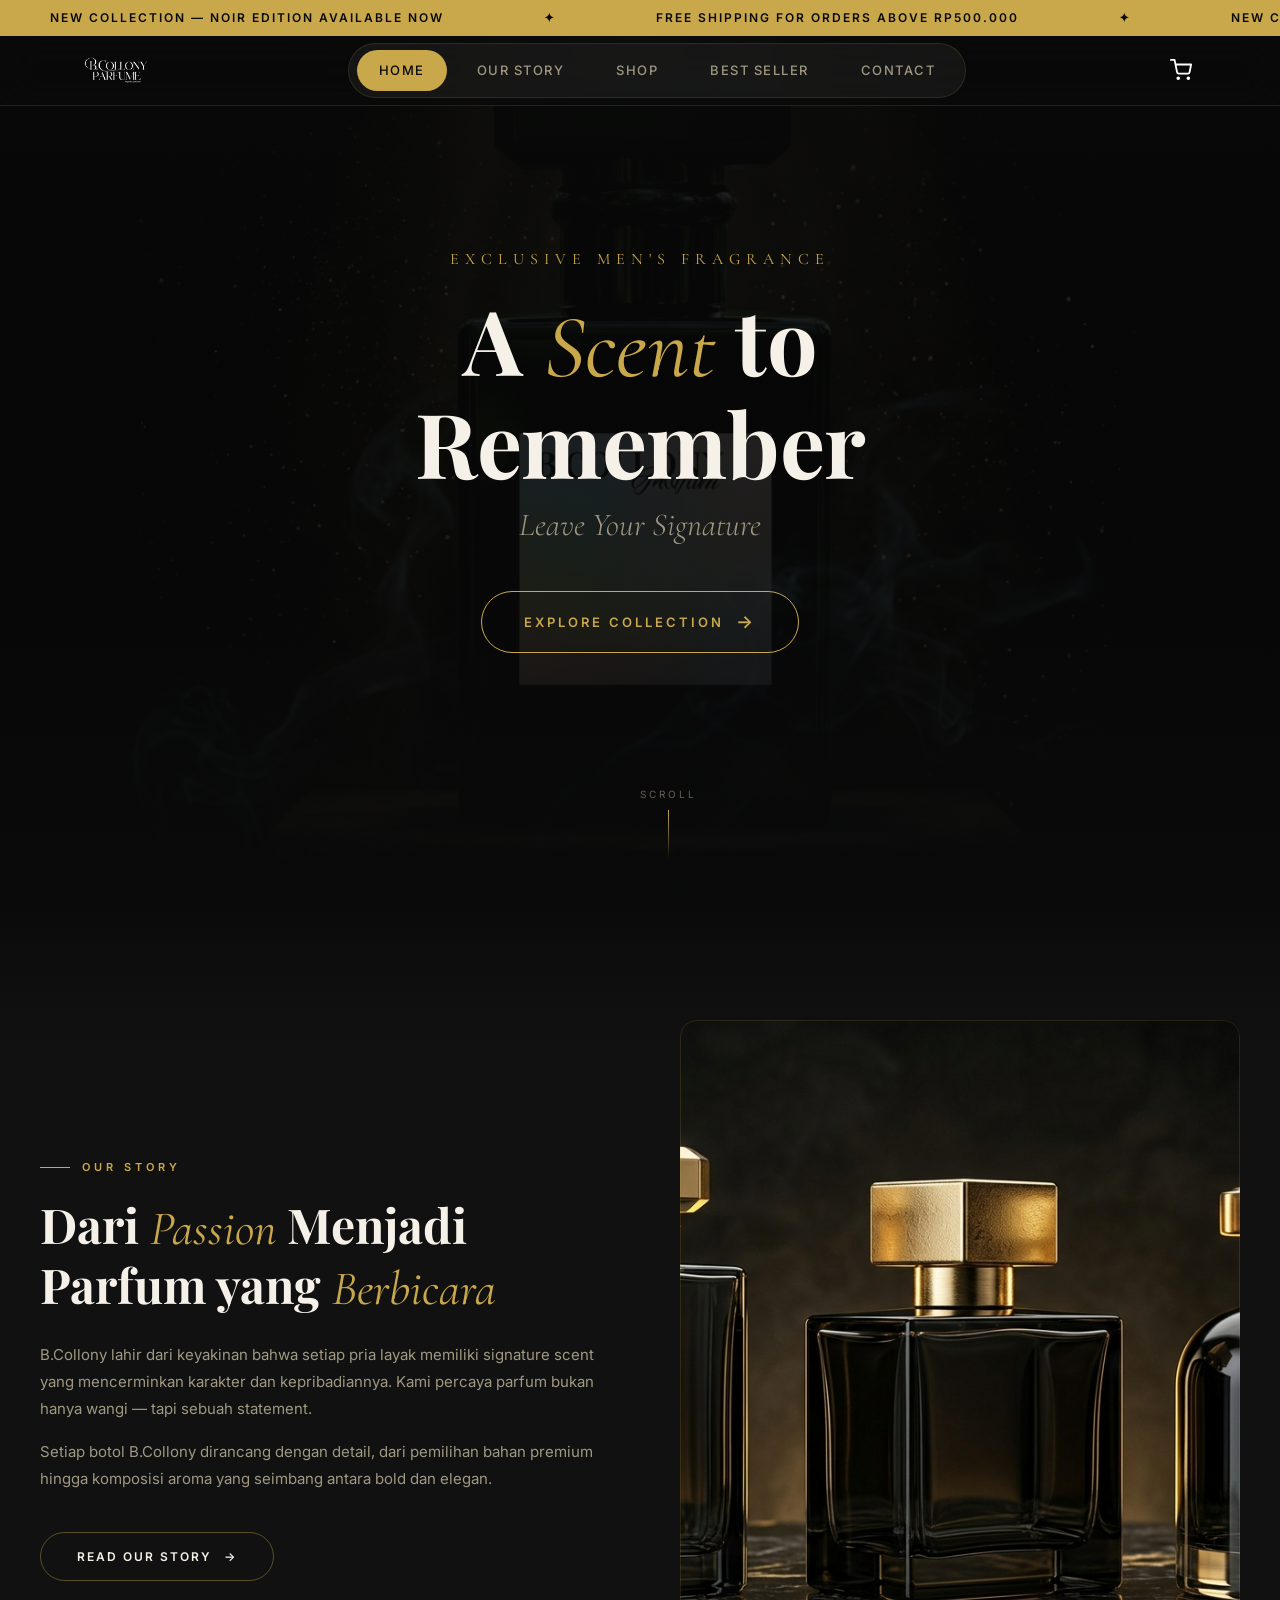
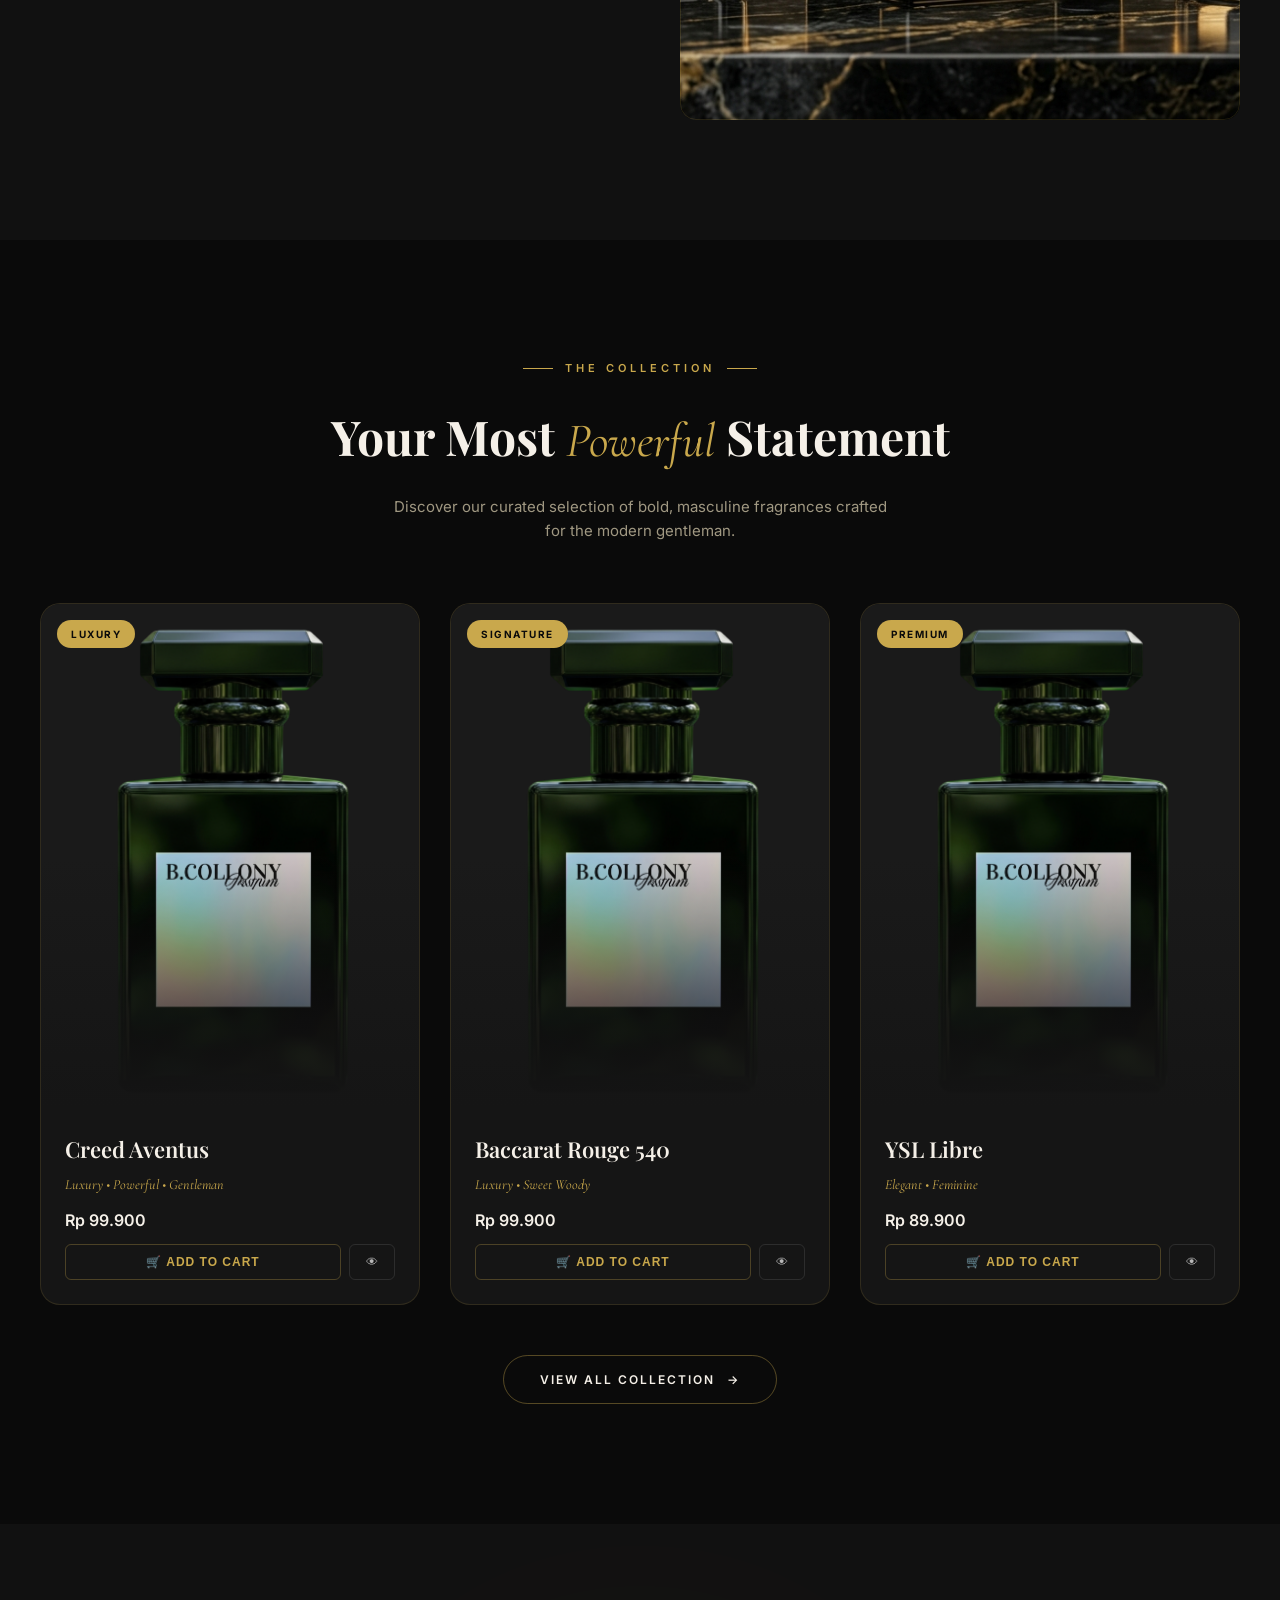
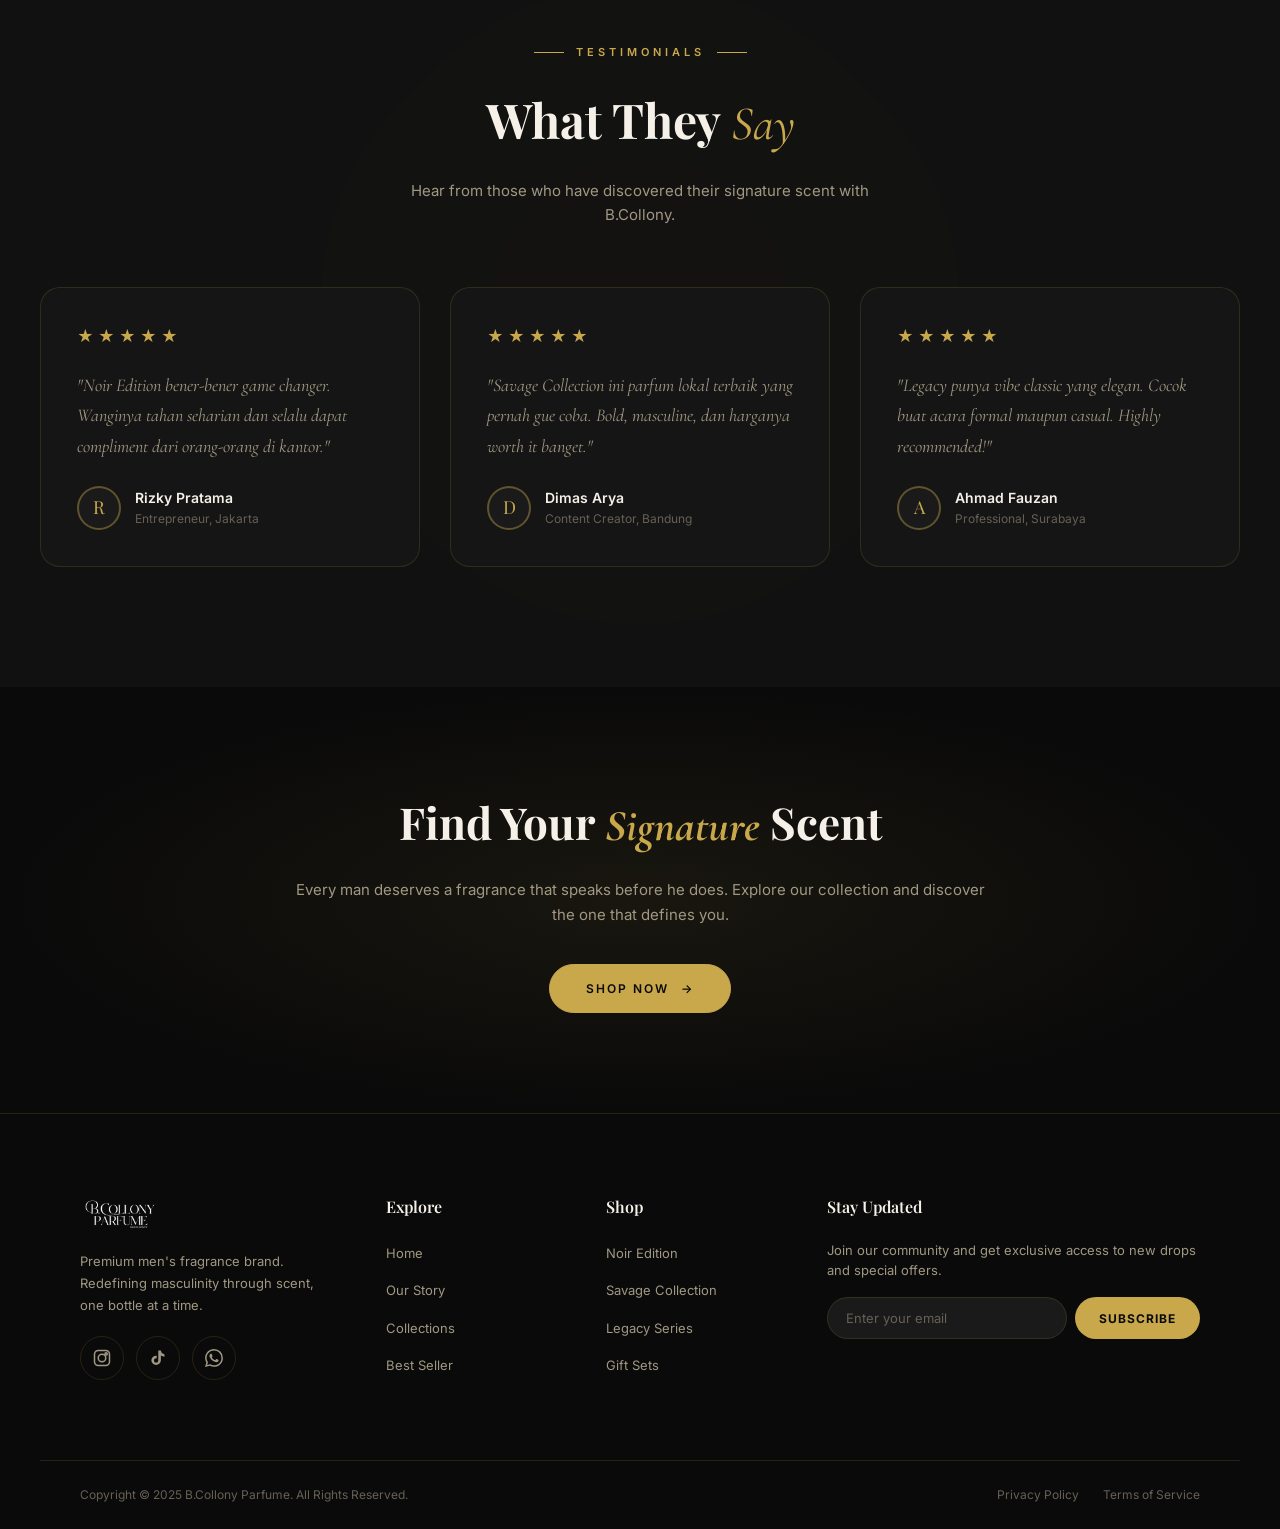
==== index.html @ b2c85504 "Add website files" ====
<!DOCTYPE html>
<html lang="id">

<head>
  <meta charset="UTF-8">
  <meta name="viewport" content="width=device-width, initial-scale=1.0">
  <meta name="description"
    content="B.Collony Parfume — Redefine Your Signature. Premium men's fragrance collection with bold, dark, and luxurious scents.">
  <title>B.Collony Parfume — Redefine Your Signature</title>
  <link rel="stylesheet" href="style.css">
  <link rel="icon" type="image/svg+xml"
    href="data:image/svg+xml,%3Csvg xmlns='http://www.w3.org/2000/svg' viewBox='0 0 100 100'%3E%3Ctext y='.9em' font-size='90'%3E🖤%3C/text%3E%3C/svg%3E">
</head>

<body>

  <div class="mobile-overlay" id="mobileOverlay"></div>

  <!-- Marquee Banner -->
  <div class="marquee-banner">
    <div class="marquee-track">
      <span>New Collection — Noir Edition Available Now</span><span>✦</span>
      <span>Free Shipping For Orders Above Rp500.000</span><span>✦</span>
      <span>New Collection — Noir Edition Available Now</span><span>✦</span>
      <span>Free Shipping For Orders Above Rp500.000</span><span>✦</span>
      <span>New Collection — Noir Edition Available Now</span><span>✦</span>
      <span>Free Shipping For Orders Above Rp500.000</span><span>✦</span>
      <span>New Collection — Noir Edition Available Now</span><span>✦</span>
      <span>Free Shipping For Orders Above Rp500.000</span><span>✦</span>
    </div>
  </div>

  <!-- Navigation -->
  <nav class="navbar" id="navbar">
    <div class="nav-container">
      <a href="index.html" class="nav-logo"><img src="assets/images/logo.png" alt="B.Collony Parfume"></a>
      <div class="nav-menu" id="navMenu">
        <a href="index.html" class="nav-link active">Home</a>
        <a href="story.html" class="nav-link">Our Story</a>
        <a href="shop.html" class="nav-link">Shop</a>
        <a href="bestseller.html" class="nav-link">Best Seller</a>
        <a href="contact.html" class="nav-link">Contact</a>
      </div>
      <div class="cart-icon" aria-label="Shopping Cart">
        <svg viewBox="0 0 24 24" fill="none" stroke="currentColor" stroke-width="2" stroke-linecap="round"
          stroke-linejoin="round">
          <circle cx="9" cy="21" r="1" />
          <circle cx="20" cy="21" r="1" />
          <path d="M1 1h4l2.68 13.39a2 2 0 0 0 2 1.61h9.72a2 2 0 0 0 2-1.61L23 6H6" />
        </svg>
        <span class="cart-badge">0</span>
      </div>
      <div class="nav-hamburger" id="navHamburger">
        <span></span><span></span><span></span>
      </div>
    </div>
  </nav>

  <!-- HERO SECTION -->
  <section class="hero-section">
    <div class="hero-bg" data-parallax="0.3">
      <img src="assets/images/hero-bg.jpg" alt="B.Collony Parfume" loading="eager">
    </div>
    <div class="hero-overlay"></div>
    <div class="hero-particles">
      <div class="particle"></div>
      <div class="particle"></div>
      <div class="particle"></div>
      <div class="particle"></div>
      <div class="particle"></div>
      <div class="particle"></div>
      <div class="particle"></div>
      <div class="particle"></div>
    </div>
    <div class="hero-content">
      <p class="hero-subtitle-top">Exclusive Men's Fragrance</p>
      <h1 class="hero-title">A <span class="accent">Scent</span> to<br>Remember</h1>
      <p class="hero-tagline">Leave Your Signature</p>
      <a href="shop.html" class="hero-cta">Explore Collection <span class="arrow">→</span></a>
    </div>
    <div class="scroll-indicator">
      <span>Scroll</span>
      <div class="scroll-line"></div>
    </div>
  </section>

  <!-- ABOUT PREVIEW -->
  <section class="home-about">
    <div class="home-about-inner">
      <div class="home-about-text" data-animate="slide-left">
        <div class="section-label">Our Story</div>
        <h2>Dari <span class="italic">Passion</span> Menjadi Parfum yang <span class="italic">Berbicara</span></h2>
        <p>B.Collony lahir dari keyakinan bahwa setiap pria layak memiliki signature scent yang mencerminkan karakter
          dan kepribadiannya. Kami percaya parfum bukan hanya wangi — tapi sebuah statement.</p>
        <p>Setiap botol B.Collony dirancang dengan detail, dari pemilihan bahan premium hingga komposisi aroma yang
          seimbang antara bold dan elegan.</p>
        <a href="story.html" class="cta-button" style="margin-top: 24px;">Read Our Story <span
            class="arrow">→</span></a>
      </div>
      <div class="home-about-image" data-animate="slide-right" data-tilt>
        <img src="assets/images/collection.jpg" alt="B.Collony Collection" loading="lazy">
      </div>
    </div>
  </section>

  <!-- FEATURED PRODUCTS -->
  <section class="home-products">
    <div class="home-products-inner">
      <div class="section-header" data-animate="fade-up">
        <div class="section-label centered">The Collection</div>
        <h2>Your Most <span class="accent">Powerful</span> Statement</h2>
        <p>Discover our curated selection of bold, masculine fragrances crafted for the modern gentleman.</p>
      </div>
      <div class="products-grid">
        <!-- 1. Creed Aventus -->
        <div class="product-card" data-tilt data-animate="fade-up" data-delay="0" data-product-id="creed-aventus">
          <div class="product-card-hover-overlay"></div>
          <div class="product-card-image">
            <img src="assets/images/bottle.png" alt="Creed Aventus" loading="lazy">
            <span class="product-card-badge">Luxury</span>
          </div>
          <div class="product-card-info">
            <h3 class="product-name">Creed Aventus</h3>
            <p class="product-type">Luxury • Powerful • Gentleman</p>
            <p class="product-price">Rp 99.900</p>
            <div class="product-card-actions">
              <button class="add-to-cart-btn" data-product-id="creed-aventus">🛒 Add to Cart</button>
              <button class="view-detail-btn">👁</button>
            </div>
          </div>
        </div>

        <!-- 2. Baccarat Rouge 540 -->
        <div class="product-card" data-tilt data-animate="fade-up" data-delay="150"
          data-product-id="baccarat-rouge-540">
          <div class="product-card-hover-overlay"></div>
          <div class="product-card-image">
            <img src="assets/images/bottle.png" alt="Baccarat Rouge 540" loading="lazy">
            <span class="product-card-badge">Signature</span>
          </div>
          <div class="product-card-info">
            <h3 class="product-name">Baccarat Rouge 540</h3>
            <p class="product-type">Luxury • Sweet Woody</p>
            <p class="product-price">Rp 99.900</p>
            <div class="product-card-actions">
              <button class="add-to-cart-btn" data-product-id="baccarat-rouge-540">🛒 Add to Cart</button>
              <button class="view-detail-btn">👁</button>
            </div>
          </div>
        </div>

        <!-- 3. YSL Libre -->
        <div class="product-card" data-tilt data-animate="fade-up" data-delay="300" data-product-id="ysl-libre">
          <div class="product-card-hover-overlay"></div>
          <div class="product-card-image">
            <img src="assets/images/bottle.png" alt="YSL Libre" loading="lazy">
            <span class="product-card-badge">Premium</span>
          </div>
          <div class="product-card-info">
            <h3 class="product-name">YSL Libre</h3>
            <p class="product-type">Elegant • Feminine</p>
            <p class="product-price">Rp 89.900</p>
            <div class="product-card-actions">
              <button class="add-to-cart-btn" data-product-id="ysl-libre">🛒 Add to Cart</button>
              <button class="view-detail-btn">👁</button>
            </div>
          </div>
        </div>
      </div>
      <div style="text-align:center; margin-top:50px;" data-animate="fade-up" data-delay="400">
        <a href="shop.html" class="cta-button">View All Collection <span class="arrow">→</span></a>
      </div>
    </div>
  </section>

  <!-- TESTIMONIALS -->
  <section class="home-testimonials">
    <div class="testimonials-inner">
      <div class="section-header" data-animate="fade-up">
        <div class="section-label centered">Testimonials</div>
        <h2>What They <span class="accent">Say</span></h2>
        <p>Hear from those who have discovered their signature scent with B.Collony.</p>
      </div>
      <div class="testimonials-grid">
        <div class="testimonial-card" data-animate="fade-up" data-delay="0">
          <div class="testimonial-stars">★★★★★</div>
          <p class="testimonial-text">"Noir Edition bener-bener game changer. Wanginya tahan seharian dan selalu dapat
            compliment dari orang-orang di kantor."</p>
          <div class="testimonial-author">
            <div class="testimonial-avatar">R</div>
            <div>
              <div class="testimonial-author-name">Rizky Pratama</div>
              <div class="testimonial-author-title">Entrepreneur, Jakarta</div>
            </div>
          </div>
        </div>
        <div class="testimonial-card" data-animate="fade-up" data-delay="150">
          <div class="testimonial-stars">★★★★★</div>
          <p class="testimonial-text">"Savage Collection ini parfum lokal terbaik yang pernah gue coba. Bold, masculine,
            dan harganya worth it banget."</p>
          <div class="testimonial-author">
            <div class="testimonial-avatar">D</div>
            <div>
              <div class="testimonial-author-name">Dimas Arya</div>
              <div class="testimonial-author-title">Content Creator, Bandung</div>
            </div>
          </div>
        </div>
        <div class="testimonial-card" data-animate="fade-up" data-delay="300">
          <div class="testimonial-stars">★★★★★</div>
          <p class="testimonial-text">"Legacy punya vibe classic yang elegan. Cocok buat acara formal maupun casual.
            Highly recommended!"</p>
          <div class="testimonial-author">
            <div class="testimonial-avatar">A</div>
            <div>
              <div class="testimonial-author-name">Ahmad Fauzan</div>
              <div class="testimonial-author-title">Professional, Surabaya</div>
            </div>
          </div>
        </div>
      </div>
    </div>
  </section>

  <!-- CTA BANNER -->
  <section class="home-cta-banner">
    <div class="cta-banner-inner" data-animate="fade-up">
      <h2>Find Your <span class="accent">Signature</span> Scent</h2>
      <p>Every man deserves a fragrance that speaks before he does. Explore our collection and discover the one that
        defines you.</p>
      <a href="shop.html" class="cta-button filled">Shop Now <span class="arrow">→</span></a>
    </div>
  </section>

  <!-- FOOTER -->
  <footer class="site-footer">
    <div class="footer-main">
      <div class="footer-brand">
        <div class="footer-logo"><img src="assets/images/logo.png" alt="B.Collony Parfume"></div>
        <p class="footer-brand-desc">Premium men's fragrance brand. Redefining masculinity through scent, one bottle at
          a time.</p>
        <div class="footer-socials">
          <a href="#" class="social-icon" aria-label="Instagram"><svg width="18" height="18" viewBox="0 0 24 24"
              fill="none" stroke="currentColor" stroke-width="2" stroke-linecap="round" stroke-linejoin="round">
              <rect x="2" y="2" width="20" height="20" rx="5" ry="5"></rect>
              <circle cx="12" cy="12" r="5"></circle>
              <circle cx="17.5" cy="6.5" r="1.5"></circle>
            </svg></a>
          <a href="#" class="social-icon" aria-label="TikTok"><svg width="18" height="18" viewBox="0 0 24 24"
              fill="currentColor">
              <path
                d="M19.59 6.69a4.83 4.83 0 0 1-3.77-4.25V2h-3.45v13.67a2.89 2.89 0 0 1-2.88 2.5 2.89 2.89 0 0 1-2.89-2.89 2.89 2.89 0 0 1 2.89-2.89c.28 0 .54.04.79.1v-3.5a6.37 6.37 0 0 0-.79-.05A6.34 6.34 0 0 0 3.15 15a6.34 6.34 0 0 0 6.34 6.34 6.34 6.34 0 0 0 6.34-6.34V8.73a8.19 8.19 0 0 0 4.76 1.52v-3.4a4.85 4.85 0 0 1-1-.16z" />
            </svg></a>
          <a href="#" class="social-icon" aria-label="WhatsApp"><svg width="18" height="18" viewBox="0 0 24 24"
              fill="currentColor">
              <path
                d="M17.472 14.382c-.297-.149-1.758-.867-2.03-.967-.273-.099-.471-.148-.67.15-.197.297-.767.966-.94 1.164-.173.199-.347.223-.644.075-.297-.15-1.255-.463-2.39-1.475-.883-.788-1.48-1.761-1.653-2.059-.173-.297-.018-.458.13-.606.134-.133.298-.347.446-.52.149-.174.198-.298.298-.497.099-.198.05-.371-.025-.52-.075-.149-.669-1.612-.916-2.207-.242-.579-.487-.5-.669-.51-.173-.008-.371-.01-.57-.01-.198 0-.52.074-.792.372-.272.297-1.04 1.016-1.04 2.479 0 1.462 1.065 2.875 1.213 3.074.149.198 2.096 3.2 5.077 4.487.709.306 1.262.489 1.694.625.712.227 1.36.195 1.871.118.571-.085 1.758-.719 2.006-1.413.248-.694.248-1.289.173-1.413-.074-.124-.272-.198-.57-.347m-5.421 7.403h-.004a9.87 9.87 0 01-5.031-1.378l-.361-.214-3.741.982.998-3.648-.235-.374a9.86 9.86 0 01-1.51-5.26c.001-5.45 4.436-9.884 9.888-9.884 2.64 0 5.122 1.03 6.988 2.898a9.825 9.825 0 012.893 6.994c-.003 5.45-4.437 9.884-9.885 9.884m8.413-18.297A11.815 11.815 0 0012.05 0C5.495 0 .16 5.335.157 11.892c0 2.096.547 4.142 1.588 5.945L.057 24l6.305-1.654a11.882 11.882 0 005.683 1.448h.005c6.554 0 11.89-5.335 11.893-11.893a11.821 11.821 0 00-3.48-8.413z" />
            </svg></a>
        </div>
      </div>
      <div class="footer-col">
        <h4 class="footer-col-title">Explore</h4>
        <ul class="footer-links">
          <li><a href="index.html">Home</a></li>
          <li><a href="story.html">Our Story</a></li>
          <li><a href="shop.html">Collections</a></li>
          <li><a href="bestseller.html">Best Seller</a></li>
        </ul>
      </div>
      <div class="footer-col">
        <h4 class="footer-col-title">Shop</h4>
        <ul class="footer-links">
          <li><a href="shop.html">Noir Edition</a></li>
          <li><a href="shop.html">Savage Collection</a></li>
          <li><a href="shop.html">Legacy Series</a></li>
          <li><a href="shop.html">Gift Sets</a></li>
        </ul>
      </div>
      <div class="footer-col">
        <h4 class="footer-col-title">Stay Updated</h4>
        <p class="newsletter-text">Join our community and get exclusive access to new drops and special offers.</p>
        <form class="newsletter-form" id="newsletterForm">
          <input type="email" class="newsletter-input" placeholder="Enter your email" required>
          <button type="submit" class="newsletter-btn">Subscribe</button>
        </form>
      </div>
    </div>
    <div class="footer-bottom">
      <p class="footer-copyright">Copyright © 2025 B.Collony Parfume. All Rights Reserved.</p>
      <div class="footer-bottom-links">
        <a href="#">Privacy Policy</a>
        <a href="#">Terms of Service</a>
      </div>
    </div>
  </footer>

  <script src="products.js"></script>
  <script src="script.js"></script>
</body>

</html>
---- style.css ----
/* ============================================
   B.COLLONY PARFUME — Dark Luxury Design System
   Multi-Page Application Styles
   ============================================ */

/* === Google Fonts Import === */
@import url('https://fonts.googleapis.com/css2?family=Playfair+Display:ital,wght@0,400;0,500;0,600;0,700;0,800;1,400;1,500;1,600;1,700&family=Cormorant+Garamond:ital,wght@0,300;0,400;0,500;0,600;1,300;1,400;1,500;1,600&family=Inter:wght@300;400;500;600&display=swap');

/* === CSS Custom Properties === */
:root {
  --bg-primary: #0a0a0a;
  --bg-secondary: #111111;
  --bg-tertiary: #1a1a1a;
  --bg-card: #151515;
  --bg-card-hover: #1e1e1e;

  --gold-primary: #c9a84c;
  --gold-light: #e8d5a3;
  --gold-dark: #8b6914;
  --gold-glow: rgba(201, 168, 76, 0.3);
  --gold-subtle: rgba(201, 168, 76, 0.08);

  --text-primary: #f5f0e8;
  --text-secondary: #a09882;
  --text-muted: #666055;
  --text-dark: #0a0a0a;

  --border-subtle: rgba(201, 168, 76, 0.15);
  --border-gold: rgba(201, 168, 76, 0.4);

  --font-heading: 'Playfair Display', Georgia, serif;
  --font-accent: 'Cormorant Garamond', Georgia, serif;
  --font-body: 'Inter', -apple-system, sans-serif;

  --container-width: 1200px;
  --nav-height: 70px;

  --transition-fast: 0.3s cubic-bezier(0.4, 0, 0.2, 1);
  --transition-smooth: 0.6s cubic-bezier(0.16, 1, 0.3, 1);
  --transition-slow: 1s cubic-bezier(0.16, 1, 0.3, 1);
}

/* === Reset & Base === */
*, *::before, *::after {
  margin: 0;
  padding: 0;
  box-sizing: border-box;
}

html {
  scroll-behavior: smooth;
  scrollbar-width: thin;
  scrollbar-color: var(--gold-primary) var(--bg-primary);
}

html::-webkit-scrollbar { width: 6px; }
html::-webkit-scrollbar-track { background: var(--bg-primary); }
html::-webkit-scrollbar-thumb { background: var(--gold-primary); border-radius: 3px; }

body {
  font-family: var(--font-body);
  background-color: var(--bg-primary);
  color: var(--text-primary);
  line-height: 1.6;
  overflow-x: hidden;
  -webkit-font-smoothing: antialiased;
  -moz-osx-font-smoothing: grayscale;
}

a { text-decoration: none; color: inherit; }
img { max-width: 100%; display: block; }
ul { list-style: none; }

/* === Page Transition === */
.page-transition-overlay {
  position: fixed;
  inset: 0;
  background: var(--bg-primary);
  z-index: 10000;
  pointer-events: none;
  opacity: 1;
  animation: pageReveal 0.8s cubic-bezier(0.16, 1, 0.3, 1) forwards;
}

@keyframes pageReveal {
  0% { opacity: 1; }
  100% { opacity: 0; }
}

body.page-leaving .page-transition-overlay {
  animation: pageLeave 0.4s ease forwards;
  pointer-events: all;
}

@keyframes pageLeave {
  0% { opacity: 0; }
  100% { opacity: 1; }
}

/* === Marquee Banner === */
.marquee-banner {
  position: fixed;
  top: 0;
  left: 0;
  width: 100%;
  height: 36px;
  background: var(--gold-primary);
  display: flex;
  align-items: center;
  overflow: hidden;
  z-index: 1001;
}

.marquee-track {
  display: flex;
  white-space: nowrap;
  animation: marqueeScroll 25s linear infinite;
}

.marquee-track span {
  font-family: var(--font-body);
  font-size: 12px;
  font-weight: 600;
  letter-spacing: 2px;
  text-transform: uppercase;
  color: var(--text-dark);
  padding: 0 50px;
}

@keyframes marqueeScroll {
  0% { transform: translateX(0); }
  100% { transform: translateX(-50%); }
}

/* === Navigation === */
.navbar {
  position: fixed;
  top: 36px;
  left: 0;
  width: 100%;
  height: var(--nav-height);
  z-index: 1000;
  transition: var(--transition-fast);
  display: flex;
  align-items: center;
  justify-content: center;
  background: rgba(10, 10, 10, 0.6);
  backdrop-filter: blur(20px);
  -webkit-backdrop-filter: blur(20px);
  border-bottom: 1px solid var(--border-subtle);
}

.navbar.scrolled {
  background: rgba(10, 10, 10, 0.92);
}

.nav-container {
  width: 100%;
  max-width: var(--container-width);
  padding: 0 40px;
  display: flex;
  align-items: center;
  justify-content: space-between;
}

.nav-logo {
  font-family: var(--font-heading);
  font-size: 22px;
  font-weight: 700;
  color: var(--gold-primary);
  letter-spacing: 3px;
  text-transform: uppercase;
  cursor: pointer;
  transition: var(--transition-fast);
}

.nav-logo:hover {
  color: var(--gold-light);
  text-shadow: 0 0 20px var(--gold-glow);
}

.nav-logo .logo-dot {
  color: var(--text-primary);
  font-size: 28px;
  line-height: 0;
}

.nav-menu {
  display: flex;
  align-items: center;
  gap: 8px;
  background: rgba(255, 255, 255, 0.05);
  border: 1px solid var(--border-subtle);
  border-radius: 40px;
  padding: 6px 8px;
}

.nav-link {
  font-family: var(--font-body);
  font-size: 13px;
  font-weight: 500;
  letter-spacing: 1.5px;
  text-transform: uppercase;
  color: var(--text-secondary);
  padding: 10px 22px;
  border-radius: 30px;
  transition: var(--transition-fast);
  cursor: pointer;
}

.nav-link:hover,
.nav-link.active {
  color: var(--text-dark);
  background: var(--gold-primary);
}

.nav-hamburger {
  display: none;
  flex-direction: column;
  gap: 5px;
  cursor: pointer;
  padding: 8px;
  z-index: 1002;
}

.nav-hamburger span {
  width: 28px;
  height: 2px;
  background: var(--gold-primary);
  transition: var(--transition-fast);
  border-radius: 2px;
}

.nav-hamburger.active span:nth-child(1) { transform: rotate(45deg) translate(5px, 5px); }
.nav-hamburger.active span:nth-child(2) { opacity: 0; }
.nav-hamburger.active span:nth-child(3) { transform: rotate(-45deg) translate(5px, -5px); }

/* === Shared Section Styles === */
.section-label {
  font-family: var(--font-body);
  font-size: 11px;
  font-weight: 600;
  letter-spacing: 4px;
  text-transform: uppercase;
  color: var(--gold-primary);
  margin-bottom: 20px;
  display: flex;
  align-items: center;
  gap: 12px;
}

.section-label::before {
  content: '';
  width: 30px;
  height: 1px;
  background: var(--gold-primary);
}

.section-label.centered {
  justify-content: center;
}

.section-label.centered::after {
  content: '';
  width: 30px;
  height: 1px;
  background: var(--gold-primary);
}

/* Animate-in classes */
[data-animate] {
  opacity: 0;
  transform: translateY(50px);
  transition: all 0.9s cubic-bezier(0.16, 1, 0.3, 1);
}

[data-animate="slide-left"] { transform: translateX(-60px); }
[data-animate="slide-right"] { transform: translateX(60px); }
[data-animate="fade-up"] { transform: translateY(50px); }
[data-animate="zoom-in"] { transform: scale(0.9); }

[data-animate].animate-in {
  opacity: 1;
  transform: translateY(0) translateX(0) scale(1);
}

/* CTA Button */
.cta-button {
  display: inline-flex;
  align-items: center;
  gap: 12px;
  padding: 14px 36px;
  border: 1.5px solid var(--border-gold);
  border-radius: 50px;
  font-family: var(--font-body);
  font-size: 12px;
  font-weight: 600;
  letter-spacing: 2px;
  text-transform: uppercase;
  color: var(--text-primary);
  background: transparent;
  cursor: pointer;
  transition: var(--transition-fast);
  position: relative;
  overflow: hidden;
}

.cta-button::before {
  content: '';
  position: absolute;
  inset: 0;
  background: var(--gold-primary);
  transform: scaleX(0);
  transform-origin: left;
  transition: transform 0.5s cubic-bezier(0.16, 1, 0.3, 1);
  z-index: -1;
}

.cta-button:hover::before { transform: scaleX(1); }

.cta-button:hover {
  color: var(--text-dark);
  border-color: var(--gold-primary);
  box-shadow: 0 0 25px var(--gold-glow);
}

.cta-button .arrow { transition: transform var(--transition-fast); }
.cta-button:hover .arrow { transform: translateX(5px); }

.cta-button.filled {
  background: var(--gold-primary);
  color: var(--text-dark);
  border-color: var(--gold-primary);
}

.cta-button.filled::before { background: var(--gold-light); }

.cta-button.filled:hover {
  color: var(--text-dark);
}

/* =============================================
   PAGE: HOME (index.html)
   ============================================= */

/* Hero */
.hero-section {
  position: relative;
  min-height: 100vh;
  display: flex;
  align-items: center;
  justify-content: center;
  overflow: hidden;
}

.hero-bg {
  position: absolute;
  inset: 0;
}

.hero-bg img {
  width: 100%;
  height: 100%;
  object-fit: cover;
  opacity: 0.4;
  filter: brightness(0.5) contrast(1.1);
}

.hero-overlay {
  position: absolute;
  inset: 0;
  background: linear-gradient(180deg,
    rgba(10,10,10,0.7) 0%, rgba(10,10,10,0.3) 40%,
    rgba(10,10,10,0.5) 70%, rgba(10,10,10,0.95) 100%);
  z-index: 1;
}

.hero-particles {
  position: absolute;
  inset: 0;
  z-index: 1;
  pointer-events: none;
}

.particle {
  position: absolute;
  width: 3px;
  height: 3px;
  background: var(--gold-primary);
  border-radius: 50%;
  opacity: 0;
  animation: particleFloat 8s ease-in-out infinite;
}

.particle:nth-child(1) { left: 10%; animation-delay: 0s; animation-duration: 7s; }
.particle:nth-child(2) { left: 25%; animation-delay: 1.5s; animation-duration: 9s; }
.particle:nth-child(3) { left: 40%; animation-delay: 3s; animation-duration: 6s; }
.particle:nth-child(4) { left: 55%; animation-delay: 0.8s; animation-duration: 8s; }
.particle:nth-child(5) { left: 70%; animation-delay: 2.2s; animation-duration: 10s; }
.particle:nth-child(6) { left: 85%; animation-delay: 4s; animation-duration: 7.5s; }
.particle:nth-child(7) { left: 15%; animation-delay: 1s; animation-duration: 9.5s; }
.particle:nth-child(8) { left: 60%; animation-delay: 3.5s; animation-duration: 6.5s; }

@keyframes particleFloat {
  0% { transform: translateY(100vh) scale(0); opacity: 0; }
  10% { opacity: 0.6; }
  90% { opacity: 0.2; }
  100% { transform: translateY(-20vh) scale(1); opacity: 0; }
}

.hero-content {
  position: relative;
  z-index: 2;
  text-align: center;
  padding: 0 40px;
  max-width: 900px;
}

.hero-subtitle-top {
  font-family: var(--font-accent);
  font-size: 16px;
  letter-spacing: 6px;
  text-transform: uppercase;
  color: var(--gold-primary);
  margin-bottom: 20px;
  opacity: 0;
  animation: fadeSlideUp 1s ease forwards 0.3s;
}

.hero-title {
  font-family: var(--font-heading);
  font-size: clamp(42px, 7vw, 90px);
  font-weight: 700;
  line-height: 1.05;
  margin-bottom: 10px;
  opacity: 0;
  animation: fadeSlideUp 1s ease forwards 0.6s;
}

.hero-title .accent {
  font-family: var(--font-accent);
  font-style: italic;
  font-weight: 400;
  color: var(--gold-primary);
}

.hero-tagline {
  font-family: var(--font-accent);
  font-size: clamp(20px, 3vw, 32px);
  font-weight: 300;
  font-style: italic;
  color: var(--text-secondary);
  margin-bottom: 40px;
  opacity: 0;
  animation: fadeSlideUp 1s ease forwards 0.9s;
}

.hero-cta {
  display: inline-flex;
  align-items: center;
  gap: 12px;
  padding: 16px 42px;
  border: 1.5px solid var(--gold-primary);
  border-radius: 50px;
  font-family: var(--font-body);
  font-size: 13px;
  font-weight: 600;
  letter-spacing: 3px;
  text-transform: uppercase;
  color: var(--gold-primary);
  background: transparent;
  cursor: pointer;
  transition: var(--transition-fast);
  opacity: 0;
  animation: fadeSlideUp 1s ease forwards 1.2s;
  position: relative;
  overflow: hidden;
}

.hero-cta::before {
  content: '';
  position: absolute;
  inset: 0;
  background: var(--gold-primary);
  transform: scaleX(0);
  transform-origin: left;
  transition: transform 0.5s cubic-bezier(0.16, 1, 0.3, 1);
  z-index: -1;
}

.hero-cta:hover::before { transform: scaleX(1); }
.hero-cta:hover { color: var(--text-dark); box-shadow: 0 0 30px var(--gold-glow); }
.hero-cta .arrow { font-size: 18px; transition: transform var(--transition-fast); }
.hero-cta:hover .arrow { transform: translateX(6px); }

.scroll-indicator {
  position: absolute;
  bottom: 40px;
  left: 50%;
  transform: translateX(-50%);
  z-index: 2;
  display: flex;
  flex-direction: column;
  align-items: center;
  gap: 8px;
  opacity: 0;
  animation: fadeSlideUp 1s ease forwards 1.5s;
}

.scroll-indicator span {
  font-size: 10px;
  letter-spacing: 3px;
  text-transform: uppercase;
  color: var(--text-muted);
}

.scroll-line {
  width: 1px;
  height: 50px;
  background: linear-gradient(to bottom, var(--gold-primary), transparent);
  animation: scrollPulse 2s ease-in-out infinite;
}

@keyframes scrollPulse {
  0%, 100% { opacity: 1; transform: scaleY(1); }
  50% { opacity: 0.3; transform: scaleY(0.6); }
}

@keyframes fadeSlideUp {
  from { opacity: 0; transform: translateY(30px); }
  to { opacity: 1; transform: translateY(0); }
}

/* Home: About Preview */
.home-about {
  padding: 120px 40px;
  background: var(--bg-secondary);
  position: relative;
}

.home-about::before {
  content: '';
  position: absolute;
  top: -1px;
  left: 0;
  width: 100%;
  height: 150px;
  background: linear-gradient(to bottom, var(--bg-primary), transparent);
}

.home-about-inner {
  max-width: var(--container-width);
  margin: 0 auto;
  display: grid;
  grid-template-columns: 1fr 1fr;
  gap: 80px;
  align-items: center;
}

.home-about-text h2 {
  font-family: var(--font-heading);
  font-size: clamp(32px, 4vw, 48px);
  font-weight: 700;
  line-height: 1.15;
  margin-bottom: 24px;
}

.home-about-text h2 .italic {
  font-family: var(--font-accent);
  font-style: italic;
  font-weight: 400;
  color: var(--gold-primary);
}

.home-about-text p {
  font-size: 15px;
  line-height: 1.8;
  color: var(--text-secondary);
  margin-bottom: 16px;
}

.home-about-image {
  position: relative;
  border-radius: 16px;
  overflow: hidden;
  aspect-ratio: 4/5;
}

.home-about-image img {
  width: 100%;
  height: 100%;
  object-fit: cover;
  transition: transform 0.8s cubic-bezier(0.16, 1, 0.3, 1);
}

.home-about-image:hover img { transform: scale(1.08); }

.home-about-image::after {
  content: '';
  position: absolute;
  inset: 0;
  border: 1px solid var(--border-subtle);
  border-radius: 16px;
  pointer-events: none;
}

/* Home: Featured Products Preview */
.home-products {
  padding: 120px 40px;
  background: var(--bg-primary);
}

.home-products-inner {
  max-width: var(--container-width);
  margin: 0 auto;
}

.section-header {
  text-align: center;
  margin-bottom: 60px;
}

.section-header h2 {
  font-family: var(--font-heading);
  font-size: clamp(32px, 4vw, 48px);
  font-weight: 700;
  margin-bottom: 16px;
}

.section-header h2 .accent {
  font-family: var(--font-accent);
  font-style: italic;
  font-weight: 400;
  color: var(--gold-primary);
}

.section-header p {
  font-size: 15px;
  color: var(--text-secondary);
  max-width: 500px;
  margin: 0 auto;
}

.products-grid {
  display: grid;
  grid-template-columns: repeat(3, 1fr);
  gap: 30px;
}

.product-card {
  position: relative;
  background: var(--bg-card);
  border: 1px solid var(--border-subtle);
  border-radius: 20px;
  overflow: hidden;
  cursor: pointer;
  transition: var(--transition-smooth);
}

.product-card:hover {
  transform: translateY(-10px) scale(1.02);
  border-color: var(--gold-primary);
  box-shadow: 0 20px 60px rgba(0,0,0,0.5), 0 0 40px var(--gold-glow);
}

.product-card-image {
  position: relative;
  aspect-ratio: 3/4;
  overflow: hidden;
  background: var(--bg-tertiary);
}

.product-card-image img {
  width: 100%;
  height: 100%;
  object-fit: cover;
  transition: transform 0.8s cubic-bezier(0.16, 1, 0.3, 1);
}

.product-card:hover .product-card-image img { transform: scale(1.15); }

.product-card-image::after {
  content: '';
  position: absolute;
  bottom: 0;
  left: 0;
  width: 100%;
  height: 50%;
  background: linear-gradient(to top, var(--bg-card), transparent);
  pointer-events: none;
}

.product-card-badge {
  position: absolute;
  top: 16px;
  left: 16px;
  padding: 6px 14px;
  background: var(--gold-primary);
  color: var(--text-dark);
  font-size: 10px;
  font-weight: 700;
  letter-spacing: 1.5px;
  text-transform: uppercase;
  border-radius: 20px;
  z-index: 2;
}

.product-card-info { padding: 24px; }

.product-name {
  font-family: var(--font-heading);
  font-size: 22px;
  font-weight: 600;
  margin-bottom: 6px;
}

.product-type {
  font-family: var(--font-accent);
  font-size: 14px;
  font-style: italic;
  color: var(--gold-primary);
  margin-bottom: 12px;
}

.product-price {
  font-size: 16px;
  font-weight: 600;
}

.product-price .old-price {
  font-size: 13px;
  color: var(--text-muted);
  text-decoration: line-through;
  margin-left: 8px;
  font-weight: 400;
}

.product-card-hover-overlay {
  position: absolute;
  inset: 0;
  background: rgba(201,168,76,0.1);
  opacity: 0;
  transition: var(--transition-fast);
  pointer-events: none;
}

.product-card:hover .product-card-hover-overlay { opacity: 1; }

/* Home: Testimonials */
.home-testimonials {
  padding: 120px 40px;
  background: var(--bg-secondary);
  position: relative;
  overflow: hidden;
}

.home-testimonials::before {
  content: '';
  position: absolute;
  width: 400px;
  height: 400px;
  background: var(--gold-primary);
  border-radius: 50%;
  filter: blur(200px);
  opacity: 0.04;
  top: 50%;
  left: 50%;
  transform: translate(-50%, -50%);
}

.testimonials-inner {
  max-width: var(--container-width);
  margin: 0 auto;
}

.testimonials-grid {
  display: grid;
  grid-template-columns: repeat(3, 1fr);
  gap: 30px;
  margin-top: 60px;
}

.testimonial-card {
  background: var(--bg-card);
  border: 1px solid var(--border-subtle);
  border-radius: 20px;
  padding: 36px;
  transition: var(--transition-fast);
  position: relative;
}

.testimonial-card:hover {
  border-color: var(--gold-primary);
  transform: translateY(-6px);
  box-shadow: 0 16px 40px rgba(0,0,0,0.3);
}

.testimonial-stars {
  color: var(--gold-primary);
  font-size: 16px;
  letter-spacing: 4px;
  margin-bottom: 20px;
}

.testimonial-text {
  font-family: var(--font-accent);
  font-size: 18px;
  font-style: italic;
  line-height: 1.7;
  color: var(--text-secondary);
  margin-bottom: 24px;
}

.testimonial-author {
  display: flex;
  align-items: center;
  gap: 14px;
}

.testimonial-avatar {
  width: 44px;
  height: 44px;
  border-radius: 50%;
  background: var(--bg-tertiary);
  border: 2px solid var(--border-gold);
  display: flex;
  align-items: center;
  justify-content: center;
  font-family: var(--font-heading);
  font-size: 18px;
  color: var(--gold-primary);
}

.testimonial-author-name {
  font-weight: 600;
  font-size: 14px;
}

.testimonial-author-title {
  font-size: 12px;
  color: var(--text-muted);
}

/* Home: CTA Banner */
.home-cta-banner {
  padding: 100px 40px;
  background: var(--bg-primary);
  text-align: center;
  position: relative;
  overflow: hidden;
}

.home-cta-banner::before {
  content: '';
  position: absolute;
  inset: 0;
  background: radial-gradient(ellipse at center, rgba(201,168,76,0.08) 0%, transparent 70%);
}

.cta-banner-inner {
  position: relative;
  z-index: 1;
  max-width: 700px;
  margin: 0 auto;
}

.cta-banner-inner h2 {
  font-family: var(--font-heading);
  font-size: clamp(28px, 4vw, 44px);
  font-weight: 700;
  margin-bottom: 16px;
}

.cta-banner-inner h2 .accent {
  font-family: var(--font-accent);
  font-style: italic;
  color: var(--gold-primary);
}

.cta-banner-inner p {
  font-size: 15px;
  color: var(--text-secondary);
  margin-bottom: 36px;
  line-height: 1.7;
}

/* =============================================
   PAGE: STORY (story.html)
   ============================================= */

.page-hero {
  position: relative;
  min-height: 50vh;
  display: flex;
  align-items: center;
  justify-content: center;
  text-align: center;
  padding: 140px 40px 80px;
  overflow: hidden;
}

.page-hero::before {
  content: '';
  position: absolute;
  inset: 0;
  background: radial-gradient(ellipse at center top, rgba(201,168,76,0.08) 0%, transparent 60%);
}

.page-hero-content {
  position: relative;
  z-index: 1;
  max-width: 700px;
}

.page-hero-content h1 {
  font-family: var(--font-heading);
  font-size: clamp(36px, 5vw, 64px);
  font-weight: 700;
  margin-bottom: 20px;
}

.page-hero-content h1 .accent {
  font-family: var(--font-accent);
  font-style: italic;
  color: var(--gold-primary);
}

.page-hero-content p {
  font-size: 16px;
  line-height: 1.8;
  color: var(--text-secondary);
  max-width: 560px;
  margin: 0 auto;
}

.page-hero-decor {
  position: absolute;
  width: 300px;
  height: 300px;
  border: 1px solid var(--border-subtle);
  border-radius: 50%;
  opacity: 0.2;
  animation: accentRotate 30s linear infinite;
}

.page-hero-decor:nth-child(2) { top: 10%; right: 5%; width: 150px; height: 150px; }
.page-hero-decor:nth-child(3) { bottom: 10%; left: 5%; width: 200px; height: 200px; animation-direction: reverse; }

@keyframes accentRotate {
  0% { transform: rotate(0deg); }
  100% { transform: rotate(360deg); }
}

/* Story: Content blocks */
.story-block {
  padding: 100px 40px;
}

.story-block:nth-child(odd) { background: var(--bg-secondary); }
.story-block:nth-child(even) { background: var(--bg-primary); }

.story-block-inner {
  max-width: var(--container-width);
  margin: 0 auto;
  display: grid;
  grid-template-columns: 1fr 1fr;
  gap: 80px;
  align-items: center;
}

.story-block-inner.reverse { direction: rtl; }
.story-block-inner.reverse > * { direction: ltr; }

.story-block-text h2 {
  font-family: var(--font-heading);
  font-size: clamp(28px, 3.5vw, 42px);
  font-weight: 700;
  line-height: 1.2;
  margin-bottom: 24px;
}

.story-block-text h2 .italic {
  font-family: var(--font-accent);
  font-style: italic;
  font-weight: 400;
  color: var(--gold-primary);
}

.story-block-text p {
  font-size: 15px;
  line-height: 1.85;
  color: var(--text-secondary);
  margin-bottom: 16px;
}

.story-quote {
  font-family: var(--font-accent);
  font-size: 20px;
  font-style: italic;
  color: var(--gold-light);
  padding-left: 24px;
  border-left: 2px solid var(--gold-primary);
  margin: 30px 0;
  line-height: 1.6;
}

.story-block-image {
  border-radius: 16px;
  overflow: hidden;
  position: relative;
  aspect-ratio: 4/5;
}

.story-block-image img {
  width: 100%;
  height: 100%;
  object-fit: cover;
  transition: transform 0.8s cubic-bezier(0.16, 1, 0.3, 1);
}

.story-block-image:hover img { transform: scale(1.08); }

/* Story: Values */
.values-section {
  padding: 120px 40px;
  background: var(--bg-primary);
}

.values-inner {
  max-width: var(--container-width);
  margin: 0 auto;
}

.values-grid {
  display: grid;
  grid-template-columns: repeat(3, 1fr);
  gap: 30px;
  margin-top: 60px;
}

.value-card {
  background: var(--bg-card);
  border: 1px solid var(--border-subtle);
  border-radius: 20px;
  padding: 40px 32px;
  text-align: center;
  transition: var(--transition-fast);
}

.value-card:hover {
  border-color: var(--gold-primary);
  transform: translateY(-8px);
  box-shadow: 0 20px 50px rgba(0,0,0,0.3);
}

.value-icon {
  font-size: 40px;
  margin-bottom: 20px;
}

.value-card h3 {
  font-family: var(--font-heading);
  font-size: 22px;
  font-weight: 600;
  margin-bottom: 12px;
}

.value-card p {
  font-size: 14px;
  line-height: 1.7;
  color: var(--text-secondary);
}

/* =============================================
   PAGE: SHOP (shop.html)
   ============================================= */

.shop-filters {
  display: flex;
  justify-content: center;
  gap: 12px;
  margin-bottom: 50px;
  flex-wrap: wrap;
  padding: 0 20px;
}

.filter-btn {
  padding: 10px 28px;
  border: 1px solid var(--border-subtle);
  border-radius: 30px;
  background: transparent;
  color: var(--text-secondary);
  font-family: var(--font-body);
  font-size: 13px;
  font-weight: 500;
  letter-spacing: 1px;
  cursor: pointer;
  transition: var(--transition-fast);
}

.filter-btn:hover,
.filter-btn.active {
  background: var(--gold-primary);
  color: var(--text-dark);
  border-color: var(--gold-primary);
}

.shop-content {
  padding: 60px 40px 120px;
  background: var(--bg-primary);
}

.shop-content-inner {
  max-width: var(--container-width);
  margin: 0 auto;
}

.products-grid-4 {
  display: grid;
  grid-template-columns: repeat(4, 1fr);
  gap: 24px;
}

.product-card-sm .product-card-info { padding: 18px; }
.product-card-sm .product-name { font-size: 18px; }
.product-card-sm .product-type { font-size: 13px; }

/* =============================================
   PAGE: BEST SELLER (bestseller.html)
   ============================================= */

.product-detail {
  padding: 140px 40px 100px;
  background: var(--bg-primary);
}

.product-detail-inner {
  max-width: var(--container-width);
  margin: 0 auto;
  display: grid;
  grid-template-columns: 1fr 1fr;
  gap: 80px;
  align-items: start;
}

.product-gallery {
  position: sticky;
  top: 130px;
}

.product-gallery-main {
  border-radius: 20px;
  overflow: hidden;
  aspect-ratio: 3/4;
  margin-bottom: 16px;
  position: relative;
}

.product-gallery-main img {
  width: 100%;
  height: 100%;
  object-fit: cover;
  transition: transform 0.8s cubic-bezier(0.16, 1, 0.3, 1);
}

.product-gallery-main:hover img { transform: scale(1.06); }

.product-gallery-thumbs {
  display: grid;
  grid-template-columns: repeat(3, 1fr);
  gap: 12px;
}

.product-thumb {
  border-radius: 12px;
  overflow: hidden;
  aspect-ratio: 1;
  border: 2px solid transparent;
  cursor: pointer;
  transition: var(--transition-fast);
  opacity: 0.6;
}

.product-thumb.active,
.product-thumb:hover {
  border-color: var(--gold-primary);
  opacity: 1;
}

.product-thumb img {
  width: 100%;
  height: 100%;
  object-fit: cover;
}

/* Product Info */
.product-info-section { padding-top: 20px; }

.product-info-section .product-brand {
  font-family: var(--font-body);
  font-size: 11px;
  font-weight: 600;
  letter-spacing: 4px;
  text-transform: uppercase;
  color: var(--gold-primary);
  margin-bottom: 12px;
}

.product-info-section h1 {
  font-family: var(--font-heading);
  font-size: clamp(32px, 4vw, 52px);
  font-weight: 700;
  line-height: 1.1;
  margin-bottom: 8px;
}

.product-info-section h1 .italic {
  font-family: var(--font-accent);
  font-style: italic;
  font-weight: 400;
  color: var(--gold-primary);
  display: block;
}

.product-rating {
  display: flex;
  align-items: center;
  gap: 8px;
  margin-bottom: 24px;
}

.product-rating .stars { color: var(--gold-primary); font-size: 16px; letter-spacing: 2px; }
.product-rating .count { font-size: 13px; color: var(--text-muted); }

.product-info-price {
  font-family: var(--font-heading);
  font-size: 36px;
  font-weight: 700;
  color: var(--gold-primary);
  margin-bottom: 8px;
}

.product-info-price .currency { font-size: 20px; font-weight: 400; color: var(--text-secondary); }
.product-info-price .old { font-size: 20px; color: var(--text-muted); text-decoration: line-through; margin-left: 12px; font-weight: 400; }

.product-info-desc {
  font-size: 15px;
  line-height: 1.8;
  color: var(--text-secondary);
  margin: 24px 0 32px;
}

.product-divider {
  border: none;
  height: 1px;
  background: var(--border-subtle);
  margin: 32px 0;
}

/* Fragrance Notes */
.fragrance-notes { margin-bottom: 32px; }

.fragrance-notes h3 {
  font-family: var(--font-heading);
  font-size: 20px;
  font-weight: 600;
  margin-bottom: 20px;
}

.note-item {
  display: flex;
  align-items: center;
  gap: 16px;
  margin-bottom: 14px;
}

.note-label {
  font-size: 10px;
  font-weight: 700;
  letter-spacing: 2px;
  text-transform: uppercase;
  color: var(--gold-primary);
  width: 60px;
  flex-shrink: 0;
}

.note-bar {
  flex: 1;
  height: 3px;
  background: var(--bg-tertiary);
  border-radius: 2px;
  overflow: hidden;
}

.note-bar-fill {
  height: 100%;
  background: linear-gradient(to right, var(--gold-primary), var(--gold-light));
  border-radius: 2px;
  width: 0;
  transition: width 1.5s cubic-bezier(0.16, 1, 0.3, 1);
}

.note-bar-fill.animate-in { width: var(--fill-width); }

.note-value {
  font-family: var(--font-accent);
  font-size: 14px;
  font-style: italic;
  color: var(--text-secondary);
  min-width: 140px;
}

/* Size Selector */
.size-selector { margin-bottom: 32px; }

.size-selector h3 {
  font-family: var(--font-heading);
  font-size: 16px;
  font-weight: 600;
  margin-bottom: 14px;
}

.size-options {
  display: flex;
  gap: 12px;
}

.size-btn {
  padding: 12px 24px;
  border: 1px solid var(--border-subtle);
  border-radius: 12px;
  background: transparent;
  color: var(--text-secondary);
  font-family: var(--font-body);
  font-size: 14px;
  font-weight: 500;
  cursor: pointer;
  transition: var(--transition-fast);
}

.size-btn:hover,
.size-btn.active {
  border-color: var(--gold-primary);
  color: var(--text-primary);
  background: var(--gold-subtle);
}

.product-actions {
  display: flex;
  gap: 16px;
  margin-top: 32px;
}

/* Product: Related */
.related-products {
  padding: 100px 40px;
  background: var(--bg-secondary);
}

.related-products-inner {
  max-width: var(--container-width);
  margin: 0 auto;
}

/* =============================================
   PAGE: CONTACT (contact.html)
   ============================================= */

.contact-content {
  padding: 60px 40px 100px;
  background: var(--bg-primary);
}

.contact-inner {
  max-width: var(--container-width);
  margin: 0 auto;
  display: grid;
  grid-template-columns: 1fr 1fr;
  gap: 80px;
}

.contact-form-section h2 {
  font-family: var(--font-heading);
  font-size: 32px;
  font-weight: 700;
  margin-bottom: 8px;
}

.contact-form-section > p {
  font-size: 14px;
  color: var(--text-secondary);
  margin-bottom: 36px;
}

.form-group {
  margin-bottom: 24px;
}

.form-group label {
  display: block;
  font-size: 12px;
  font-weight: 600;
  letter-spacing: 1px;
  text-transform: uppercase;
  color: var(--text-secondary);
  margin-bottom: 8px;
}

.form-group input,
.form-group textarea,
.form-group select {
  width: 100%;
  padding: 14px 18px;
  background: var(--bg-tertiary);
  border: 1px solid var(--border-subtle);
  border-radius: 12px;
  color: var(--text-primary);
  font-family: var(--font-body);
  font-size: 14px;
  outline: none;
  transition: var(--transition-fast);
  resize: vertical;
}

.form-group input:focus,
.form-group textarea:focus,
.form-group select:focus {
  border-color: var(--gold-primary);
  box-shadow: 0 0 15px var(--gold-glow);
}

.form-group input::placeholder,
.form-group textarea::placeholder {
  color: var(--text-muted);
}

.form-group select option {
  background: var(--bg-tertiary);
  color: var(--text-primary);
}

.form-row {
  display: grid;
  grid-template-columns: 1fr 1fr;
  gap: 20px;
}

/* Contact Info Side */
.contact-info-section h2 {
  font-family: var(--font-heading);
  font-size: 32px;
  font-weight: 700;
  margin-bottom: 8px;
}

.contact-info-section > p {
  font-size: 14px;
  color: var(--text-secondary);
  margin-bottom: 40px;
}

.contact-info-items {
  display: flex;
  flex-direction: column;
  gap: 28px;
  margin-bottom: 40px;
}

.contact-info-item {
  display: flex;
  gap: 16px;
  align-items: flex-start;
}

.contact-info-icon {
  width: 48px;
  height: 48px;
  border: 1px solid var(--border-gold);
  border-radius: 14px;
  display: flex;
  align-items: center;
  justify-content: center;
  color: var(--gold-primary);
  font-size: 20px;
  flex-shrink: 0;
}

.contact-info-item h4 {
  font-family: var(--font-heading);
  font-size: 16px;
  font-weight: 600;
  margin-bottom: 4px;
}

.contact-info-item p {
  font-size: 13px;
  color: var(--text-secondary);
  line-height: 1.6;
}

.contact-socials h4 {
  font-family: var(--font-heading);
  font-size: 16px;
  font-weight: 600;
  margin-bottom: 14px;
}

.contact-social-links {
  display: flex;
  gap: 12px;
}

.social-icon {
  width: 44px;
  height: 44px;
  display: flex;
  align-items: center;
  justify-content: center;
  border: 1px solid var(--border-subtle);
  border-radius: 50%;
  color: var(--text-secondary);
  transition: var(--transition-fast);
  cursor: pointer;
}

.social-icon:hover {
  background: var(--gold-primary);
  border-color: var(--gold-primary);
  color: var(--text-dark);
  transform: translateY(-3px);
  box-shadow: 0 8px 20px var(--gold-glow);
}

/* =============================================
   SHARED FOOTER
   ============================================= */

.site-footer {
  border-top: 1px solid var(--border-subtle);
  background: var(--bg-primary);
}

.footer-main {
  max-width: var(--container-width);
  padding: 80px 40px;
  margin: 0 auto;
  display: grid;
  grid-template-columns: 1.5fr 1fr 1fr 1.5fr;
  gap: 50px;
}

.footer-brand .footer-logo {
  font-family: var(--font-heading);
  font-size: 24px;
  font-weight: 700;
  color: var(--gold-primary);
  letter-spacing: 2px;
  text-transform: uppercase;
  margin-bottom: 16px;
}

.footer-brand-desc {
  font-size: 13px;
  line-height: 1.7;
  color: var(--text-secondary);
  margin-bottom: 20px;
}

.footer-socials { display: flex; gap: 12px; }

.footer-col-title {
  font-family: var(--font-heading);
  font-size: 16px;
  font-weight: 600;
  margin-bottom: 20px;
}

.footer-links {
  display: flex;
  flex-direction: column;
  gap: 12px;
}

.footer-links a {
  font-size: 13px;
  color: var(--text-secondary);
  transition: var(--transition-fast);
  display: inline-flex;
  align-items: center;
  gap: 6px;
}

.footer-links a:hover { color: var(--gold-primary); transform: translateX(4px); }

.newsletter-text {
  font-size: 13px;
  color: var(--text-secondary);
  margin-bottom: 16px;
  line-height: 1.6;
}

.newsletter-form { display: flex; gap: 8px; }

.newsletter-input {
  flex: 1;
  padding: 12px 18px;
  background: var(--bg-tertiary);
  border: 1px solid var(--border-subtle);
  border-radius: 30px;
  color: var(--text-primary);
  font-family: var(--font-body);
  font-size: 13px;
  outline: none;
  transition: var(--transition-fast);
}

.newsletter-input::placeholder { color: var(--text-muted); }
.newsletter-input:focus { border-color: var(--gold-primary); box-shadow: 0 0 15px var(--gold-glow); }

.newsletter-btn {
  padding: 12px 24px;
  background: var(--gold-primary);
  color: var(--text-dark);
  border: none;
  border-radius: 30px;
  font-family: var(--font-body);
  font-size: 12px;
  font-weight: 700;
  letter-spacing: 1px;
  text-transform: uppercase;
  cursor: pointer;
  transition: var(--transition-fast);
  white-space: nowrap;
}

.newsletter-btn:hover {
  background: var(--gold-light);
  box-shadow: 0 8px 25px var(--gold-glow);
  transform: translateY(-2px);
}

.footer-bottom {
  max-width: var(--container-width);
  margin: 0 auto;
  padding: 24px 40px;
  border-top: 1px solid var(--border-subtle);
  display: flex;
  justify-content: space-between;
  align-items: center;
}

.footer-copyright { font-size: 12px; color: var(--text-muted); }

.footer-bottom-links { display: flex; gap: 24px; }

.footer-bottom-links a {
  font-size: 12px;
  color: var(--text-muted);
  transition: var(--transition-fast);
}

.footer-bottom-links a:hover { color: var(--gold-primary); }

/* === Cursor Glow (injected by JS) === */

/* =============================================
   RESPONSIVE
   ============================================= */

@media (max-width: 1024px) {
  .home-about-inner,
  .story-block-inner,
  .product-detail-inner,
  .contact-inner { grid-template-columns: 1fr; gap: 40px; }

  .story-block-inner.reverse { direction: ltr; }

  .products-grid { grid-template-columns: repeat(3, 1fr); }
  .products-grid-4 { grid-template-columns: repeat(3, 1fr); }
  .testimonials-grid { grid-template-columns: repeat(2, 1fr); }
  .values-grid { grid-template-columns: repeat(2, 1fr); }

  .footer-main { grid-template-columns: 1fr 1fr; gap: 40px; }

  .product-gallery { position: static; }
}

@media (max-width: 768px) {
  .marquee-banner { height: 30px; }
  .marquee-track span { font-size: 10px; letter-spacing: 1.5px; padding: 0 30px; }

  .navbar { top: 30px; height: 60px; }
  .nav-container { padding: 0 20px; }
  .nav-logo { font-size: 16px; letter-spacing: 2px; }

  .nav-menu {
    position: fixed;
    top: 0;
    right: -100%;
    width: 75%;
    height: 100vh;
    flex-direction: column;
    align-items: stretch;
    background: var(--bg-secondary);
    border: none;
    border-left: 1px solid var(--border-subtle);
    border-radius: 0;
    padding: 100px 30px 40px;
    gap: 4px;
    backdrop-filter: blur(30px);
    transition: right 0.5s cubic-bezier(0.16, 1, 0.3, 1);
  }

  .nav-menu.open { right: 0; }

  .nav-link { font-size: 14px; padding: 16px 20px; border-radius: 12px; text-align: left; }
  .nav-hamburger { display: flex; }

  .mobile-overlay {
    position: fixed;
    inset: 0;
    background: rgba(0,0,0,0.6);
    z-index: 999;
    opacity: 0;
    pointer-events: none;
    transition: var(--transition-fast);
  }

  .mobile-overlay.active { opacity: 1; pointer-events: all; }

  .hero-content { padding: 0 24px; }
  .hero-subtitle-top { font-size: 12px; letter-spacing: 4px; }
  .hero-cta { padding: 14px 32px; font-size: 11px; }

  .home-about { padding: 80px 24px; }
  .home-products { padding: 80px 24px; }
  .home-testimonials { padding: 80px 24px; }
  .home-cta-banner { padding: 80px 24px; }

  .products-grid { grid-template-columns: 1fr 1fr; gap: 16px; }
  .products-grid-4 { grid-template-columns: 1fr 1fr; gap: 16px; }
  .testimonials-grid { grid-template-columns: 1fr; }
  .values-grid { grid-template-columns: 1fr; }

  .product-name { font-size: 16px; }
  .product-card-info { padding: 16px; }

  .story-block { padding: 60px 24px; }
  .page-hero { padding: 120px 24px 60px; min-height: 40vh; }

  .product-detail { padding: 110px 24px 60px; }
  .product-detail-inner { gap: 30px; }

  .contact-content { padding: 40px 24px 80px; }
  .contact-inner { gap: 40px; }
  .form-row { grid-template-columns: 1fr; }

  .shop-content { padding: 40px 24px 80px; }

  .footer-main { grid-template-columns: 1fr; padding: 60px 24px; gap: 36px; }
  .newsletter-form { flex-direction: column; }
  .footer-bottom { flex-direction: column; gap: 16px; text-align: center; padding: 20px 24px; }

  .product-gallery-thumbs { grid-template-columns: repeat(3, 1fr); }
  .size-options { flex-wrap: wrap; }
  .product-actions { flex-direction: column; }

  .note-item { flex-wrap: wrap; gap: 8px; }
  .note-value { min-width: auto; width: 100%; font-size: 12px; }
}

@media (max-width: 480px) {
  .products-grid,
  .products-grid-4 { grid-template-columns: 1fr; max-width: 360px; margin: 0 auto; }

  .hero-title { font-size: 36px; }
  .hero-tagline { font-size: 18px; }
  .shop-filters { gap: 8px; }
  .filter-btn { padding: 8px 18px; font-size: 12px; }
}

/* ============================================
   LOGO IMAGE STYLES
   ============================================ */
.nav-logo img {
  height: 36px;
  width: auto;
  filter: brightness(0) invert(1);
  transition: opacity 0.3s ease;
}
.nav-logo img:hover {
  opacity: 0.8;
}
.nav-logo {
  font-size: 0;
}
.footer-logo img {
  height: 40px;
  width: auto;
  filter: brightness(0) invert(1);
}
.footer-logo {
  font-size: 0;
}

/* ============================================
   PRODUCT DETAIL MODAL
   ============================================ */
.modal-overlay {
  position: fixed;
  top: 0; left: 0;
  width: 100%; height: 100%;
  background: rgba(0,0,0,0.85);
  backdrop-filter: blur(8px);
  -webkit-backdrop-filter: blur(8px);
  z-index: 10000;
  display: flex;
  align-items: center;
  justify-content: center;
  opacity: 0;
  visibility: hidden;
  transition: all 0.4s cubic-bezier(0.16,1,0.3,1);
  padding: 20px;
}
.modal-overlay.active {
  opacity: 1;
  visibility: visible;
}
.modal-content {
  background: var(--charcoal, #1a1a1a);
  border: 1px solid rgba(201,168,76,0.15);
  border-radius: 16px;
  max-width: 900px;
  width: 100%;
  max-height: 90vh;
  overflow-y: auto;
  display: grid;
  grid-template-columns: 1fr 1fr;
  gap: 0;
  position: relative;
  transform: translateY(30px) scale(0.95);
  transition: transform 0.4s cubic-bezier(0.16,1,0.3,1);
}
.modal-overlay.active .modal-content {
  transform: translateY(0) scale(1);
}
.modal-close {
  position: absolute;
  top: 16px; right: 16px;
  width: 40px; height: 40px;
  background: rgba(255,255,255,0.05);
  border: 1px solid rgba(255,255,255,0.1);
  border-radius: 50%;
  color: #fff;
  font-size: 18px;
  cursor: pointer;
  display: flex;
  align-items: center;
  justify-content: center;
  z-index: 2;
  transition: all 0.3s ease;
}
.modal-close:hover {
  background: rgba(201,168,76,0.2);
  border-color: var(--gold, #c9a84c);
  transform: rotate(90deg);
}
.modal-image {
  background: linear-gradient(135deg, rgba(201,168,76,0.05), rgba(0,0,0,0.3));
  display: flex;
  align-items: center;
  justify-content: center;
  padding: 40px;
  border-radius: 16px 0 0 16px;
  min-height: 400px;
}
.modal-image img {
  max-width: 250px;
  width: 100%;
  height: auto;
  filter: drop-shadow(0 20px 40px rgba(0,0,0,0.5));
  transition: transform 0.5s ease;
}
.modal-image:hover img {
  transform: scale(1.05) rotate(-2deg);
}
.modal-info {
  padding: 40px 36px;
  display: flex;
  flex-direction: column;
  gap: 16px;
}
.modal-badge {
  display: inline-block;
  background: linear-gradient(135deg, var(--gold, #c9a84c), #e6c65a);
  color: #000;
  font-size: 11px;
  font-weight: 700;
  text-transform: uppercase;
  letter-spacing: 1.5px;
  padding: 4px 14px;
  border-radius: 20px;
  width: fit-content;
}
.modal-info h2 {
  font-size: 28px;
  font-weight: 300;
  letter-spacing: 1px;
  color: #fff;
  line-height: 1.2;
}
.modal-characters {
  display: flex;
  gap: 8px;
  flex-wrap: wrap;
}
.modal-characters span {
  background: rgba(201,168,76,0.1);
  border: 1px solid rgba(201,168,76,0.2);
  color: var(--gold, #c9a84c);
  font-size: 12px;
  padding: 5px 14px;
  border-radius: 20px;
  letter-spacing: 0.5px;
}
.modal-price {
  font-size: 26px;
  font-weight: 600;
  color: var(--gold, #c9a84c);
  letter-spacing: 1px;
}
.modal-desc {
  font-size: 14px;
  color: rgba(255,255,255,0.7);
  line-height: 1.7;
}
.modal-notes {
  display: flex;
  flex-direction: column;
  gap: 8px;
  margin-top: 4px;
}
.modal-notes h4 {
  font-size: 13px;
  text-transform: uppercase;
  letter-spacing: 1.5px;
  color: rgba(255,255,255,0.5);
  margin-bottom: 4px;
}
.modal-note-item {
  display: flex;
  align-items: center;
  gap: 12px;
  font-size: 13px;
}
.modal-note-label {
  width: 50px;
  color: var(--gold, #c9a84c);
  font-weight: 600;
  text-transform: uppercase;
  font-size: 11px;
  letter-spacing: 1px;
}
.modal-note-value {
  color: rgba(255,255,255,0.7);
}
.modal-actions {
  display: flex;
  gap: 12px;
  margin-top: 8px;
}
.modal-actions .cta-button {
  flex: 1;
  justify-content: center;
  text-align: center;
  font-size: 13px;
}

/* ============================================
   SHOPPING CART
   ============================================ */
.cart-icon {
  position: relative;
  cursor: pointer;
  color: #fff;
  display: flex;
  align-items: center;
  gap: 6px;
  padding: 8px;
  transition: color 0.3s ease;
}
.cart-icon:hover {
  color: var(--gold, #c9a84c);
}
.cart-icon svg {
  width: 22px;
  height: 22px;
}
.cart-badge {
  position: absolute;
  top: 0; right: -2px;
  background: var(--gold, #c9a84c);
  color: #000;
  font-size: 10px;
  font-weight: 700;
  width: 18px; height: 18px;
  border-radius: 50%;
  display: flex;
  align-items: center;
  justify-content: center;
  opacity: 0;
  transform: scale(0);
  transition: all 0.3s cubic-bezier(0.16,1,0.3,1);
}
.cart-badge.show {
  opacity: 1;
  transform: scale(1);
}

.cart-sidebar {
  position: fixed;
  top: 0; right: 0;
  width: 400px;
  max-width: 90vw;
  height: 100vh;
  background: var(--charcoal, #1a1a1a);
  border-left: 1px solid rgba(201,168,76,0.15);
  z-index: 10001;
  transform: translateX(100%);
  transition: transform 0.4s cubic-bezier(0.16,1,0.3,1);
  display: flex;
  flex-direction: column;
}
.cart-sidebar.open {
  transform: translateX(0);
}
.cart-sidebar-overlay {
  position: fixed;
  top: 0; left: 0;
  width: 100%; height: 100%;
  background: rgba(0,0,0,0.7);
  z-index: 10000;
  opacity: 0;
  visibility: hidden;
  transition: all 0.3s ease;
}
.cart-sidebar-overlay.active {
  opacity: 1;
  visibility: visible;
}
.cart-header {
  display: flex;
  align-items: center;
  justify-content: space-between;
  padding: 24px;
  border-bottom: 1px solid rgba(255,255,255,0.06);
}
.cart-header h3 {
  font-size: 18px;
  font-weight: 400;
  letter-spacing: 1px;
  color: #fff;
}
.cart-close {
  width: 36px; height: 36px;
  background: rgba(255,255,255,0.05);
  border: 1px solid rgba(255,255,255,0.1);
  border-radius: 50%;
  color: #fff;
  cursor: pointer;
  display: flex;
  align-items: center;
  justify-content: center;
  font-size: 16px;
  transition: all 0.3s ease;
}
.cart-close:hover {
  background: rgba(201,168,76,0.2);
  border-color: var(--gold, #c9a84c);
}
.cart-items {
  flex: 1;
  overflow-y: auto;
  padding: 16px 24px;
}
.cart-empty {
  text-align: center;
  color: rgba(255,255,255,0.4);
  padding: 60px 20px;
  font-size: 14px;
}
.cart-empty-icon {
  font-size: 48px;
  margin-bottom: 16px;
  display: block;
}
.cart-item {
  display: flex;
  gap: 16px;
  padding: 16px 0;
  border-bottom: 1px solid rgba(255,255,255,0.06);
  align-items: center;
}
.cart-item-img {
  width: 60px; height: 70px;
  background: rgba(201,168,76,0.05);
  border-radius: 8px;
  overflow: hidden;
  flex-shrink: 0;
  display: flex;
  align-items: center;
  justify-content: center;
}
.cart-item-img img {
  max-height: 60px;
  width: auto;
}
.cart-item-info {
  flex: 1;
}
.cart-item-name {
  font-size: 14px;
  color: #fff;
  font-weight: 500;
  margin-bottom: 4px;
}
.cart-item-price {
  font-size: 13px;
  color: var(--gold, #c9a84c);
}
.cart-item-qty {
  display: flex;
  align-items: center;
  gap: 8px;
  margin-top: 6px;
}
.cart-item-qty button {
  width: 26px; height: 26px;
  background: rgba(255,255,255,0.05);
  border: 1px solid rgba(255,255,255,0.1);
  border-radius: 6px;
  color: #fff;
  cursor: pointer;
  font-size: 14px;
  display: flex;
  align-items: center;
  justify-content: center;
  transition: all 0.2s ease;
}
.cart-item-qty button:hover {
  background: rgba(201,168,76,0.2);
  border-color: var(--gold, #c9a84c);
}
.cart-item-qty span {
  font-size: 13px;
  color: #fff;
  min-width: 20px;
  text-align: center;
}
.cart-item-remove {
  color: rgba(255,255,255,0.3);
  cursor: pointer;
  font-size: 18px;
  transition: color 0.2s;
  background: none;
  border: none;
  padding: 4px;
}
.cart-item-remove:hover {
  color: #e74c3c;
}
.cart-footer {
  padding: 20px 24px;
  border-top: 1px solid rgba(255,255,255,0.06);
  background: rgba(0,0,0,0.3);
}
.cart-total {
  display: flex;
  justify-content: space-between;
  align-items: center;
  margin-bottom: 16px;
}
.cart-total-label {
  font-size: 14px;
  color: rgba(255,255,255,0.6);
  text-transform: uppercase;
  letter-spacing: 1px;
}
.cart-total-price {
  font-size: 22px;
  font-weight: 600;
  color: var(--gold, #c9a84c);
}
.cart-checkout {
  width: 100%;
  padding: 14px;
  background: linear-gradient(135deg, var(--gold, #c9a84c), #e6c65a);
  color: #000;
  border: none;
  border-radius: 8px;
  font-size: 14px;
  font-weight: 600;
  text-transform: uppercase;
  letter-spacing: 1.5px;
  cursor: pointer;
  transition: all 0.3s ease;
}
.cart-checkout:hover {
  transform: translateY(-2px);
  box-shadow: 0 8px 25px rgba(201,168,76,0.3);
}

/* Add to cart button on product cards */
.product-card-actions {
  display: flex;
  gap: 8px;
  margin-top: 10px;
}
.add-to-cart-btn {
  flex: 1;
  padding: 10px 16px;
  background: transparent;
  border: 1px solid rgba(201,168,76,0.3);
  color: var(--gold, #c9a84c);
  font-size: 12px;
  font-weight: 600;
  text-transform: uppercase;
  letter-spacing: 1px;
  cursor: pointer;
  border-radius: 6px;
  transition: all 0.3s ease;
  display: flex;
  align-items: center;
  justify-content: center;
  gap: 6px;
}
.add-to-cart-btn:hover {
  background: var(--gold, #c9a84c);
  color: #000;
  transform: translateY(-2px);
}
.add-to-cart-btn.added {
  background: #2d7a3a;
  border-color: #2d7a3a;
  color: #fff;
}
.view-detail-btn {
  padding: 10px 16px;
  background: transparent;
  border: 1px solid rgba(255,255,255,0.1);
  color: rgba(255,255,255,0.7);
  font-size: 12px;
  cursor: pointer;
  border-radius: 6px;
  transition: all 0.3s ease;
  display: flex;
  align-items: center;
  justify-content: center;
}
.view-detail-btn:hover {
  border-color: rgba(255,255,255,0.3);
  color: #fff;
}

/* Character tags on product cards */
.product-characters {
  display: flex;
  gap: 4px;
  flex-wrap: wrap;
  margin-top: 6px;
}
.product-characters span {
  font-size: 10px;
  color: rgba(201,168,76,0.7);
  background: rgba(201,168,76,0.08);
  padding: 2px 8px;
  border-radius: 10px;
  letter-spacing: 0.3px;
}

/* ============================================
   MODAL & CART RESPONSIVE
   ============================================ */
@media (max-width: 768px) {
  .modal-content {
    grid-template-columns: 1fr;
    max-height: 95vh;
  }
  .modal-image {
    border-radius: 16px 16px 0 0;
    padding: 30px;
    min-height: 250px;
  }
  .modal-image img {
    max-width: 180px;
  }
  .modal-info {
    padding: 24px 20px;
  }
  .modal-info h2 {
    font-size: 22px;
  }
  .modal-actions {
    flex-direction: column;
  }
  .cart-sidebar {
    width: 100%;
    max-width: 100vw;
  }
}
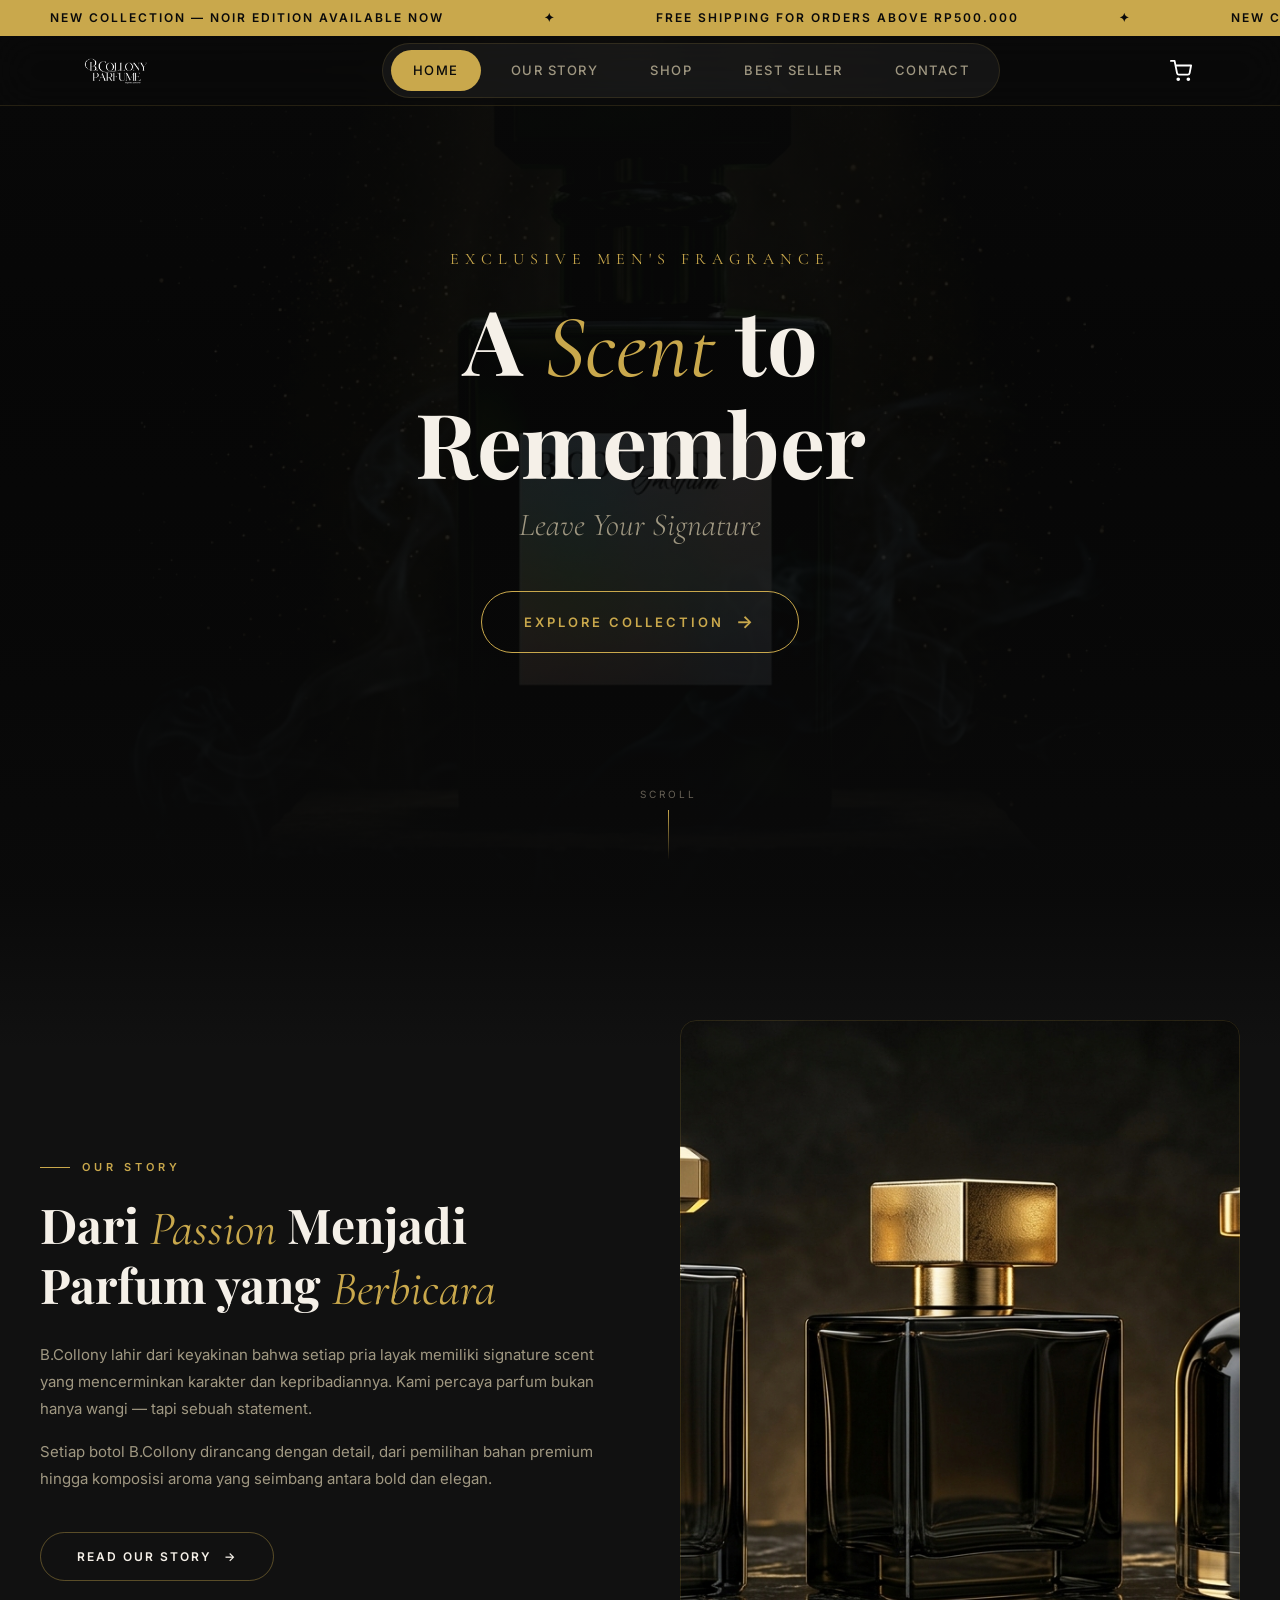
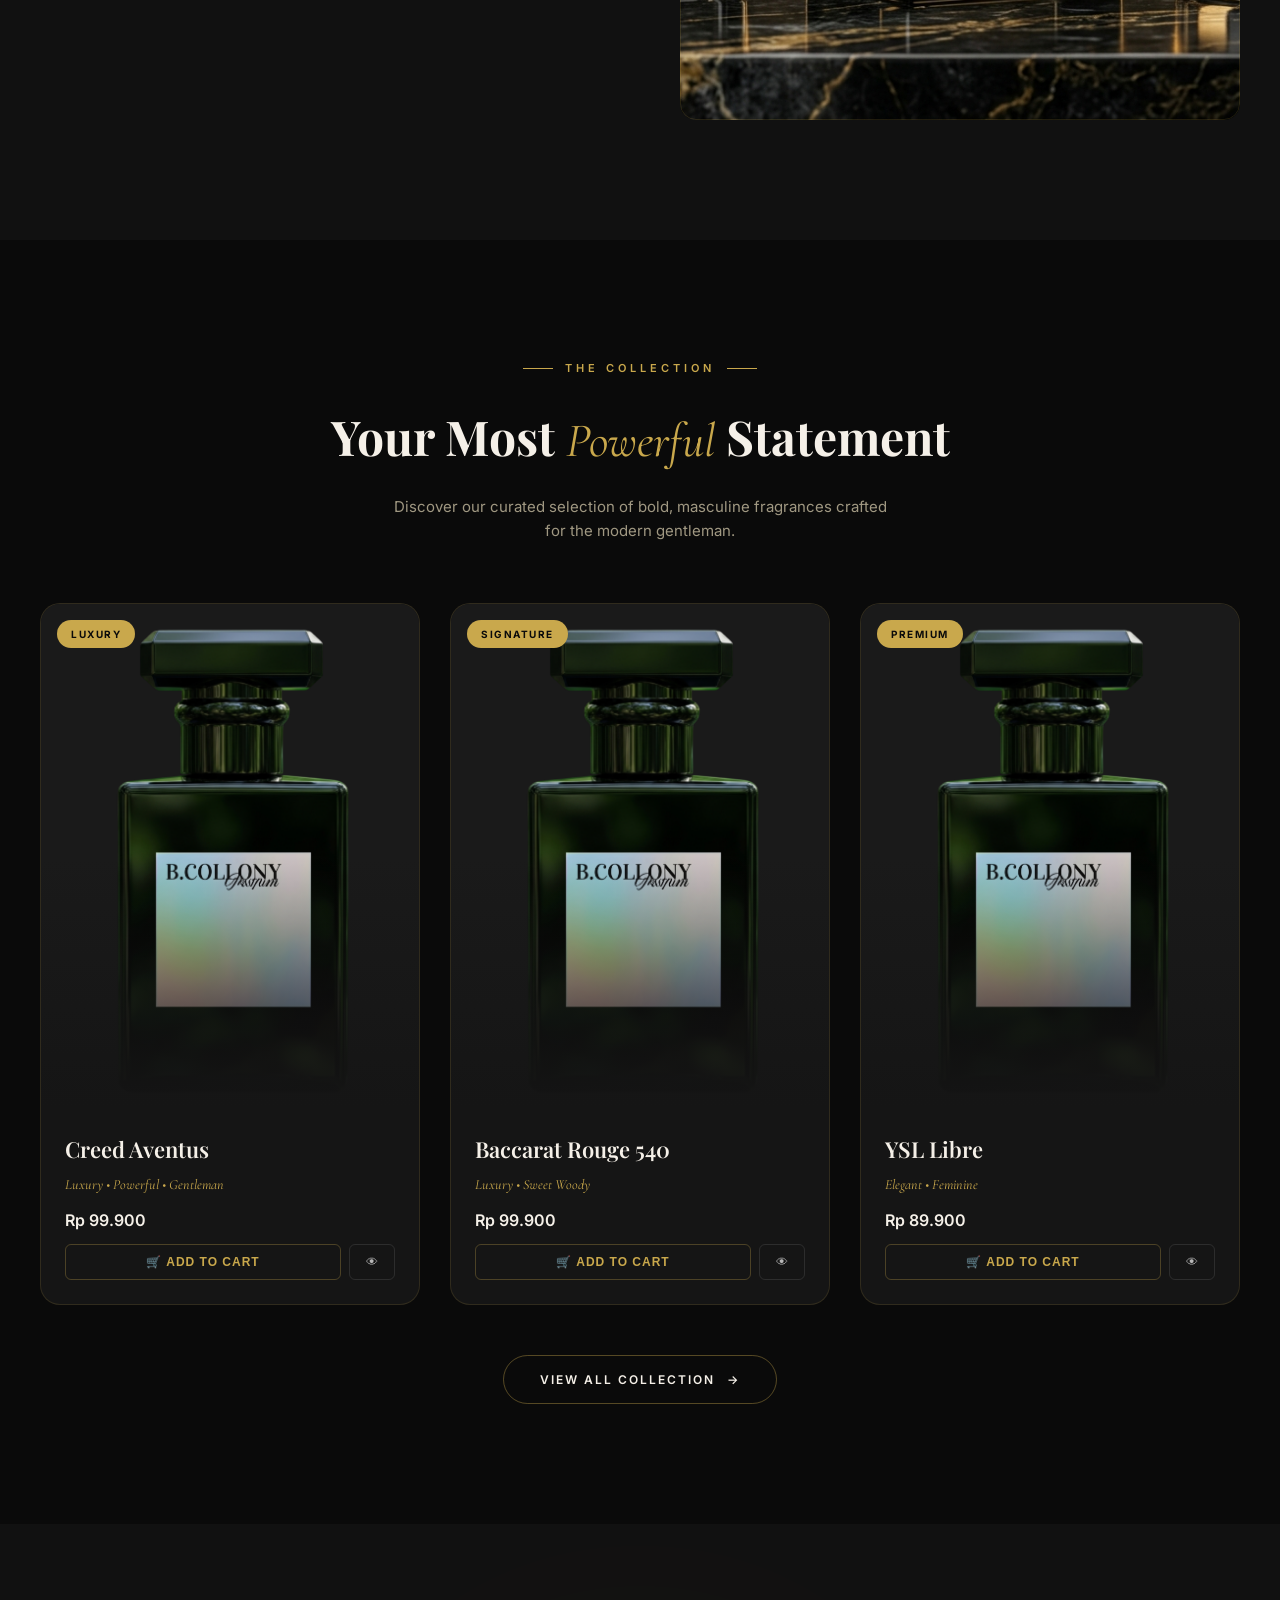
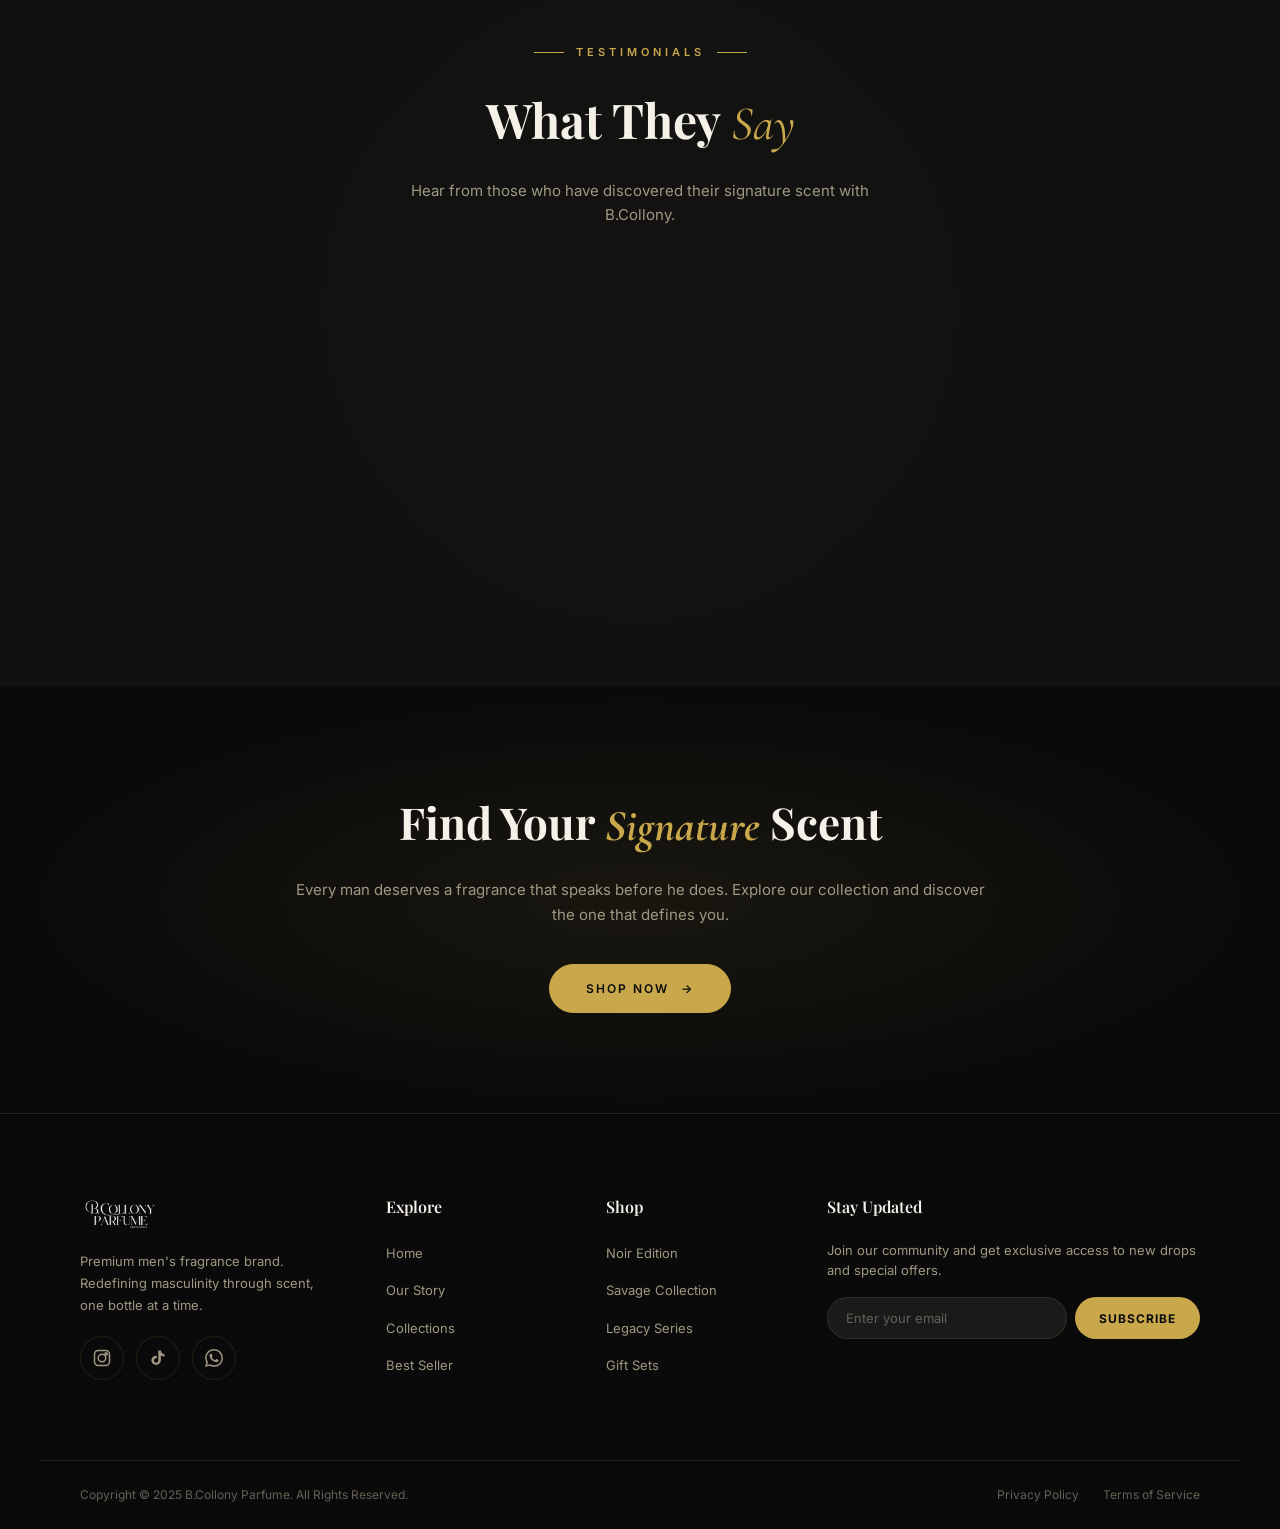
==== commit bdb41166: "Update website files" ====
--- a/index.html
+++ b/index.html
@@ -240,13 +240,13 @@
         <p class="footer-brand-desc">Premium men's fragrance brand. Redefining masculinity through scent, one bottle at
           a time.</p>
         <div class="footer-socials">
-          <a href="#" class="social-icon" aria-label="Instagram"><svg width="18" height="18" viewBox="0 0 24 24"
+          <a href="https://www.instagram.com/b.collonyfragrance_/" class="social-icon" aria-label="Instagram"><svg width="18" height="18" viewBox="0 0 24 24"
               fill="none" stroke="currentColor" stroke-width="2" stroke-linecap="round" stroke-linejoin="round">
               <rect x="2" y="2" width="20" height="20" rx="5" ry="5"></rect>
               <circle cx="12" cy="12" r="5"></circle>
               <circle cx="17.5" cy="6.5" r="1.5"></circle>
             </svg></a>
-          <a href="#" class="social-icon" aria-label="TikTok"><svg width="18" height="18" viewBox="0 0 24 24"
+          <a href="https://www.tiktok.com/@b.collony" class="social-icon" aria-label="TikTok"><svg width="18" height="18" viewBox="0 0 24 24"
               fill="currentColor">
               <path
                 d="M19.59 6.69a4.83 4.83 0 0 1-3.77-4.25V2h-3.45v13.67a2.89 2.89 0 0 1-2.88 2.5 2.89 2.89 0 0 1-2.89-2.89 2.89 2.89 0 0 1 2.89-2.89c.28 0 .54.04.79.1v-3.5a6.37 6.37 0 0 0-.79-.05A6.34 6.34 0 0 0 3.15 15a6.34 6.34 0 0 0 6.34 6.34 6.34 6.34 0 0 0 6.34-6.34V8.73a8.19 8.19 0 0 0 4.76 1.52v-3.4a4.85 4.85 0 0 1-1-.16z" />
--- a/style.css
+++ b/style.css
@@ -2308,3 +2308,78 @@
     max-width: 100vw;
   }
 }
+
+/* ============================================
+   HOSTING FIX — logo sizing + cache-safe layout
+   ============================================ */
+.nav-container {
+  min-width: 0 !important;
+}
+
+.nav-logo {
+  display: flex !important;
+  align-items: center !important;
+  justify-content: flex-start !important;
+  flex: 0 0 140px !important;
+  width: 140px !important;
+  max-width: 140px !important;
+  height: var(--nav-height) !important;
+  min-width: 0 !important;
+  overflow: visible !important;
+  font-size: 0 !important;
+  line-height: 0 !important;
+}
+
+.nav-logo img,
+.navbar .nav-logo img,
+.nav-container .nav-logo img {
+  display: block !important;
+  width: auto !important;
+  min-width: 0 !important;
+  max-width: 120px !important;
+  height: 36px !important;
+  min-height: 0 !important;
+  max-height: 36px !important;
+  object-fit: contain !important;
+  object-position: left center !important;
+  margin: 0 !important;
+  padding: 0 !important;
+  filter: brightness(0) invert(1) !important;
+}
+
+.footer-logo {
+  display: flex !important;
+  align-items: center !important;
+  width: 150px !important;
+  max-width: 150px !important;
+  font-size: 0 !important;
+  line-height: 0 !important;
+}
+
+.footer-logo img,
+.site-footer .footer-logo img {
+  display: block !important;
+  width: auto !important;
+  max-width: 140px !important;
+  height: 40px !important;
+  max-height: 40px !important;
+  object-fit: contain !important;
+  filter: brightness(0) invert(1) !important;
+}
+
+@media (max-width: 768px) {
+  .nav-logo {
+    flex: 0 0 105px !important;
+    width: 105px !important;
+    max-width: 105px !important;
+    height: 60px !important;
+  }
+
+  .nav-logo img,
+  .navbar .nav-logo img,
+  .nav-container .nav-logo img {
+    max-width: 100px !important;
+    height: 30px !important;
+    max-height: 30px !important;
+  }
+}
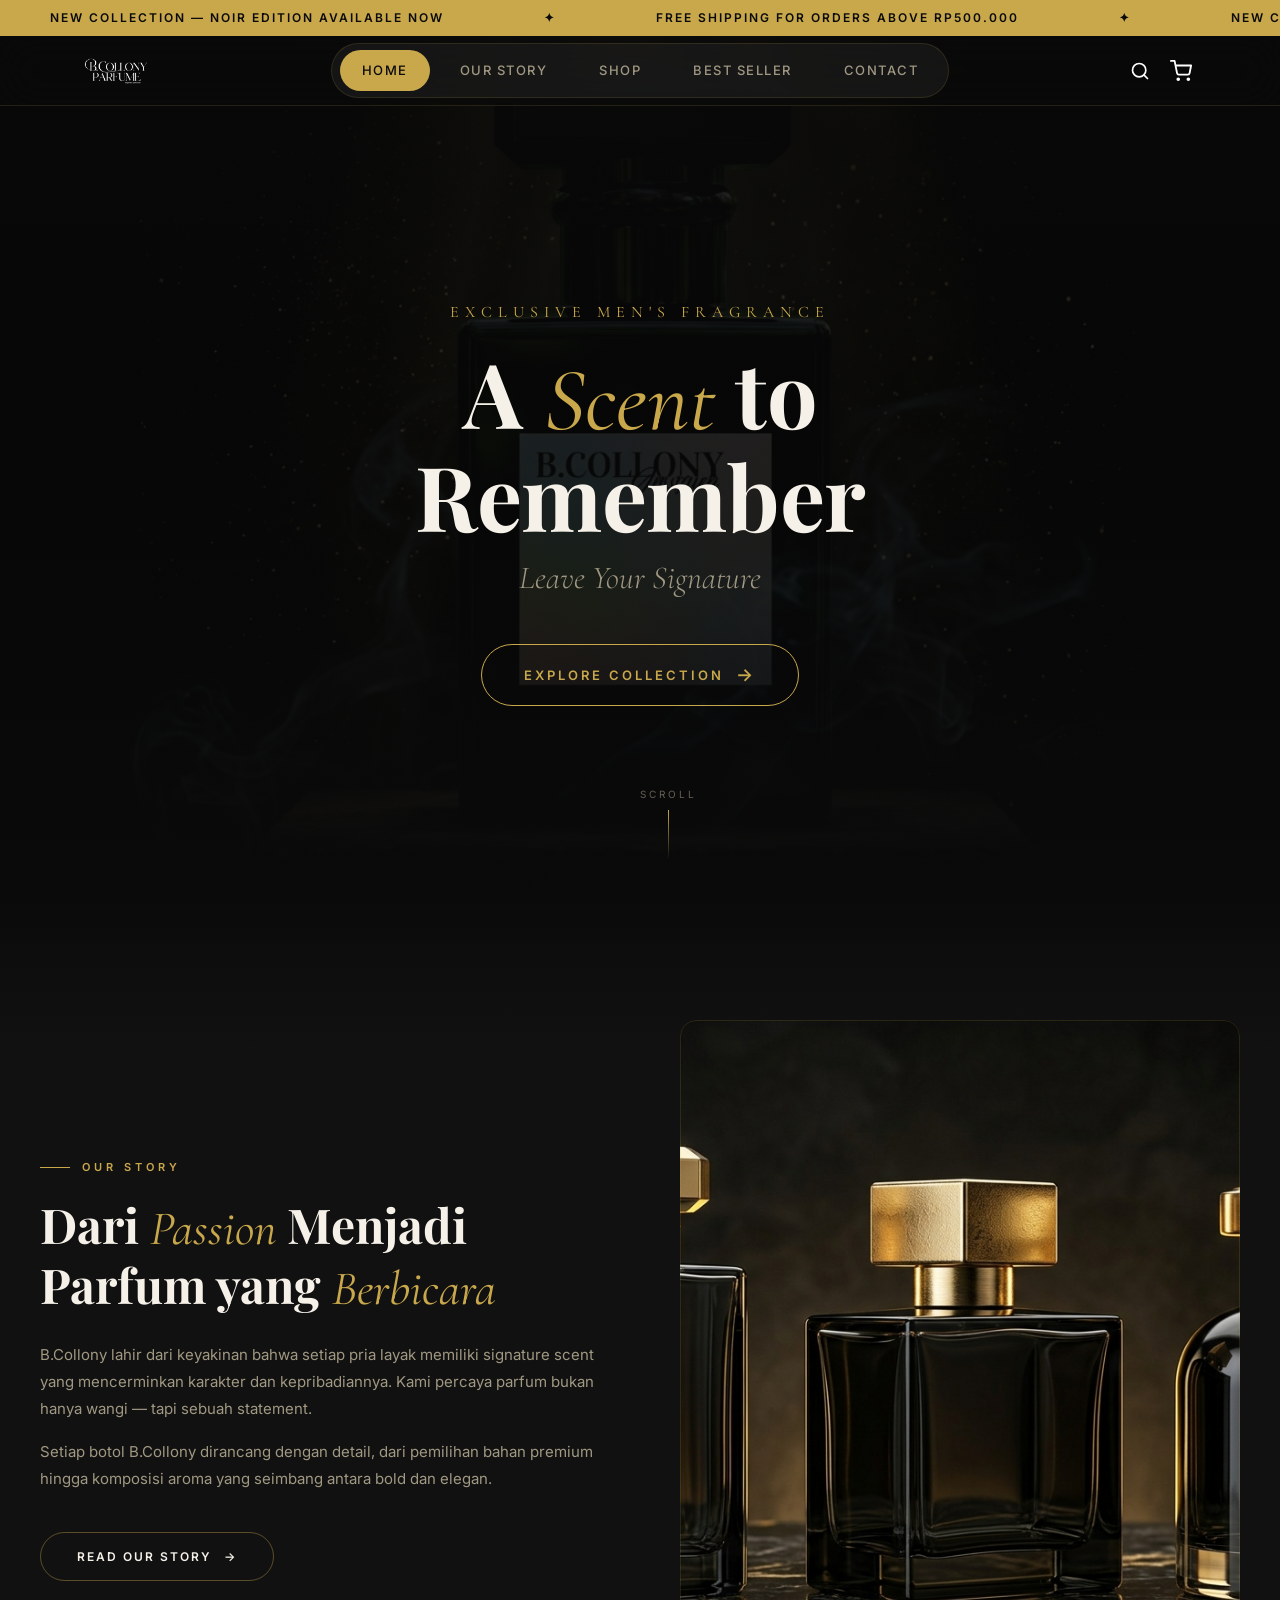
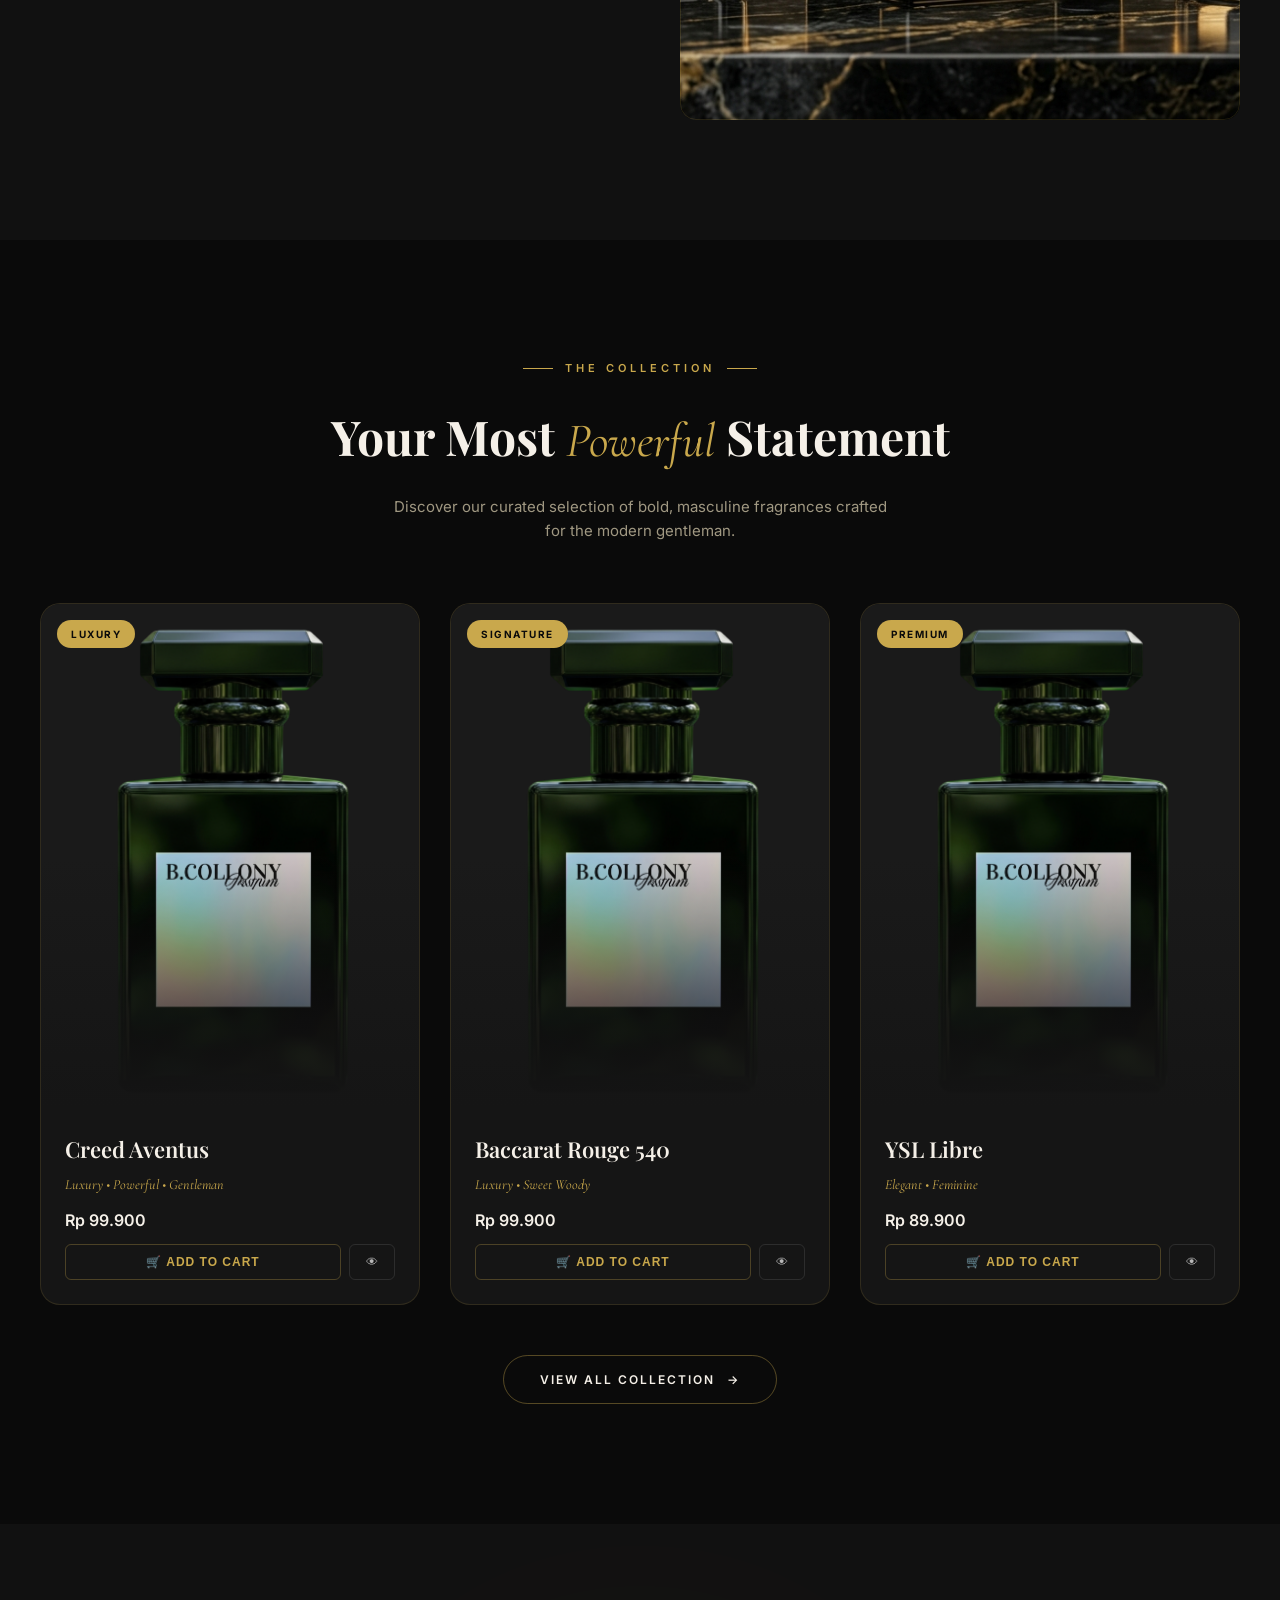
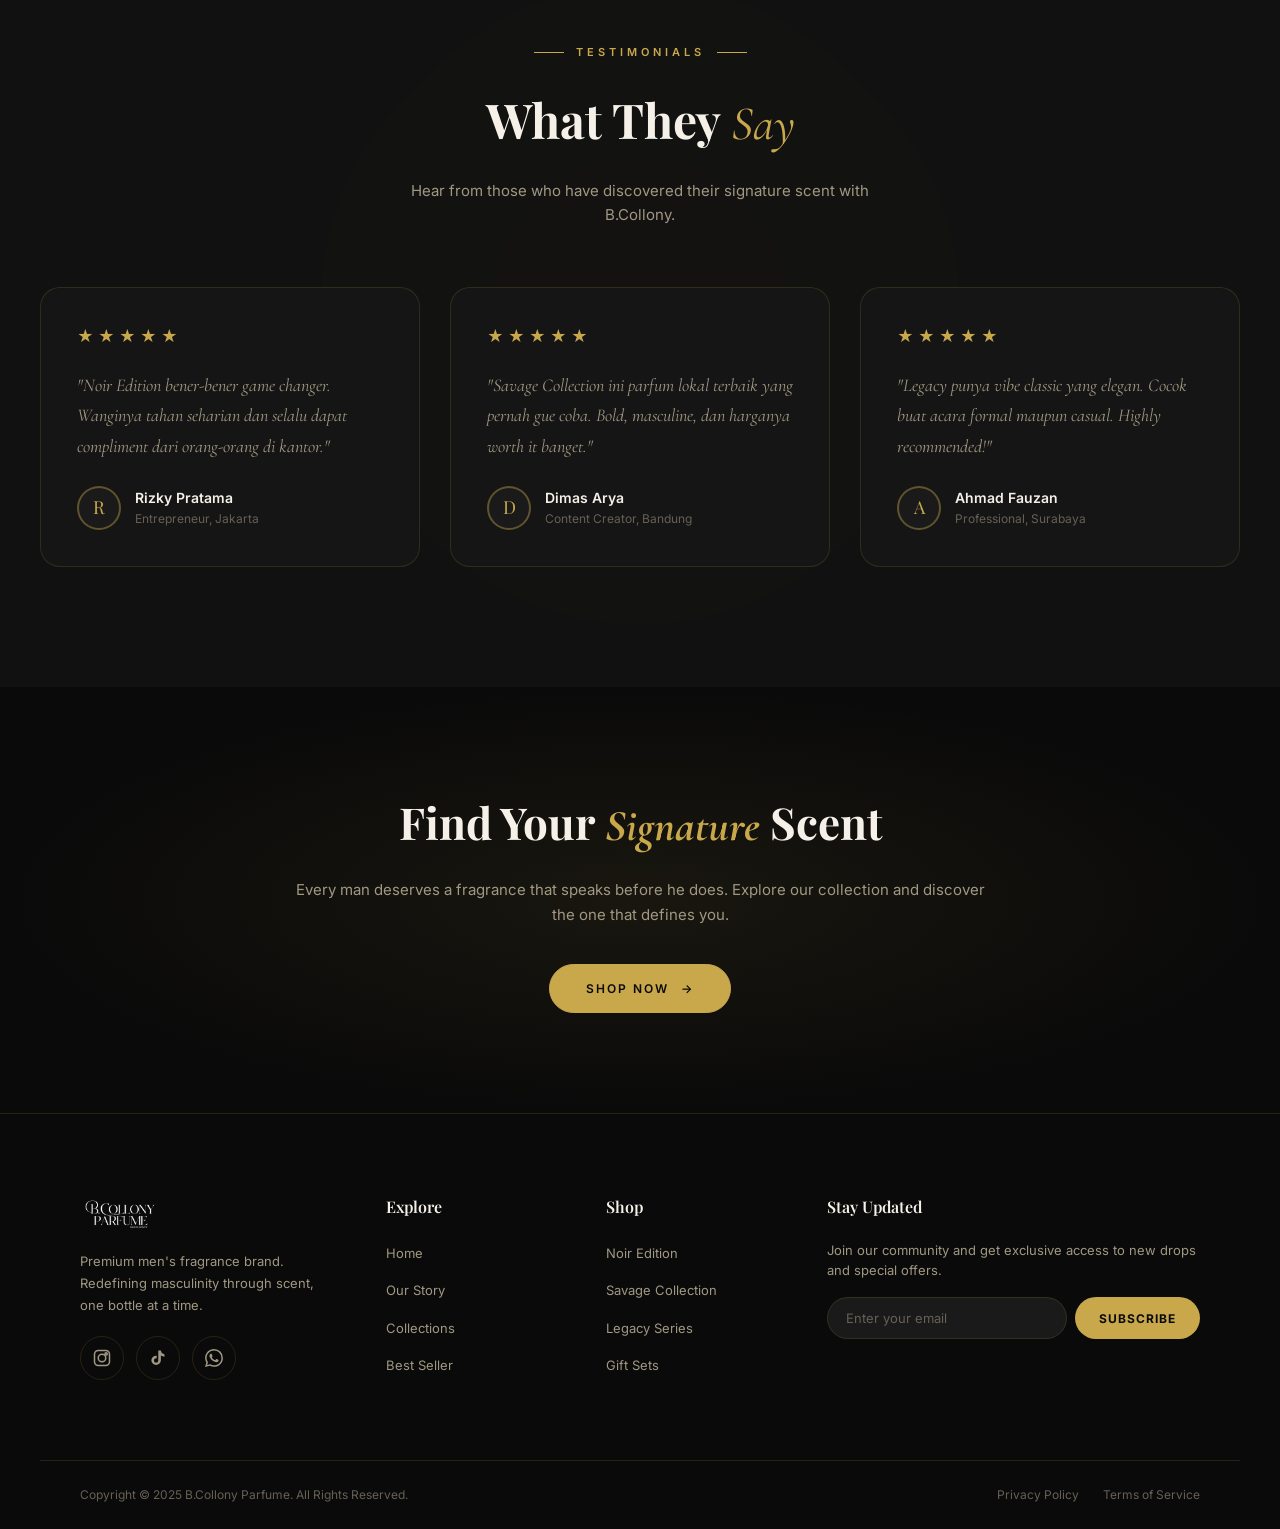
==== commit 4cd4aa16: "Update website files" ====
--- a/index.html
+++ b/index.html
@@ -41,7 +41,10 @@
         <a href="bestseller.html" class="nav-link">Best Seller</a>
         <a href="contact.html" class="nav-link">Contact</a>
       </div>
-      <div class="cart-icon" aria-label="Shopping Cart">
+            <div class="nav-actions"><div class="search-icon" aria-label="Search">
+        <svg viewBox="0 0 24 24" fill="none" stroke="currentColor" stroke-width="2" stroke-linecap="round" stroke-linejoin="round"><circle cx="11" cy="11" r="8"/><path d="m21 21-4.35-4.35"/></svg>
+      </div>
+<div class="cart-icon" aria-label="Shopping Cart">
         <svg viewBox="0 0 24 24" fill="none" stroke="currentColor" stroke-width="2" stroke-linecap="round"
           stroke-linejoin="round">
           <circle cx="9" cy="21" r="1" />
@@ -52,7 +55,7 @@
       </div>
       <div class="nav-hamburger" id="navHamburger">
         <span></span><span></span><span></span>
-      </div>
+      </div></div>
     </div>
   </nav>
 
--- a/style.css
+++ b/style.css
@@ -51,6 +51,7 @@
   scroll-behavior: smooth;
   scrollbar-width: thin;
   scrollbar-color: var(--gold-primary) var(--bg-primary);
+  overflow-x: hidden;
 }
 
 html::-webkit-scrollbar { width: 6px; }
@@ -155,6 +156,7 @@
 }
 
 .nav-container {
+  position: relative;
   width: 100%;
   max-width: var(--container-width);
   padding: 0 40px;
@@ -186,6 +188,7 @@
 }
 
 .nav-menu {
+  flex: 0 0 auto;
   display: flex;
   align-items: center;
   gap: 8px;
@@ -346,7 +349,11 @@
 /* Hero */
 .hero-section {
   position: relative;
-  min-height: 100vh;
+  height: 100vh;
+  height: 100dvh;
+  min-height: 0;
+  max-height: 100vh;
+  max-height: 100dvh;
   display: flex;
   align-items: center;
   justify-content: center;
@@ -413,7 +420,12 @@
   z-index: 2;
   text-align: center;
   padding: 0 40px;
+  padding-top: calc(var(--nav-height) + 36px);
   max-width: 900px;
+  display: flex;
+  flex-direction: column;
+  align-items: center;
+  justify-content: center;
 }
 
 .hero-subtitle-top {
@@ -1697,8 +1709,11 @@
     position: fixed;
     top: 0;
     right: -100%;
+    left: auto;
+    transform: none;
     width: 75%;
     height: 100vh;
+    height: 100dvh;
     flex-direction: column;
     align-items: stretch;
     background: var(--bg-secondary);
@@ -1728,14 +1743,60 @@
 
   .mobile-overlay.active { opacity: 1; pointer-events: all; }
 
-  .hero-content { padding: 0 24px; }
-  .hero-subtitle-top { font-size: 12px; letter-spacing: 4px; }
-  .hero-cta { padding: 14px 32px; font-size: 11px; }
-
-  .home-about { padding: 80px 24px; }
-  .home-products { padding: 80px 24px; }
-  .home-testimonials { padding: 80px 24px; }
-  .home-cta-banner { padding: 80px 24px; }
+  /* === MOBILE HERO VIEWPORT PRECISION === */
+  .hero-section {
+    height: 100vh;
+    height: 100dvh;
+    min-height: 0;
+    max-height: 100vh;
+    max-height: 100dvh;
+  }
+
+  .hero-content {
+    padding: 0 clamp(16px, 5vw, 24px);
+    padding-top: 90px; /* 30px banner + 60px navbar */
+    padding-bottom: clamp(20px, 4vh, 50px);
+    height: 100%;
+    display: flex;
+    flex-direction: column;
+    align-items: center;
+    justify-content: center;
+    gap: 0;
+  }
+
+  .hero-subtitle-top {
+    font-size: clamp(9px, 2.5vw, 13px);
+    letter-spacing: clamp(2px, 1vw, 4px);
+    margin-bottom: clamp(8px, 2vh, 20px);
+  }
+
+  .hero-title {
+    font-size: clamp(28px, 9vw, 48px);
+    margin-bottom: clamp(4px, 1vh, 10px);
+  }
+
+  .hero-tagline {
+    font-size: clamp(16px, 4.5vw, 24px);
+    margin-bottom: clamp(16px, 4vh, 40px);
+  }
+
+  .hero-cta {
+    padding: clamp(10px, 2.5vh, 16px) clamp(24px, 6vw, 42px);
+    font-size: clamp(10px, 2.5vw, 13px);
+    letter-spacing: clamp(1px, 0.5vw, 3px);
+  }
+
+  .scroll-indicator {
+    bottom: clamp(12px, 3vh, 40px);
+  }
+  .scroll-line {
+    height: clamp(20px, 5vh, 50px);
+  }
+
+  .home-about { padding: clamp(40px, 10vh, 80px) 24px; }
+  .home-products { padding: clamp(40px, 10vh, 80px) 24px; }
+  .home-testimonials { padding: clamp(40px, 10vh, 80px) 24px; }
+  .home-cta-banner { padding: clamp(40px, 10vh, 80px) 24px; }
 
   .products-grid { grid-template-columns: 1fr 1fr; gap: 16px; }
   .products-grid-4 { grid-template-columns: 1fr 1fr; gap: 16px; }
@@ -1773,8 +1834,9 @@
   .products-grid,
   .products-grid-4 { grid-template-columns: 1fr; max-width: 360px; margin: 0 auto; }
 
-  .hero-title { font-size: 36px; }
-  .hero-tagline { font-size: 18px; }
+  .hero-title { font-size: clamp(24px, 8.5vw, 36px); }
+  .hero-tagline { font-size: clamp(14px, 4vw, 18px); }
+  .hero-subtitle-top { font-size: clamp(8px, 2.3vw, 11px); }
   .shop-filters { gap: 8px; }
   .filter-btn { padding: 8px 18px; font-size: 12px; }
 }
@@ -2279,6 +2341,504 @@
 }
 
 /* ============================================
+   ANIMATED GOOEY SEARCH OVERLAY
+   ============================================ */
+.nav-actions {
+  flex: 1;
+  display: flex;
+  align-items: center;
+  justify-content: flex-end;
+  gap: 4px;
+}
+.search-icon {
+  position: relative;
+  cursor: pointer;
+  color: #fff;
+  display: flex;
+  align-items: center;
+  padding: 8px;
+  transition: color 0.3s ease;
+}
+.search-icon:hover {
+  color: var(--gold-primary, #c9a84c);
+}
+.search-icon svg {
+  width: 20px;
+  height: 20px;
+}
+
+/* --- Search Overlay Container --- */
+.search-overlay {
+  position: fixed;
+  top: 0; left: 0;
+  width: 100%; height: 100%;
+  background: rgba(5, 5, 5, 0.94);
+  backdrop-filter: blur(30px);
+  -webkit-backdrop-filter: blur(30px);
+  z-index: 10002;
+  display: flex;
+  flex-direction: column;
+  align-items: center;
+  opacity: 0;
+  visibility: hidden;
+  transition: all 0.5s cubic-bezier(0.16, 1, 0.3, 1);
+}
+.search-overlay.active {
+  opacity: 1;
+  visibility: visible;
+}
+
+/* --- Search Header --- */
+.search-overlay-header {
+  width: 100%;
+  max-width: 700px;
+  padding: 90px 24px 20px;
+  position: relative;
+}
+
+.search-overlay-close {
+  position: absolute;
+  top: 36px;
+  right: 24px;
+  width: 44px; height: 44px;
+  background: rgba(255,255,255,0.04);
+  border: 1px solid rgba(201,168,76,0.15);
+  border-radius: 50%;
+  color: var(--gold-primary, #c9a84c);
+  font-size: 20px;
+  cursor: pointer;
+  display: flex;
+  align-items: center;
+  justify-content: center;
+  transition: all 0.4s cubic-bezier(0.16, 1, 0.3, 1);
+}
+.search-overlay-close:hover {
+  background: rgba(201,168,76,0.15);
+  border-color: var(--gold-primary, #c9a84c);
+  transform: rotate(90deg) scale(1.1);
+  box-shadow: 0 0 20px rgba(201,168,76,0.2);
+}
+
+.search-overlay-label {
+  font-size: 11px;
+  text-transform: uppercase;
+  letter-spacing: 4px;
+  color: var(--gold-primary, #c9a84c);
+  margin-bottom: 20px;
+  font-weight: 600;
+  display: flex;
+  align-items: center;
+  gap: 12px;
+}
+.search-overlay-label::before {
+  content: '';
+  width: 24px;
+  height: 1px;
+  background: var(--gold-primary, #c9a84c);
+}
+
+/* --- Gooey Search Bar --- */
+.search-bar-wrapper {
+  position: relative;
+  width: 100%;
+  max-width: 600px;
+  margin: 0 auto;
+}
+
+.search-bar-glow {
+  position: absolute;
+  inset: -2px;
+  border-radius: 50px;
+  background: linear-gradient(135deg, rgba(201,168,76,0.3), rgba(232,213,163,0.1), rgba(201,168,76,0.3));
+  background-size: 200% 200%;
+  animation: searchGlowShift 4s ease-in-out infinite;
+  opacity: 0;
+  transition: opacity 0.5s ease;
+  filter: blur(6px);
+}
+.search-bar-wrapper.focused .search-bar-glow {
+  opacity: 1;
+}
+
+@keyframes searchGlowShift {
+  0%, 100% { background-position: 0% 50%; }
+  50% { background-position: 100% 50%; }
+}
+
+.search-bar-inner {
+  position: relative;
+  display: flex;
+  align-items: center;
+  border-radius: 50px;
+  border: 1px solid rgba(201,168,76,0.2);
+  background: rgba(255,255,255,0.03);
+  backdrop-filter: blur(12px);
+  overflow: hidden;
+  transition: all 0.5s cubic-bezier(0.16, 1, 0.3, 1);
+  transform: scale(1);
+}
+.search-bar-wrapper.focused .search-bar-inner {
+  border-color: rgba(201,168,76,0.5);
+  background: rgba(255,255,255,0.06);
+  box-shadow: 0 15px 45px rgba(0,0,0,0.4), 0 0 30px rgba(201,168,76,0.08);
+  transform: scale(1.03);
+}
+
+/* Gradient sweep animation inside bar */
+.search-bar-gradient {
+  position: absolute;
+  inset: 0;
+  border-radius: 50px;
+  opacity: 0;
+  transition: opacity 0.5s ease;
+  background: linear-gradient(90deg,
+    rgba(201,168,76,0.06) 0%,
+    rgba(232,213,163,0.04) 33%,
+    rgba(139,105,20,0.06) 66%,
+    rgba(201,168,76,0.06) 100%);
+  background-size: 300% 100%;
+  animation: gradientSweep 8s linear infinite;
+  pointer-events: none;
+}
+.search-bar-wrapper.focused .search-bar-gradient {
+  opacity: 1;
+}
+
+@keyframes gradientSweep {
+  0% { background-position: 0% 50%; }
+  100% { background-position: 300% 50%; }
+}
+
+/* Shimmer top edge */
+.search-bar-shimmer {
+  position: absolute;
+  top: 0;
+  left: 0;
+  right: 0;
+  height: 1px;
+  background: linear-gradient(90deg, transparent, rgba(201,168,76,0.5), transparent);
+  opacity: 0;
+  animation: shimmerMove 3s ease-in-out infinite;
+}
+.search-bar-wrapper.focused .search-bar-shimmer {
+  opacity: 1;
+}
+
+@keyframes shimmerMove {
+  0% { transform: translateX(-100%); }
+  100% { transform: translateX(100%); }
+}
+
+/* Floating particles inside search bar */
+.search-particles {
+  position: absolute;
+  inset: 0;
+  border-radius: 50px;
+  overflow: hidden;
+  pointer-events: none;
+  filter: url(#gooey-search);
+}
+
+.search-particle {
+  position: absolute;
+  border-radius: 50%;
+  background: radial-gradient(circle, rgba(201,168,76,0.6), rgba(201,168,76,0.1));
+  opacity: 0;
+  pointer-events: none;
+}
+.search-bar-wrapper.focused .search-particle {
+  animation: particleDrift 3s ease-in-out infinite;
+}
+
+@keyframes particleDrift {
+  0% { opacity: 0; transform: translate(0, 0) scale(0); }
+  20% { opacity: 0.6; }
+  80% { opacity: 0.2; }
+  100% { opacity: 0; transform: translate(var(--dx), var(--dy)) scale(1); }
+}
+
+/* Click ripple */
+.search-click-ripple {
+  position: absolute;
+  border-radius: 50%;
+  background: rgba(201,168,76,0.15);
+  transform: scale(0);
+  pointer-events: none;
+  animation: clickRippleOut 0.8s cubic-bezier(0.16, 1, 0.3, 1) forwards;
+}
+
+@keyframes clickRippleOut {
+  0% { transform: scale(0); opacity: 0.7; }
+  100% { transform: scale(3); opacity: 0; }
+}
+
+/* Click burst particles */
+.search-burst-particle {
+  position: absolute;
+  width: 6px; height: 6px;
+  border-radius: 50%;
+  pointer-events: none;
+  animation: burstOut 0.7s ease-out forwards;
+}
+
+@keyframes burstOut {
+  0% { transform: translate(0, 0) scale(1); opacity: 1; }
+  100% { transform: translate(var(--bx), var(--by)) scale(0); opacity: 0; }
+}
+
+/* Search icon inside bar */
+.search-bar-icon {
+  padding: 0 0 0 20px;
+  display: flex;
+  align-items: center;
+  transition: all 0.4s ease;
+}
+.search-bar-icon svg {
+  width: 20px; height: 20px;
+  color: rgba(255,255,255,0.3);
+  transition: all 0.4s ease;
+}
+.search-bar-wrapper.focused .search-bar-icon svg {
+  color: var(--gold-primary, #c9a84c);
+  filter: drop-shadow(0 0 6px rgba(201,168,76,0.4));
+}
+
+/* Search input */
+.search-input {
+  flex: 1;
+  padding: 18px 20px;
+  background: transparent;
+  border: none;
+  color: #fff;
+  font-size: 17px;
+  font-family: var(--font-body, 'Inter', sans-serif);
+  font-weight: 400;
+  outline: none;
+  position: relative;
+  z-index: 2;
+  letter-spacing: 0.3px;
+}
+.search-input::placeholder {
+  color: rgba(255,255,255,0.25);
+  transition: color 0.3s ease;
+}
+.search-bar-wrapper.focused .search-input::placeholder {
+  color: rgba(255,255,255,0.4);
+}
+.search-bar-wrapper.focused .search-input {
+  letter-spacing: 0.5px;
+}
+
+/* Search submit button */
+.search-submit-btn {
+  padding: 10px 22px;
+  margin-right: 8px;
+  border: none;
+  border-radius: 50px;
+  background: linear-gradient(135deg, var(--gold-primary, #c9a84c), #e6c65a);
+  color: #0a0a0a;
+  font-family: var(--font-body, 'Inter', sans-serif);
+  font-size: 13px;
+  font-weight: 700;
+  letter-spacing: 1px;
+  text-transform: uppercase;
+  cursor: pointer;
+  transition: all 0.4s cubic-bezier(0.16, 1, 0.3, 1);
+  opacity: 0;
+  transform: translateX(-10px) scale(0.9);
+  pointer-events: none;
+  white-space: nowrap;
+}
+.search-submit-btn.visible {
+  opacity: 1;
+  transform: translateX(0) scale(1);
+  pointer-events: all;
+}
+.search-submit-btn:hover {
+  background: linear-gradient(135deg, #e6c65a, var(--gold-primary, #c9a84c));
+  box-shadow: 0 8px 25px rgba(201,168,76,0.4);
+  transform: translateY(-2px) scale(1.05);
+}
+
+/* --- Search Results --- */
+.search-results {
+  width: 100%;
+  max-width: 700px;
+  padding: 8px 24px 40px;
+  flex: 1;
+  overflow-y: auto;
+  -webkit-overflow-scrolling: touch;
+}
+
+.search-results-count {
+  font-size: 12px;
+  color: rgba(201,168,76,0.5);
+  margin-bottom: 16px;
+  letter-spacing: 1px;
+  text-transform: uppercase;
+  font-weight: 600;
+}
+
+.search-results-grid {
+  display: flex;
+  flex-direction: column;
+  gap: 10px;
+}
+
+.search-result-item {
+  display: flex;
+  align-items: center;
+  gap: 16px;
+  padding: 14px 18px;
+  background: rgba(255,255,255,0.02);
+  border: 1px solid rgba(201,168,76,0.08);
+  border-radius: 14px;
+  cursor: pointer;
+  transition: all 0.4s cubic-bezier(0.16, 1, 0.3, 1);
+  opacity: 0;
+  transform: translateY(15px);
+  animation: resultSlideIn 0.4s cubic-bezier(0.16, 1, 0.3, 1) forwards;
+}
+
+.search-result-item:nth-child(1) { animation-delay: 0.05s; }
+.search-result-item:nth-child(2) { animation-delay: 0.1s; }
+.search-result-item:nth-child(3) { animation-delay: 0.15s; }
+.search-result-item:nth-child(4) { animation-delay: 0.2s; }
+.search-result-item:nth-child(5) { animation-delay: 0.25s; }
+.search-result-item:nth-child(6) { animation-delay: 0.3s; }
+.search-result-item:nth-child(7) { animation-delay: 0.35s; }
+.search-result-item:nth-child(8) { animation-delay: 0.4s; }
+
+@keyframes resultSlideIn {
+  to { opacity: 1; transform: translateY(0); }
+}
+
+.search-result-item:hover {
+  background: rgba(201,168,76,0.06);
+  border-color: rgba(201,168,76,0.25);
+  transform: translateX(8px);
+  box-shadow: 0 4px 20px rgba(201,168,76,0.08);
+}
+
+.search-result-img {
+  width: 50px; height: 60px;
+  background: rgba(201,168,76,0.05);
+  border-radius: 10px;
+  overflow: hidden;
+  flex-shrink: 0;
+  display: flex;
+  align-items: center;
+  justify-content: center;
+}
+.search-result-img img {
+  max-height: 50px;
+  width: auto;
+}
+.search-result-info {
+  flex: 1;
+  min-width: 0;
+}
+.search-result-name {
+  font-size: 15px;
+  color: #fff;
+  font-weight: 500;
+  margin-bottom: 4px;
+}
+.search-result-name mark {
+  background: none;
+  color: var(--gold-primary, #c9a84c);
+  font-weight: 700;
+}
+.search-result-chars {
+  font-size: 12px;
+  color: rgba(255,255,255,0.35);
+  margin-bottom: 2px;
+}
+.search-result-price {
+  font-size: 14px;
+  color: var(--gold-primary, #c9a84c);
+  font-weight: 600;
+}
+.search-result-badge {
+  font-size: 10px;
+  background: linear-gradient(135deg, var(--gold-primary, #c9a84c), #e6c65a);
+  color: #000;
+  padding: 3px 10px;
+  border-radius: 12px;
+  font-weight: 700;
+  text-transform: uppercase;
+  letter-spacing: 0.5px;
+  flex-shrink: 0;
+}
+
+/* --- Search Empty / Default State --- */
+.search-empty {
+  text-align: center;
+  padding: 50px 20px;
+  color: rgba(255,255,255,0.3);
+}
+.search-empty-icon {
+  font-size: 44px;
+  display: block;
+  margin-bottom: 16px;
+  animation: emptyIconFloat 3s ease-in-out infinite;
+}
+
+@keyframes emptyIconFloat {
+  0%, 100% { transform: translateY(0); }
+  50% { transform: translateY(-8px); }
+}
+
+.search-empty-text {
+  font-size: 14px;
+  line-height: 1.7;
+  color: rgba(255,255,255,0.4);
+}
+
+/* --- Suggestion Tags with Stagger --- */
+.search-suggestions {
+  margin-top: 24px;
+  display: flex;
+  gap: 8px;
+  flex-wrap: wrap;
+  justify-content: center;
+}
+
+.search-suggestion-tag {
+  padding: 7px 18px;
+  background: rgba(201,168,76,0.06);
+  border: 1px solid rgba(201,168,76,0.15);
+  border-radius: 24px;
+  color: var(--gold-primary, #c9a84c);
+  font-size: 12px;
+  font-weight: 500;
+  letter-spacing: 0.5px;
+  cursor: pointer;
+  transition: all 0.4s cubic-bezier(0.16, 1, 0.3, 1);
+  opacity: 0;
+  transform: translateY(8px) scale(0.95);
+  animation: tagSlideIn 0.4s cubic-bezier(0.16, 1, 0.3, 1) forwards;
+}
+
+.search-suggestion-tag:nth-child(1) { animation-delay: 0.1s; }
+.search-suggestion-tag:nth-child(2) { animation-delay: 0.17s; }
+.search-suggestion-tag:nth-child(3) { animation-delay: 0.24s; }
+.search-suggestion-tag:nth-child(4) { animation-delay: 0.31s; }
+.search-suggestion-tag:nth-child(5) { animation-delay: 0.38s; }
+.search-suggestion-tag:nth-child(6) { animation-delay: 0.45s; }
+
+@keyframes tagSlideIn {
+  to { opacity: 1; transform: translateY(0) scale(1); }
+}
+
+.search-suggestion-tag:hover {
+  background: rgba(201,168,76,0.18);
+  border-color: var(--gold-primary, #c9a84c);
+  transform: translateY(-2px) scale(1.05);
+  box-shadow: 0 4px 16px rgba(201,168,76,0.15);
+}
+
+/* ============================================
    MODAL & CART RESPONSIVE
    ============================================ */
 @media (max-width: 768px) {
@@ -2320,9 +2880,7 @@
   display: flex !important;
   align-items: center !important;
   justify-content: flex-start !important;
-  flex: 0 0 140px !important;
-  width: 140px !important;
-  max-width: 140px !important;
+  flex: 1 !important;
   height: var(--nav-height) !important;
   min-width: 0 !important;
   overflow: visible !important;
@@ -2382,4 +2940,106 @@
     height: 30px !important;
     max-height: 30px !important;
   }
-}
+
+  /* Group search + cart + hamburger to the right on mobile */
+  .nav-container {
+    flex-wrap: nowrap !important;
+    justify-content: space-between !important;
+  }
+  .search-icon svg {
+    width: 19px;
+    height: 19px;
+  }
+  .cart-icon svg {
+    width: 20px;
+    height: 20px;
+  }
+
+  /* Search overlay mobile — gooey search bar */
+  .search-overlay-header {
+    padding: 70px 16px 16px;
+  }
+  .search-overlay-close {
+    top: 20px;
+    right: 16px;
+    width: 40px; height: 40px;
+  }
+  .search-overlay-label {
+    margin-top: 0;
+    font-size: 10px;
+    letter-spacing: 2px;
+    padding-right: 50px;
+  }
+  .search-bar-wrapper {
+    max-width: 100%;
+  }
+  .search-bar-inner {
+    border-radius: 40px;
+  }
+  .search-bar-icon {
+    padding-left: 16px;
+  }
+  .search-input {
+    font-size: 16px;
+    padding: 14px 14px;
+  }
+  .search-submit-btn {
+    padding: 8px 16px;
+    font-size: 11px;
+    margin-right: 6px;
+  }
+  .search-results {
+    padding: 8px 16px 30px;
+  }
+  .search-result-item {
+    padding: 12px 14px;
+    gap: 12px;
+  }
+  .search-empty {
+    padding: 30px 16px;
+  }
+  .search-empty-icon {
+    font-size: 36px;
+  }
+  .search-suggestions {
+    gap: 6px;
+  }
+  .search-suggestion-tag {
+    padding: 6px 14px;
+    font-size: 11px;
+  }
+
+  /* Cart sidebar full height fix — ensure footer always visible */
+  .cart-sidebar {
+    height: 100dvh !important;
+    max-height: 100dvh !important;
+    display: flex !important;
+    flex-direction: column !important;
+  }
+  .cart-items {
+    flex: 1 1 0 !important;
+    min-height: 0 !important;
+    overflow-y: auto !important;
+    -webkit-overflow-scrolling: touch;
+  }
+  .cart-footer {
+    flex-shrink: 0 !important;
+    position: sticky !important;
+    bottom: 0 !important;
+    padding: 16px 20px !important;
+    background: rgba(20, 20, 20, 0.98) !important;
+    border-top: 1px solid rgba(201,168,76,0.15) !important;
+    z-index: 2 !important;
+  }
+  .cart-header {
+    flex-shrink: 0 !important;
+    padding: 18px 20px !important;
+  }
+  .cart-total-price {
+    font-size: 20px !important;
+  }
+  .cart-checkout {
+    padding: 12px !important;
+    font-size: 13px !important;
+  }
+}
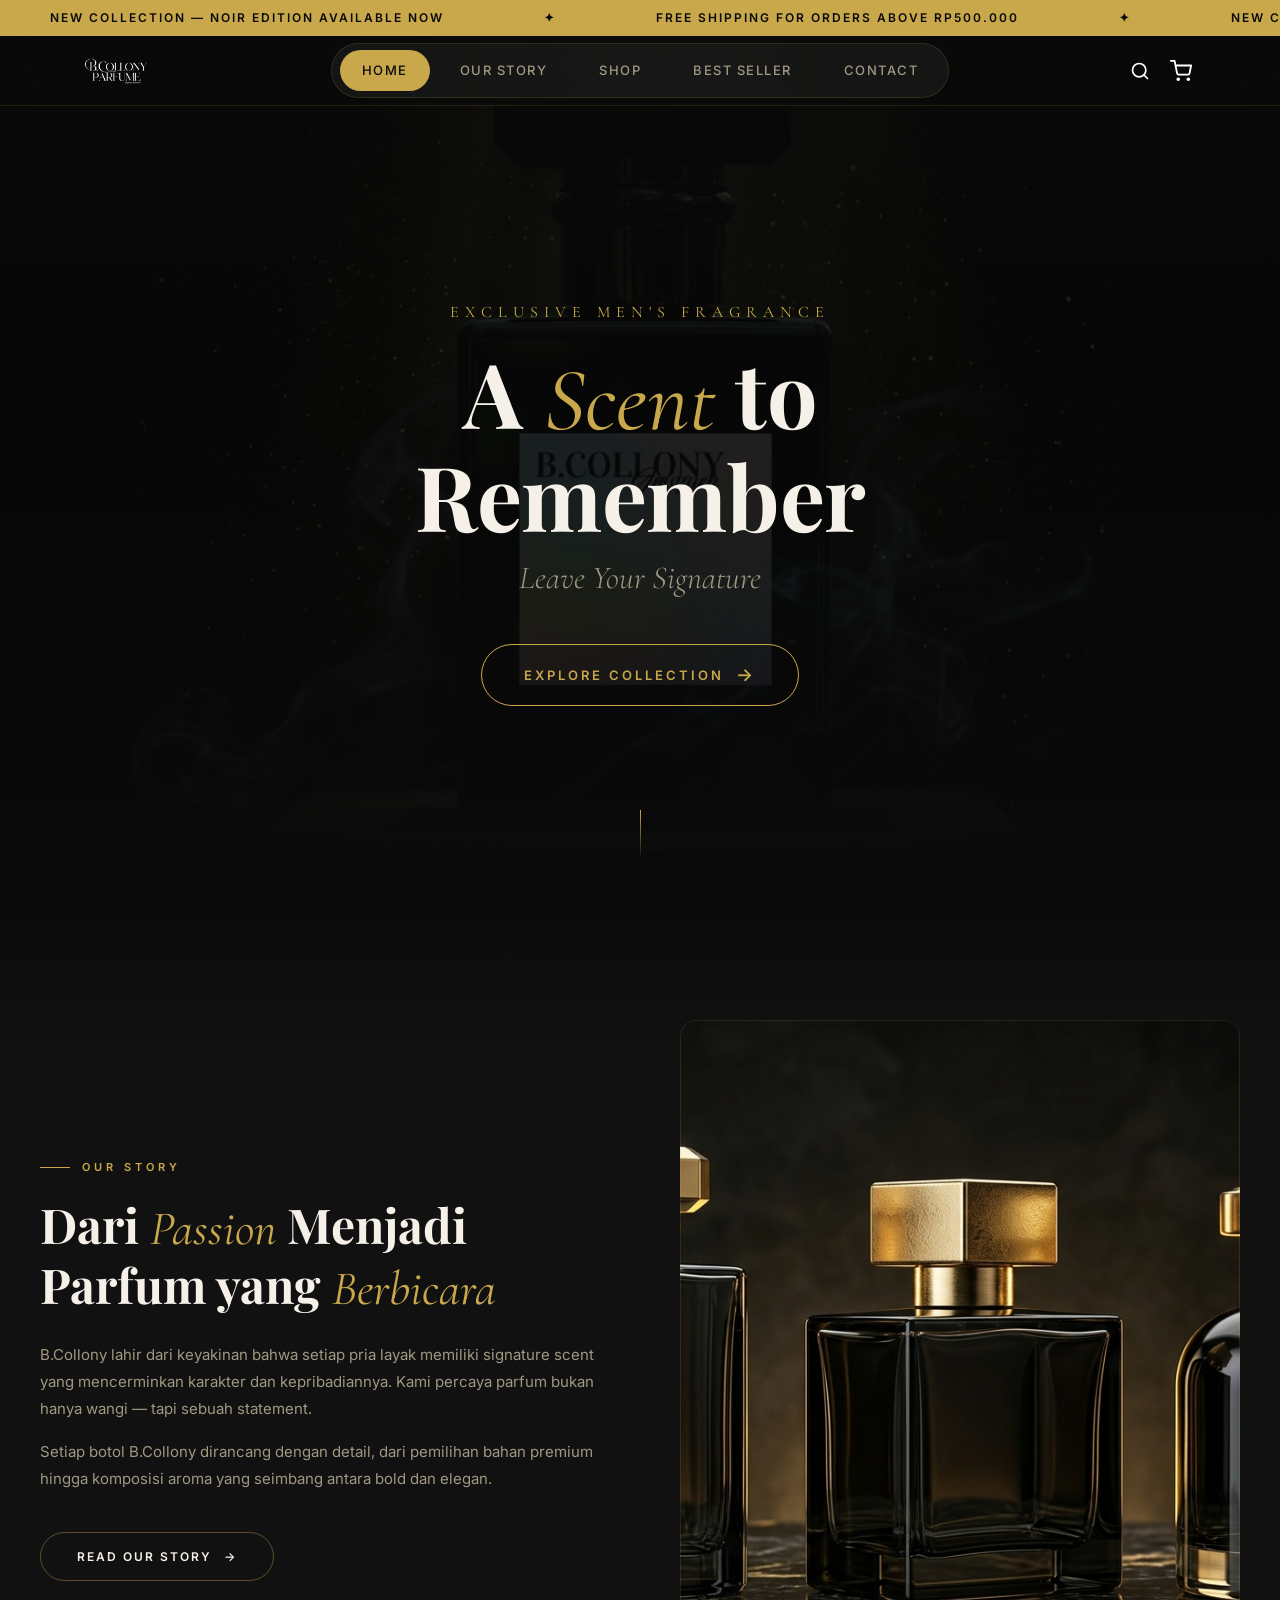
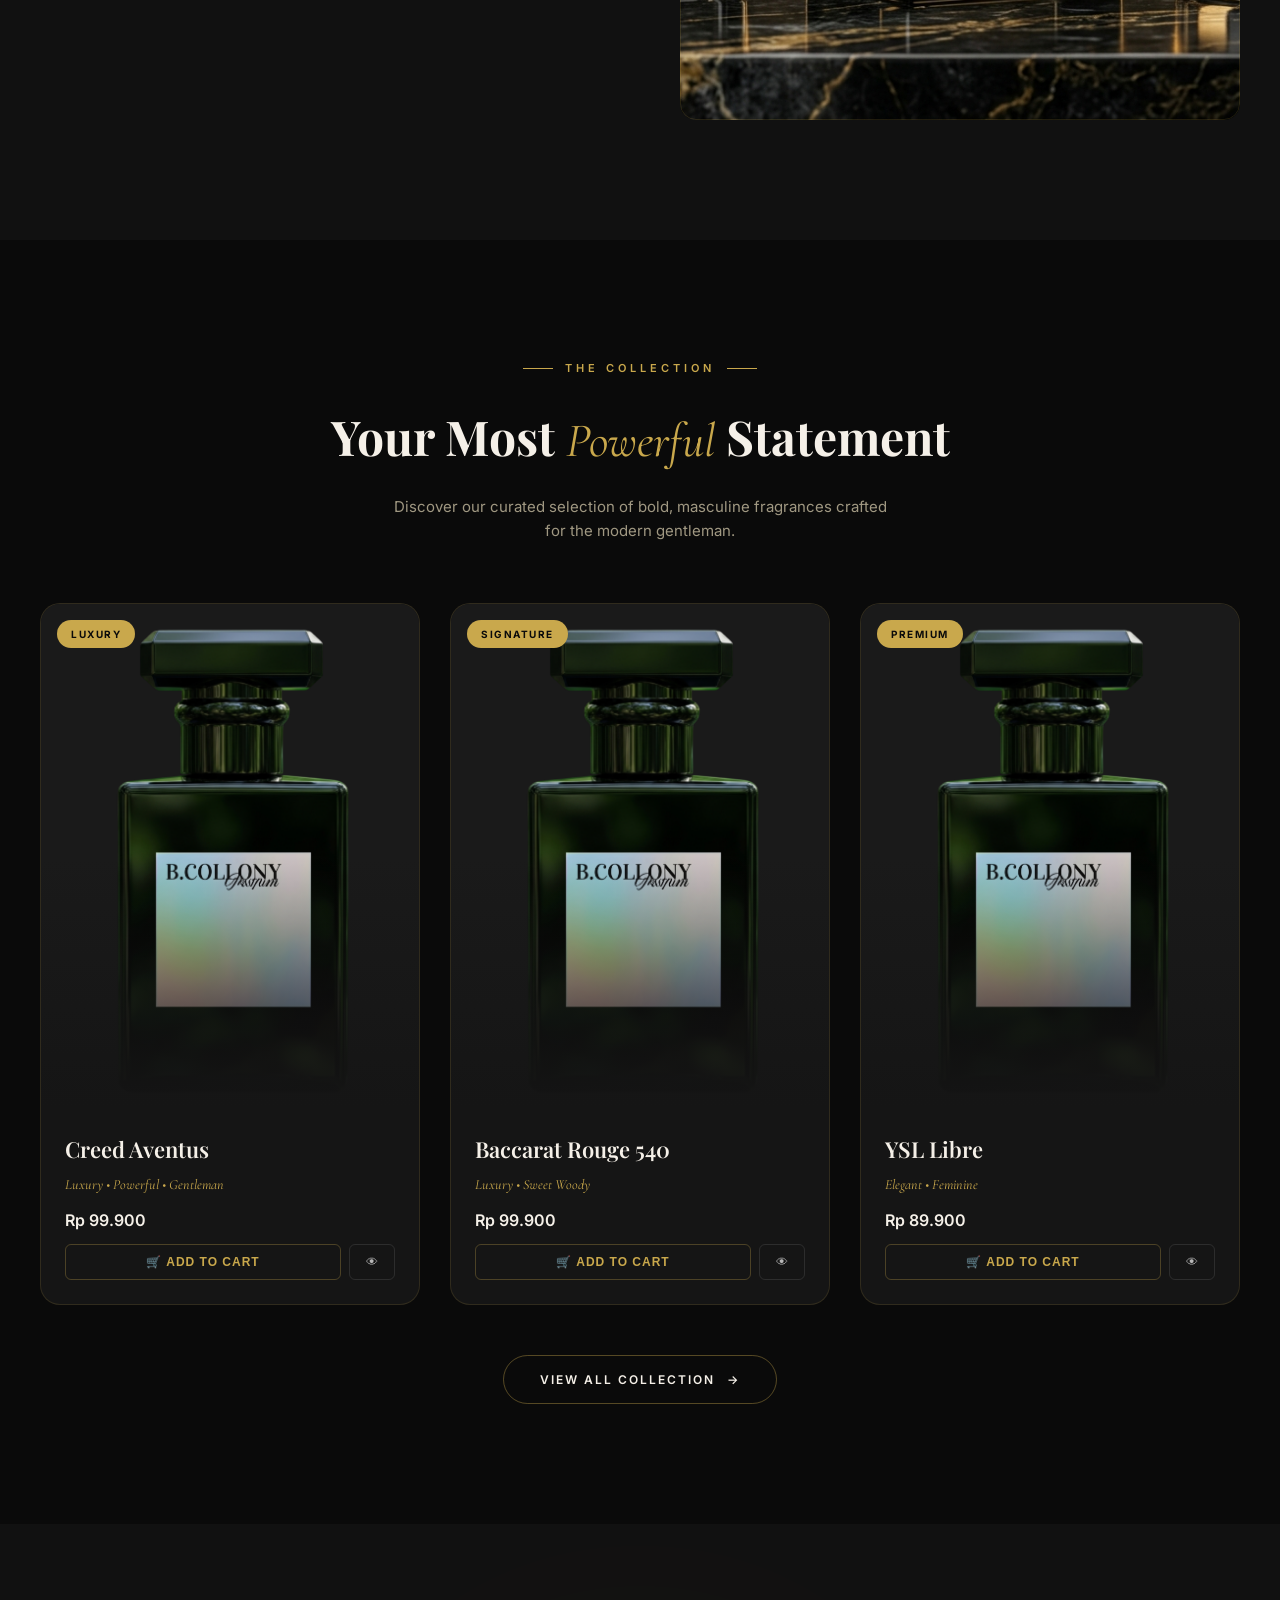
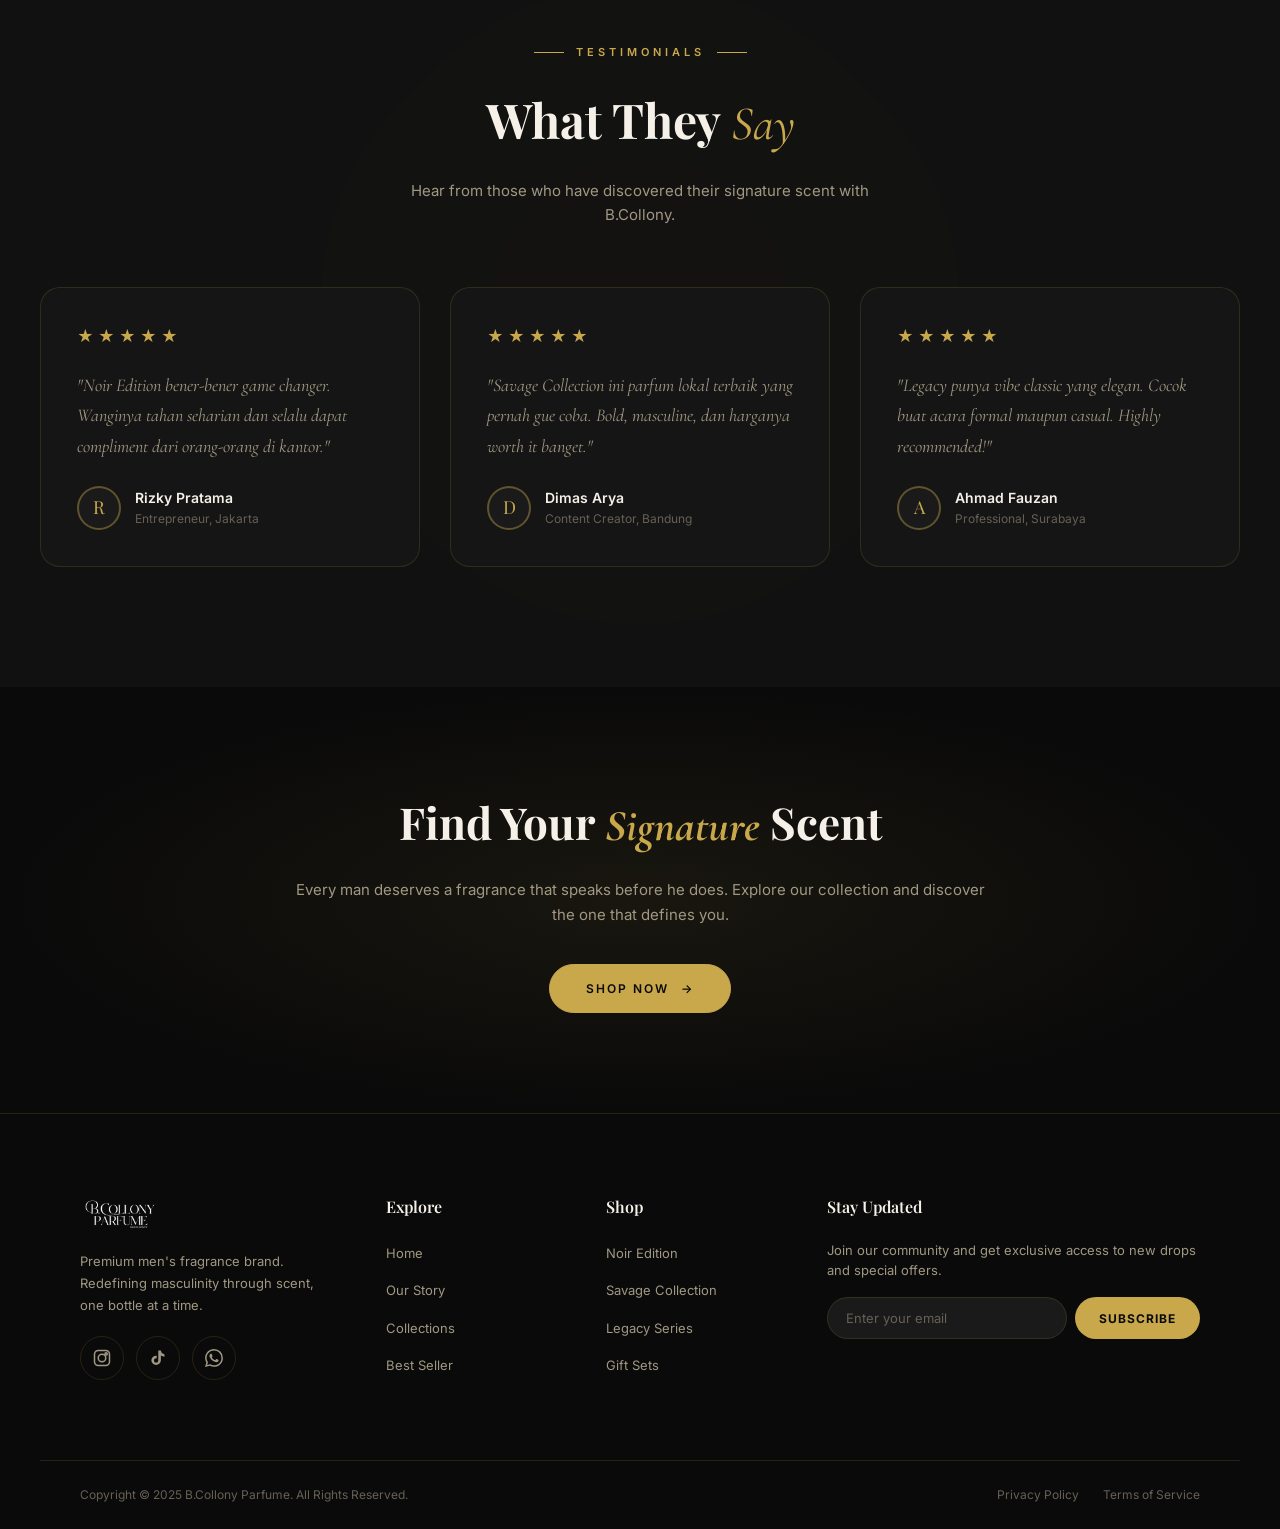
==== commit df6c9b77: "Update website files" ====
--- a/index.html
+++ b/index.html
@@ -82,7 +82,7 @@
       <a href="shop.html" class="hero-cta">Explore Collection <span class="arrow">→</span></a>
     </div>
     <div class="scroll-indicator">
-      <span>Scroll</span>
+      <span></span>
       <div class="scroll-line"></div>
     </div>
   </section>
--- a/style.css
+++ b/style.css
@@ -66,6 +66,19 @@
   overflow-x: hidden;
   -webkit-font-smoothing: antialiased;
   -moz-osx-font-smoothing: grayscale;
+}
+
+html.cart-scroll-locked,
+body.cart-scroll-locked {
+  overflow: hidden !important;
+  overscroll-behavior: none;
+}
+
+body.cart-scroll-locked {
+  position: fixed;
+  left: 0;
+  right: 0;
+  width: 100%;
 }
 
 a { text-decoration: none; color: inherit; }
@@ -1361,6 +1374,24 @@
   display: flex;
   gap: 16px;
   margin-top: 32px;
+}
+
+.product-actions .cta-button {
+  transform: none !important;
+}
+
+.product-actions .cta-button::before {
+  transition: none;
+}
+
+.product-actions .cta-button .arrow,
+.product-actions .cta-button:hover .arrow {
+  transform: none;
+  transition: none;
+}
+
+.product-actions .add-to-cart-btn:hover {
+  transform: none;
 }
 
 /* Product: Related */
@@ -2085,6 +2116,7 @@
   width: 400px;
   max-width: 90vw;
   height: 100vh;
+  height: 100dvh;
   background: var(--charcoal, #1a1a1a);
   border-left: 1px solid rgba(201,168,76,0.15);
   z-index: 10001;
@@ -2092,6 +2124,8 @@
   transition: transform 0.4s cubic-bezier(0.16,1,0.3,1);
   display: flex;
   flex-direction: column;
+  overflow: hidden;
+  overscroll-behavior: contain;
 }
 .cart-sidebar.open {
   transform: translateX(0);
@@ -2105,6 +2139,7 @@
   opacity: 0;
   visibility: hidden;
   transition: all 0.3s ease;
+  overscroll-behavior: none;
 }
 .cart-sidebar-overlay.active {
   opacity: 1;
@@ -2116,6 +2151,7 @@
   justify-content: space-between;
   padding: 24px;
   border-bottom: 1px solid rgba(255,255,255,0.06);
+  flex-shrink: 0;
 }
 .cart-header h3 {
   font-size: 18px;
@@ -2141,8 +2177,12 @@
   border-color: var(--gold, #c9a84c);
 }
 .cart-items {
-  flex: 1;
+  flex: 1 1 auto;
+  min-height: 0;
   overflow-y: auto;
+  overscroll-behavior: contain;
+  -webkit-overflow-scrolling: touch;
+  touch-action: pan-y;
   padding: 16px 24px;
 }
 .cart-empty {
@@ -2235,6 +2275,7 @@
   padding: 20px 24px;
   border-top: 1px solid rgba(255,255,255,0.06);
   background: rgba(0,0,0,0.3);
+  flex-shrink: 0;
 }
 .cart-total {
   display: flex;
@@ -2814,6 +2855,8 @@
   font-weight: 500;
   letter-spacing: 0.5px;
   cursor: pointer;
+  user-select: none;
+  -webkit-user-select: none;
   transition: all 0.4s cubic-bezier(0.16, 1, 0.3, 1);
   opacity: 0;
   transform: translateY(8px) scale(0.95);
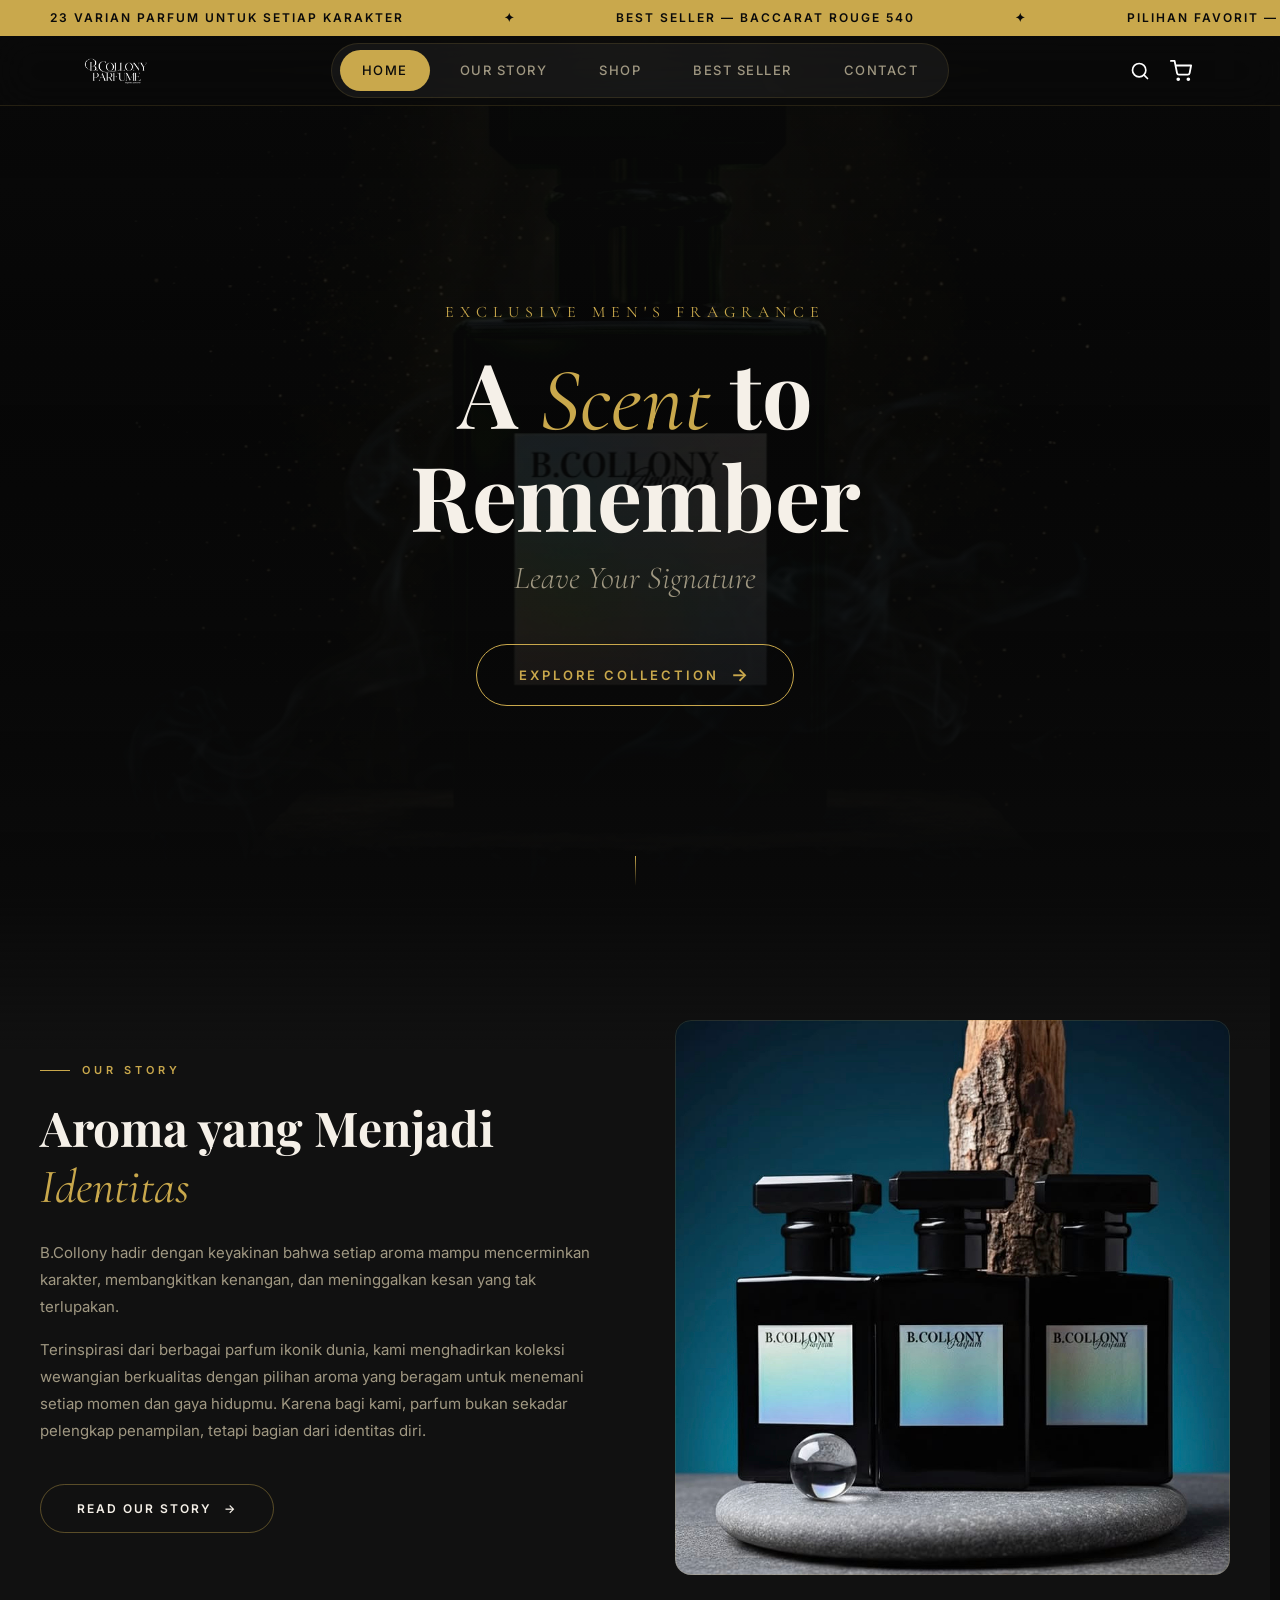
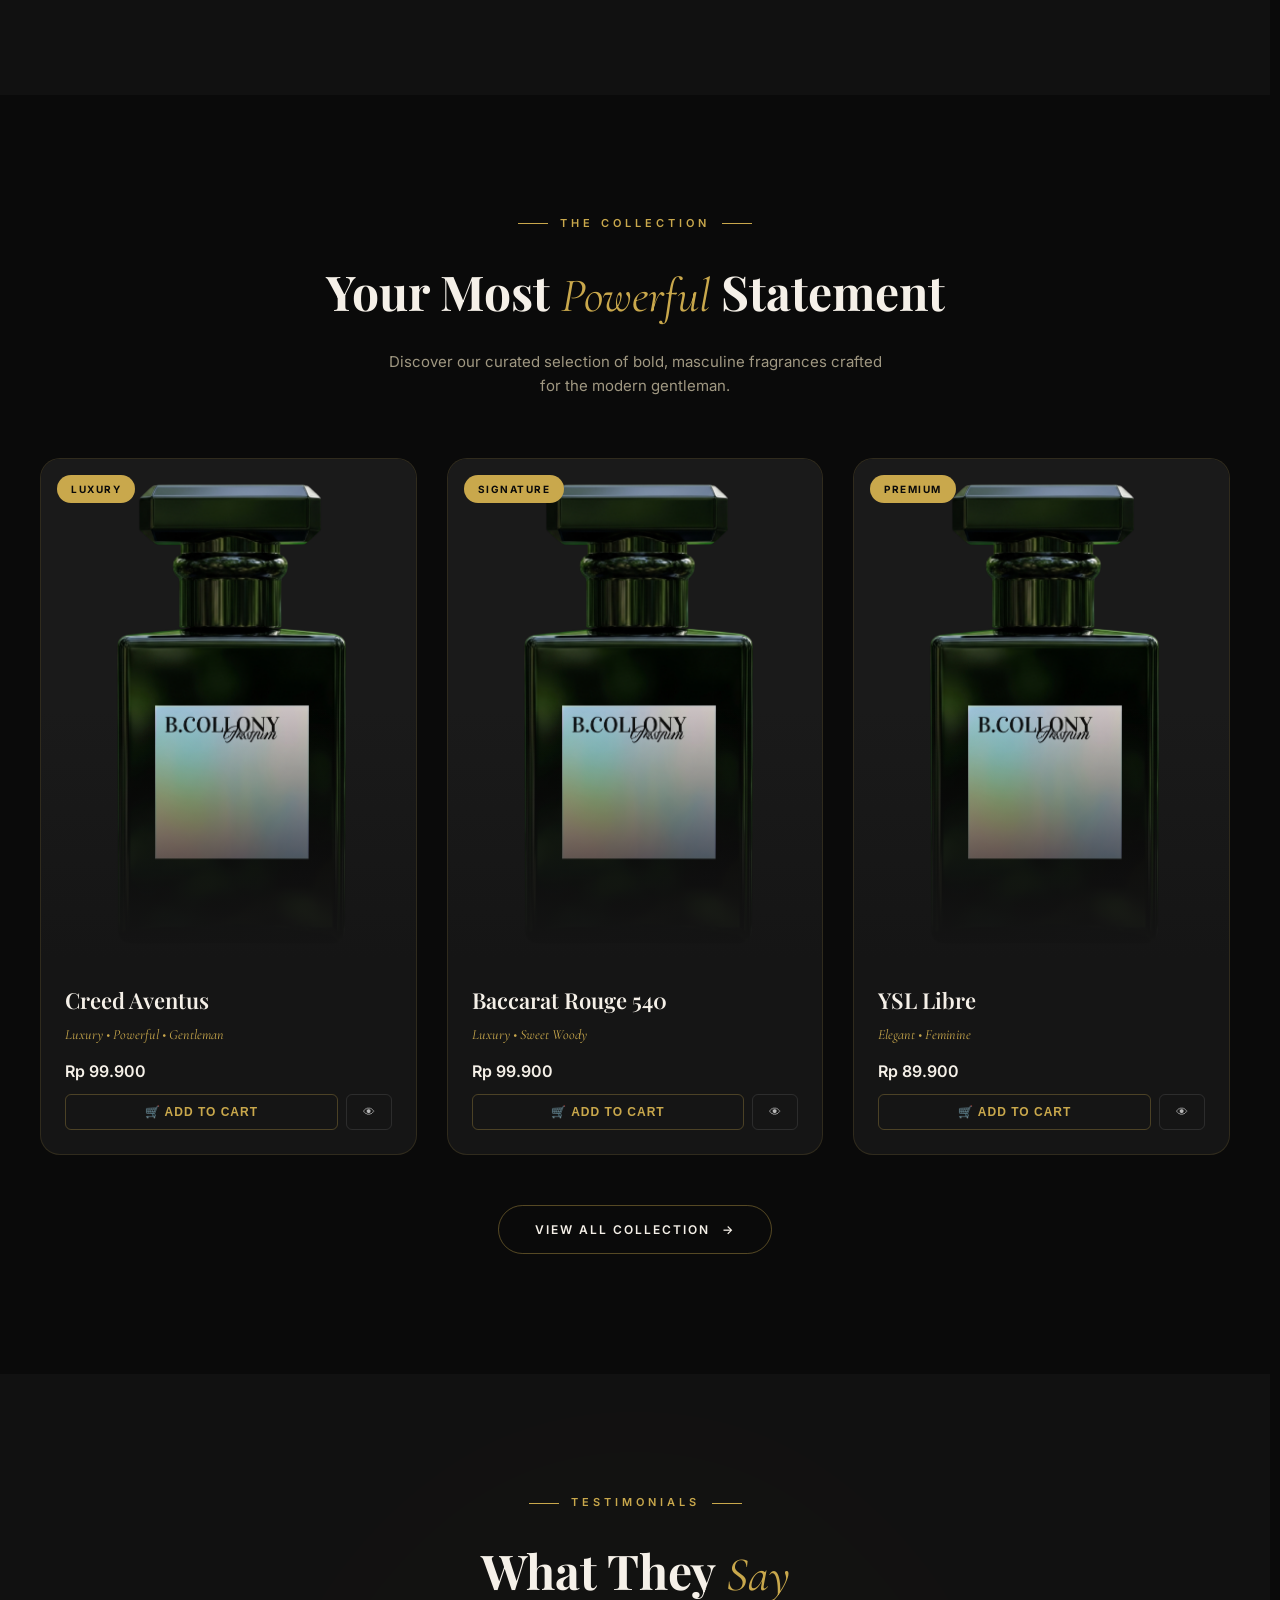
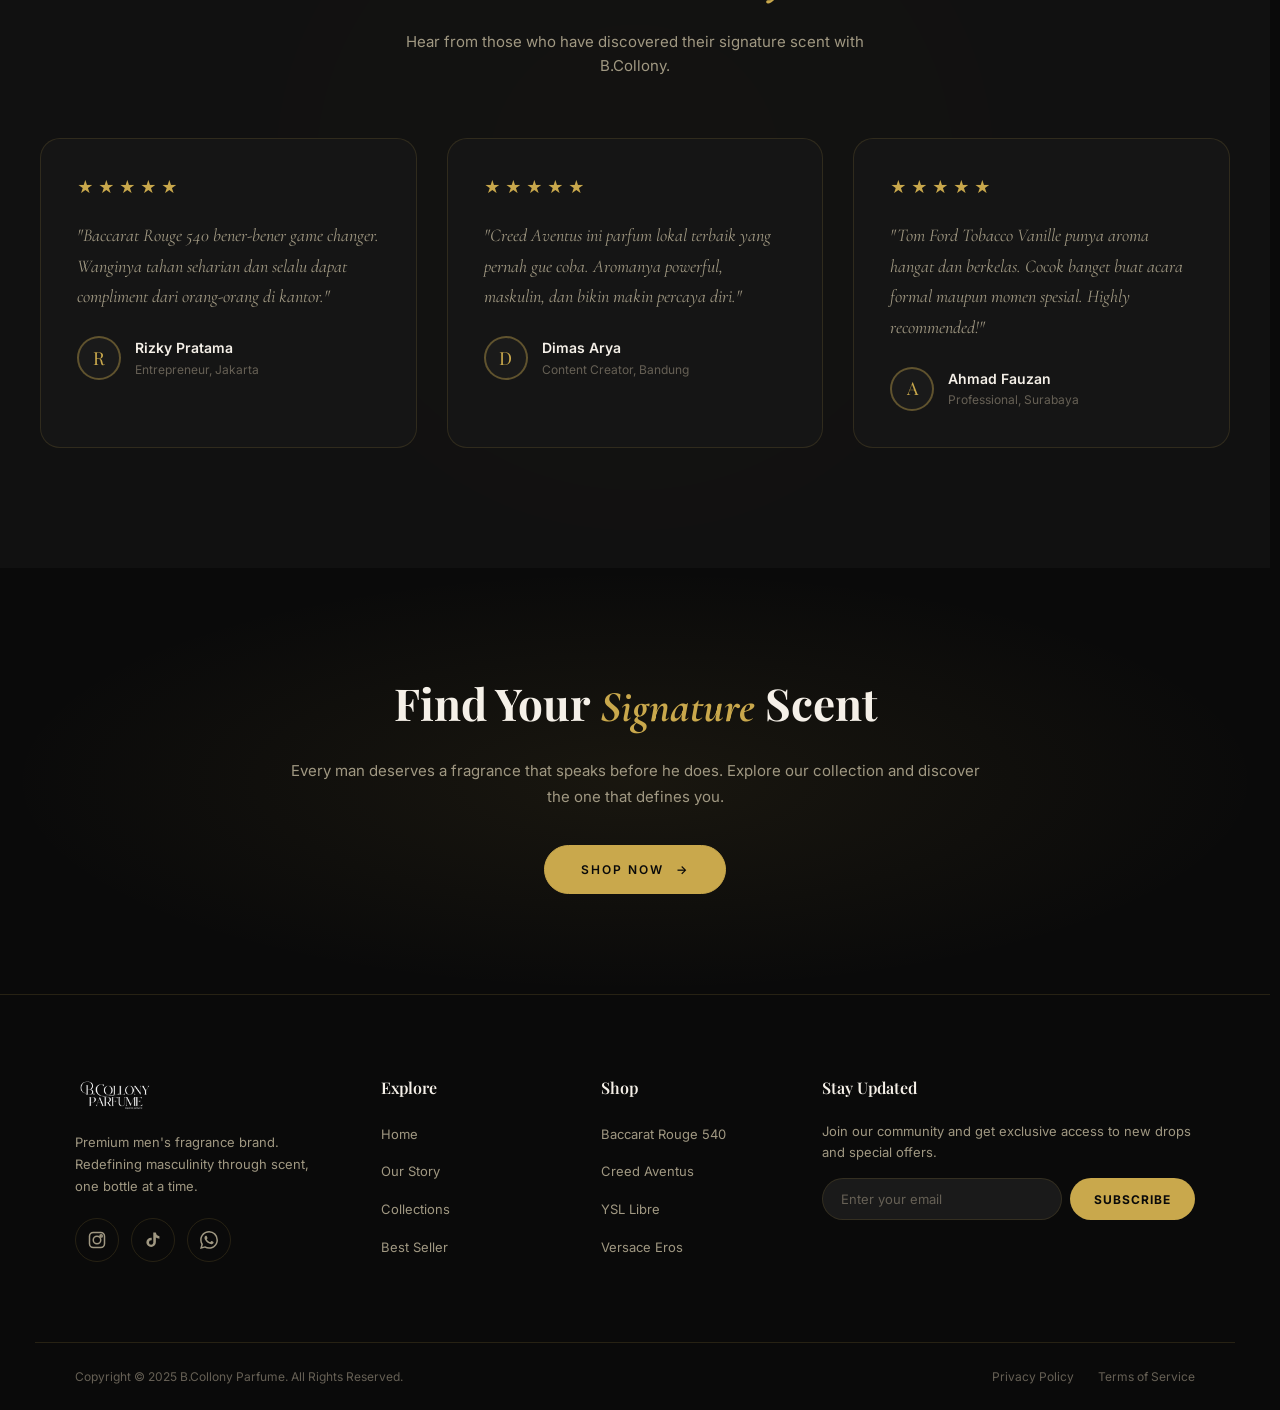
==== commit cc01a791: "Update website dan menambahkan gambar baru" ====
--- a/index.html
+++ b/index.html
@@ -5,9 +5,9 @@
   <meta charset="UTF-8">
   <meta name="viewport" content="width=device-width, initial-scale=1.0">
   <meta name="description"
-    content="B.Collony Parfume — Redefine Your Signature. Premium men's fragrance collection with bold, dark, and luxurious scents.">
-  <title>B.Collony Parfume — Redefine Your Signature</title>
-  <link rel="stylesheet" href="style.css">
+    content="B.Collony Parfume — Leave Your Signature. Premium men's fragrance collection with bold, dark, and luxurious scents.">
+  <title>B.Collony Parfume — Leave Your Signature</title>
+  <link rel="stylesheet" href="style.css?v=hero-scroll-fix-v7-20260715">
   <link rel="icon" type="image/svg+xml"
     href="data:image/svg+xml,%3Csvg xmlns='http://www.w3.org/2000/svg' viewBox='0 0 100 100'%3E%3Ctext y='.9em' font-size='90'%3E🖤%3C/text%3E%3C/svg%3E">
 </head>
@@ -19,14 +19,14 @@
   <!-- Marquee Banner -->
   <div class="marquee-banner">
     <div class="marquee-track">
-      <span>New Collection — Noir Edition Available Now</span><span>✦</span>
-      <span>Free Shipping For Orders Above Rp500.000</span><span>✦</span>
-      <span>New Collection — Noir Edition Available Now</span><span>✦</span>
-      <span>Free Shipping For Orders Above Rp500.000</span><span>✦</span>
-      <span>New Collection — Noir Edition Available Now</span><span>✦</span>
-      <span>Free Shipping For Orders Above Rp500.000</span><span>✦</span>
-      <span>New Collection — Noir Edition Available Now</span><span>✦</span>
-      <span>Free Shipping For Orders Above Rp500.000</span><span>✦</span>
+      <span>23 Varian Parfum untuk Setiap Karakter</span><span>✦</span>
+      <span>Best Seller — Baccarat Rouge 540</span><span>✦</span>
+      <span>Pilihan Favorit — Creed Aventus &amp; YSL Libre</span><span>✦</span>
+      <span>Mulai dari Rp 59.900</span><span>✦</span>
+      <span>23 Varian Parfum untuk Setiap Karakter</span><span>✦</span>
+      <span>Best Seller — Baccarat Rouge 540</span><span>✦</span>
+      <span>Pilihan Favorit — Creed Aventus &amp; YSL Libre</span><span>✦</span>
+      <span>Mulai dari Rp 59.900</span><span>✦</span>
     </div>
   </div>
 
@@ -74,6 +74,22 @@
       <div class="particle"></div>
       <div class="particle"></div>
       <div class="particle"></div>
+      <div class="particle"></div>
+      <div class="particle"></div>
+      <div class="particle"></div>
+      <div class="particle"></div>
+      <div class="particle"></div>
+      <div class="particle"></div>
+      <div class="particle"></div>
+      <div class="particle"></div>
+      <div class="particle"></div>
+      <div class="particle"></div>
+      <div class="particle"></div>
+      <div class="particle"></div>
+      <div class="particle"></div>
+      <div class="particle"></div>
+      <div class="particle"></div>
+      <div class="particle"></div>
     </div>
     <div class="hero-content">
       <p class="hero-subtitle-top">Exclusive Men's Fragrance</p>
@@ -92,16 +108,17 @@
     <div class="home-about-inner">
       <div class="home-about-text" data-animate="slide-left">
         <div class="section-label">Our Story</div>
-        <h2>Dari <span class="italic">Passion</span> Menjadi Parfum yang <span class="italic">Berbicara</span></h2>
-        <p>B.Collony lahir dari keyakinan bahwa setiap pria layak memiliki signature scent yang mencerminkan karakter
-          dan kepribadiannya. Kami percaya parfum bukan hanya wangi — tapi sebuah statement.</p>
-        <p>Setiap botol B.Collony dirancang dengan detail, dari pemilihan bahan premium hingga komposisi aroma yang
-          seimbang antara bold dan elegan.</p>
+        <h2>Aroma yang Menjadi <span class="italic">Identitas</span></h2>
+        <p>B.Collony hadir dengan keyakinan bahwa setiap aroma mampu mencerminkan karakter, membangkitkan kenangan,
+          dan meninggalkan kesan yang tak terlupakan.</p>
+        <p>Terinspirasi dari berbagai parfum ikonik dunia, kami menghadirkan koleksi wewangian berkualitas dengan pilihan
+          aroma yang beragam untuk menemani setiap momen dan gaya hidupmu. Karena bagi kami, parfum bukan sekadar
+          pelengkap penampilan, tetapi bagian dari identitas diri.</p>
         <a href="story.html" class="cta-button" style="margin-top: 24px;">Read Our Story <span
             class="arrow">→</span></a>
       </div>
       <div class="home-about-image" data-animate="slide-right" data-tilt>
-        <img src="assets/images/collection.jpg" alt="B.Collony Collection" loading="lazy">
+        <img src="assets/images/img-3938.png" alt="B.Collony perfume collection" loading="lazy">
       </div>
     </div>
   </section>
@@ -187,7 +204,7 @@
       <div class="testimonials-grid">
         <div class="testimonial-card" data-animate="fade-up" data-delay="0">
           <div class="testimonial-stars">★★★★★</div>
-          <p class="testimonial-text">"Noir Edition bener-bener game changer. Wanginya tahan seharian dan selalu dapat
+          <p class="testimonial-text">"Baccarat Rouge 540 bener-bener game changer. Wanginya tahan seharian dan selalu dapat
             compliment dari orang-orang di kantor."</p>
           <div class="testimonial-author">
             <div class="testimonial-avatar">R</div>
@@ -199,8 +216,8 @@
         </div>
         <div class="testimonial-card" data-animate="fade-up" data-delay="150">
           <div class="testimonial-stars">★★★★★</div>
-          <p class="testimonial-text">"Savage Collection ini parfum lokal terbaik yang pernah gue coba. Bold, masculine,
-            dan harganya worth it banget."</p>
+          <p class="testimonial-text">"Creed Aventus ini parfum lokal terbaik yang pernah gue coba. Aromanya powerful,
+            maskulin, dan bikin makin percaya diri."</p>
           <div class="testimonial-author">
             <div class="testimonial-avatar">D</div>
             <div>
@@ -211,8 +228,8 @@
         </div>
         <div class="testimonial-card" data-animate="fade-up" data-delay="300">
           <div class="testimonial-stars">★★★★★</div>
-          <p class="testimonial-text">"Legacy punya vibe classic yang elegan. Cocok buat acara formal maupun casual.
-            Highly recommended!"</p>
+          <p class="testimonial-text">"Tom Ford Tobacco Vanille punya aroma hangat dan berkelas. Cocok banget buat acara
+            formal maupun momen spesial. Highly recommended!"</p>
           <div class="testimonial-author">
             <div class="testimonial-avatar">A</div>
             <div>
@@ -254,7 +271,7 @@
               <path
                 d="M19.59 6.69a4.83 4.83 0 0 1-3.77-4.25V2h-3.45v13.67a2.89 2.89 0 0 1-2.88 2.5 2.89 2.89 0 0 1-2.89-2.89 2.89 2.89 0 0 1 2.89-2.89c.28 0 .54.04.79.1v-3.5a6.37 6.37 0 0 0-.79-.05A6.34 6.34 0 0 0 3.15 15a6.34 6.34 0 0 0 6.34 6.34 6.34 6.34 0 0 0 6.34-6.34V8.73a8.19 8.19 0 0 0 4.76 1.52v-3.4a4.85 4.85 0 0 1-1-.16z" />
             </svg></a>
-          <a href="#" class="social-icon" aria-label="WhatsApp"><svg width="18" height="18" viewBox="0 0 24 24"
+          <a href="https://wa.me/62895383060656" class="social-icon" aria-label="WhatsApp"><svg width="18" height="18" viewBox="0 0 24 24"
               fill="currentColor">
               <path
                 d="M17.472 14.382c-.297-.149-1.758-.867-2.03-.967-.273-.099-.471-.148-.67.15-.197.297-.767.966-.94 1.164-.173.199-.347.223-.644.075-.297-.15-1.255-.463-2.39-1.475-.883-.788-1.48-1.761-1.653-2.059-.173-.297-.018-.458.13-.606.134-.133.298-.347.446-.52.149-.174.198-.298.298-.497.099-.198.05-.371-.025-.52-.075-.149-.669-1.612-.916-2.207-.242-.579-.487-.5-.669-.51-.173-.008-.371-.01-.57-.01-.198 0-.52.074-.792.372-.272.297-1.04 1.016-1.04 2.479 0 1.462 1.065 2.875 1.213 3.074.149.198 2.096 3.2 5.077 4.487.709.306 1.262.489 1.694.625.712.227 1.36.195 1.871.118.571-.085 1.758-.719 2.006-1.413.248-.694.248-1.289.173-1.413-.074-.124-.272-.198-.57-.347m-5.421 7.403h-.004a9.87 9.87 0 01-5.031-1.378l-.361-.214-3.741.982.998-3.648-.235-.374a9.86 9.86 0 01-1.51-5.26c.001-5.45 4.436-9.884 9.888-9.884 2.64 0 5.122 1.03 6.988 2.898a9.825 9.825 0 012.893 6.994c-.003 5.45-4.437 9.884-9.885 9.884m8.413-18.297A11.815 11.815 0 0012.05 0C5.495 0 .16 5.335.157 11.892c0 2.096.547 4.142 1.588 5.945L.057 24l6.305-1.654a11.882 11.882 0 005.683 1.448h.005c6.554 0 11.89-5.335 11.893-11.893a11.821 11.821 0 00-3.48-8.413z" />
@@ -273,10 +290,10 @@
       <div class="footer-col">
         <h4 class="footer-col-title">Shop</h4>
         <ul class="footer-links">
-          <li><a href="shop.html">Noir Edition</a></li>
-          <li><a href="shop.html">Savage Collection</a></li>
-          <li><a href="shop.html">Legacy Series</a></li>
-          <li><a href="shop.html">Gift Sets</a></li>
+          <li><a href="bestseller.html">Baccarat Rouge 540</a></li>
+          <li><a href="shop.html">Creed Aventus</a></li>
+          <li><a href="shop.html">YSL Libre</a></li>
+          <li><a href="shop.html">Versace Eros</a></li>
         </ul>
       </div>
       <div class="footer-col">
@@ -298,7 +315,7 @@
   </footer>
 
   <script src="products.js"></script>
-  <script src="script.js"></script>
+  <script src="script.js?v=whatsapp-fix-v6-20260715"></script>
 </body>
 
-</html>+</html>
--- a/style.css
+++ b/style.css
@@ -49,6 +49,7 @@
 
 html {
   scroll-behavior: smooth;
+  scrollbar-gutter: stable;
   scrollbar-width: thin;
   scrollbar-color: var(--gold-primary) var(--bg-primary);
   overflow-x: hidden;
@@ -68,12 +69,15 @@
   -moz-osx-font-smoothing: grayscale;
 }
 
+html.page-scroll-locked,
+body.page-scroll-locked,
 html.cart-scroll-locked,
 body.cart-scroll-locked {
   overflow: hidden !important;
   overscroll-behavior: none;
 }
 
+body.page-scroll-locked,
 body.cart-scroll-locked {
   position: fixed;
   left: 0;
@@ -355,6 +359,23 @@
   color: var(--text-dark);
 }
 
+.contact-submit-button,
+.contact-submit-button:hover {
+  box-shadow: none;
+  transform: none;
+  transition: none;
+}
+
+.contact-submit-button::before {
+  display: none;
+}
+
+.contact-submit-button .arrow,
+.contact-submit-button:hover .arrow {
+  transform: none;
+  transition: none;
+}
+
 /* =============================================
    PAGE: HOME (index.html)
    ============================================= */
@@ -404,28 +425,48 @@
 
 .particle {
   position: absolute;
+  bottom: -10vh;
   width: 3px;
   height: 3px;
   background: var(--gold-primary);
   border-radius: 50%;
   opacity: 0;
-  animation: particleFloat 8s ease-in-out infinite;
-}
-
-.particle:nth-child(1) { left: 10%; animation-delay: 0s; animation-duration: 7s; }
-.particle:nth-child(2) { left: 25%; animation-delay: 1.5s; animation-duration: 9s; }
-.particle:nth-child(3) { left: 40%; animation-delay: 3s; animation-duration: 6s; }
-.particle:nth-child(4) { left: 55%; animation-delay: 0.8s; animation-duration: 8s; }
-.particle:nth-child(5) { left: 70%; animation-delay: 2.2s; animation-duration: 10s; }
-.particle:nth-child(6) { left: 85%; animation-delay: 4s; animation-duration: 7.5s; }
-.particle:nth-child(7) { left: 15%; animation-delay: 1s; animation-duration: 9.5s; }
-.particle:nth-child(8) { left: 60%; animation-delay: 3.5s; animation-duration: 6.5s; }
+  box-shadow: none;
+  animation: particleFloat var(--particle-duration, 8s) linear infinite;
+  will-change: transform, opacity;
+}
+
+.particle:nth-child(1) { left: 6%; --particle-duration: 7s; --drift-mid: 26px; --drift-end: -18px; animation-delay: 0s; }
+.particle:nth-child(2) { left: 12%; --particle-duration: 9s; --drift-mid: -22px; --drift-end: 15px; animation-delay: -1.5s; }
+.particle:nth-child(3) { left: 18%; --particle-duration: 6s; --drift-mid: 18px; --drift-end: -10px; animation-delay: -3s; }
+.particle:nth-child(4) { left: 24%; --particle-duration: 8s; --drift-mid: -28px; --drift-end: 20px; animation-delay: -0.8s; }
+.particle:nth-child(5) { left: 30%; --particle-duration: 10s; --drift-mid: 24px; --drift-end: -16px; animation-delay: -2.2s; }
+.particle:nth-child(6) { left: 36%; --particle-duration: 7.5s; --drift-mid: -16px; --drift-end: 28px; animation-delay: -4s; }
+.particle:nth-child(7) { left: 42%; --particle-duration: 9.5s; --drift-mid: 32px; --drift-end: -22px; animation-delay: -1s; }
+.particle:nth-child(8) { left: 48%; --particle-duration: 6.5s; --drift-mid: -24px; --drift-end: 18px; animation-delay: -3.5s; }
+.particle:nth-child(9) { left: 54%; --particle-duration: 8.5s; --drift-mid: 20px; --drift-end: -30px; animation-delay: -0.4s; }
+.particle:nth-child(10) { left: 60%; --particle-duration: 11s; --drift-mid: -30px; --drift-end: 24px; animation-delay: -2.8s; }
+.particle:nth-child(11) { left: 66%; --particle-duration: 7.2s; --drift-mid: 16px; --drift-end: -12px; animation-delay: -1.9s; }
+.particle:nth-child(12) { left: 72%; --particle-duration: 9.8s; --drift-mid: -18px; --drift-end: 30px; animation-delay: -4.6s; }
+.particle:nth-child(13) { left: 78%; --particle-duration: 6.8s; --drift-mid: 28px; --drift-end: -18px; animation-delay: -0.9s; }
+.particle:nth-child(14) { left: 84%; --particle-duration: 10.5s; --drift-mid: -34px; --drift-end: 22px; animation-delay: -3.8s; }
+.particle:nth-child(15) { left: 90%; --particle-duration: 7.8s; --drift-mid: 18px; --drift-end: -28px; animation-delay: -2.1s; }
+.particle:nth-child(16) { left: 96%; --particle-duration: 9.2s; --drift-mid: -26px; --drift-end: 16px; animation-delay: -5s; }
+.particle:nth-child(17) { left: 9%; --particle-duration: 12s; --drift-mid: -14px; --drift-end: 26px; animation-delay: -5.4s; }
+.particle:nth-child(18) { left: 21%; --particle-duration: 8.2s; --drift-mid: 36px; --drift-end: -24px; animation-delay: -4.2s; }
+.particle:nth-child(19) { left: 33%; --particle-duration: 10.8s; --drift-mid: -20px; --drift-end: 34px; animation-delay: -6s; }
+.particle:nth-child(20) { left: 45%; --particle-duration: 7.4s; --drift-mid: 22px; --drift-end: -14px; animation-delay: -2.6s; }
+.particle:nth-child(21) { left: 57%; --particle-duration: 9.6s; --drift-mid: -36px; --drift-end: 20px; animation-delay: -5.8s; }
+.particle:nth-child(22) { left: 69%; --particle-duration: 8.8s; --drift-mid: 30px; --drift-end: -26px; animation-delay: -3.1s; }
+.particle:nth-child(23) { left: 81%; --particle-duration: 11.5s; --drift-mid: -18px; --drift-end: 32px; animation-delay: -6.4s; }
+.particle:nth-child(24) { left: 93%; --particle-duration: 7.1s; --drift-mid: 24px; --drift-end: -20px; animation-delay: -1.2s; }
 
 @keyframes particleFloat {
-  0% { transform: translateY(100vh) scale(0); opacity: 0; }
+  0% { transform: translate3d(0, 0, 0) scale(0); opacity: 0; }
   10% { opacity: 0.6; }
+  52% { transform: translate3d(var(--drift-mid, 24px), -62vh, 0) scale(1); opacity: 0.45; }
   90% { opacity: 0.2; }
-  100% { transform: translateY(-20vh) scale(1); opacity: 0; }
+  100% { transform: translate3d(var(--drift-end, -18px), -122vh, 0) scale(1); opacity: 0; }
 }
 
 .hero-content {
@@ -546,6 +587,17 @@
   animation: scrollPulse 2s ease-in-out infinite;
 }
 
+@media (min-width: 769px) {
+  .scroll-indicator {
+    bottom: 14px;
+    gap: 0;
+  }
+
+  .scroll-line {
+    height: 30px;
+  }
+}
+
 @keyframes scrollPulse {
   0%, 100% { opacity: 1; transform: scaleY(1); }
   50% { opacity: 0.3; transform: scaleY(0.6); }
@@ -608,7 +660,7 @@
   position: relative;
   border-radius: 16px;
   overflow: hidden;
-  aspect-ratio: 4/5;
+  aspect-ratio: 1/1;
 }
 
 .home-about-image img {
@@ -1033,7 +1085,7 @@
   border-radius: 16px;
   overflow: hidden;
   position: relative;
-  aspect-ratio: 4/5;
+  aspect-ratio: 1/1;
 }
 
 .story-block-image img {
@@ -1079,8 +1131,53 @@
 }
 
 .value-icon {
-  font-size: 40px;
-  margin-bottom: 20px;
+  width: 84px;
+  height: 84px;
+  margin: 0 auto 24px;
+  display: flex;
+  align-items: center;
+  justify-content: center;
+  color: var(--gold-primary);
+  border: 1px solid var(--border-gold);
+  border-radius: 50%;
+  background:
+    radial-gradient(circle at 35% 25%, rgba(232,213,163,0.18), transparent 38%),
+    linear-gradient(145deg, rgba(201,168,76,0.12), rgba(255,255,255,0.02));
+  box-shadow: inset 0 0 24px rgba(201,168,76,0.08), 0 16px 40px rgba(0,0,0,0.25);
+  transition: var(--transition-fast);
+}
+
+.value-icon svg {
+  width: 48px;
+  height: 48px;
+  overflow: visible;
+}
+
+.value-icon .icon-line,
+.value-icon .icon-fill {
+  stroke: currentColor;
+  stroke-width: 2;
+  stroke-linecap: round;
+  stroke-linejoin: round;
+}
+
+.value-icon .icon-line {
+  fill: none;
+}
+
+.value-icon .icon-fill {
+  fill: rgba(201,168,76,0.1);
+}
+
+.value-icon .soft {
+  opacity: 0.55;
+}
+
+.value-card:hover .value-icon {
+  color: var(--gold-light);
+  transform: translateY(-4px);
+  border-color: var(--gold-primary);
+  box-shadow: inset 0 0 28px rgba(201,168,76,0.14), 0 18px 46px rgba(201,168,76,0.12);
 }
 
 .value-card h3 {
@@ -1377,6 +1474,13 @@
 }
 
 .product-actions .cta-button {
+  flex: 1;
+  min-height: 54px;
+  justify-content: center;
+  padding: 16px 24px;
+  border-radius: 10px;
+  font-size: 13px;
+  text-align: center;
   transform: none !important;
 }
 
@@ -1528,6 +1632,27 @@
   flex-shrink: 0;
 }
 
+.contact-info-icon svg {
+  width: 22px;
+  height: 22px;
+  fill: none;
+  stroke: currentColor;
+  stroke-width: 2;
+  stroke-linecap: round;
+  stroke-linejoin: round;
+}
+
+.contact-info-icon .whatsapp-svg,
+.social-icon .whatsapp-svg {
+  fill: currentColor;
+  stroke: none;
+}
+
+.social-icon .whatsapp-svg {
+  width: 18px;
+  height: 18px;
+}
+
 .contact-info-item h4 {
   font-family: var(--font-heading);
   font-size: 16px;
@@ -1539,6 +1664,30 @@
   font-size: 13px;
   color: var(--text-secondary);
   line-height: 1.6;
+}
+
+.contact-map-link {
+  display: inline-flex;
+  align-items: center;
+  gap: 8px;
+  margin-top: 8px;
+  color: var(--gold-primary);
+  font-size: 12px;
+  font-weight: 700;
+  letter-spacing: 1px;
+  text-transform: uppercase;
+}
+
+.contact-map-link span {
+  transition: transform var(--transition-fast);
+}
+
+.contact-map-link:hover {
+  color: var(--gold-light);
+}
+
+.contact-map-link:hover span {
+  transform: translateX(4px);
 }
 
 .contact-socials h4 {
@@ -1755,6 +1904,9 @@
     gap: 4px;
     backdrop-filter: blur(30px);
     transition: right 0.5s cubic-bezier(0.16, 1, 0.3, 1);
+    overflow-y: auto;
+    overscroll-behavior: contain;
+    -webkit-overflow-scrolling: touch;
   }
 
   .nav-menu.open { right: 0; }
@@ -1777,16 +1929,20 @@
   /* === MOBILE HERO VIEWPORT PRECISION === */
   .hero-section {
     height: 100vh;
-    height: 100dvh;
+    height: 100svh;
     min-height: 0;
     max-height: 100vh;
-    max-height: 100dvh;
+    max-height: 100svh;
+  }
+
+  .hero-bg img {
+    transform: none !important;
   }
 
   .hero-content {
     padding: 0 clamp(16px, 5vw, 24px);
     padding-top: 90px; /* 30px banner + 60px navbar */
-    padding-bottom: clamp(20px, 4vh, 50px);
+    padding-bottom: clamp(20px, 4svh, 50px);
     height: 100%;
     display: flex;
     flex-direction: column;
@@ -1798,30 +1954,30 @@
   .hero-subtitle-top {
     font-size: clamp(9px, 2.5vw, 13px);
     letter-spacing: clamp(2px, 1vw, 4px);
-    margin-bottom: clamp(8px, 2vh, 20px);
+    margin-bottom: clamp(8px, 2svh, 20px);
   }
 
   .hero-title {
     font-size: clamp(28px, 9vw, 48px);
-    margin-bottom: clamp(4px, 1vh, 10px);
+    margin-bottom: clamp(4px, 1svh, 10px);
   }
 
   .hero-tagline {
     font-size: clamp(16px, 4.5vw, 24px);
-    margin-bottom: clamp(16px, 4vh, 40px);
+    margin-bottom: clamp(16px, 4svh, 40px);
   }
 
   .hero-cta {
-    padding: clamp(10px, 2.5vh, 16px) clamp(24px, 6vw, 42px);
+    padding: clamp(10px, 2.5svh, 16px) clamp(24px, 6vw, 42px);
     font-size: clamp(10px, 2.5vw, 13px);
     letter-spacing: clamp(1px, 0.5vw, 3px);
   }
 
   .scroll-indicator {
-    bottom: clamp(12px, 3vh, 40px);
+    bottom: clamp(12px, 3svh, 40px);
   }
   .scroll-line {
-    height: clamp(20px, 5vh, 50px);
+    height: clamp(20px, 5svh, 50px);
   }
 
   .home-about { padding: clamp(40px, 10vh, 80px) 24px; }
@@ -1856,6 +2012,12 @@
   .product-gallery-thumbs { grid-template-columns: repeat(3, 1fr); }
   .size-options { flex-wrap: wrap; }
   .product-actions { flex-direction: column; }
+
+  .product-actions .cta-button {
+    width: 100%;
+    min-height: 56px;
+    flex: 0 0 auto;
+  }
 
   .note-item { flex-wrap: wrap; gap: 8px; }
   .note-value { min-width: auto; width: 100%; font-size: 12px; }
@@ -1901,8 +2063,10 @@
    ============================================ */
 .modal-overlay {
   position: fixed;
-  top: 0; left: 0;
-  width: 100%; height: 100%;
+  inset: 0;
+  width: 100%;
+  height: 100vh;
+  height: 100dvh;
   background: rgba(0,0,0,0.85);
   backdrop-filter: blur(8px);
   -webkit-backdrop-filter: blur(8px);
@@ -1914,6 +2078,8 @@
   visibility: hidden;
   transition: all 0.4s cubic-bezier(0.16,1,0.3,1);
   padding: 20px;
+  overflow: hidden;
+  overscroll-behavior: none;
 }
 .modal-overlay.active {
   opacity: 1;
@@ -1925,8 +2091,11 @@
   border-radius: 16px;
   max-width: 900px;
   width: 100%;
-  max-height: 90vh;
+  max-height: calc(100vh - 40px);
+  max-height: calc(100dvh - 40px);
   overflow-y: auto;
+  overscroll-behavior: contain;
+  -webkit-overflow-scrolling: touch;
   display: grid;
   grid-template-columns: 1fr 1fr;
   gap: 0;
@@ -2312,6 +2481,12 @@
   transform: translateY(-2px);
   box-shadow: 0 8px 25px rgba(201,168,76,0.3);
 }
+.cart-checkout:disabled {
+  cursor: not-allowed;
+  opacity: 0.45;
+  transform: none;
+  box-shadow: none;
+}
 
 /* Add to cart button on product cards */
 .product-card-actions {
@@ -2412,7 +2587,9 @@
 .search-overlay {
   position: fixed;
   top: 0; left: 0;
-  width: 100%; height: 100%;
+  width: 100%;
+  height: 100vh;
+  height: 100dvh;
   background: rgba(5, 5, 5, 0.94);
   backdrop-filter: blur(30px);
   -webkit-backdrop-filter: blur(30px);
@@ -2423,6 +2600,8 @@
   opacity: 0;
   visibility: hidden;
   transition: all 0.5s cubic-bezier(0.16, 1, 0.3, 1);
+  overflow: hidden;
+  overscroll-behavior: contain;
 }
 .search-overlay.active {
   opacity: 1;
@@ -2484,6 +2663,7 @@
   width: 100%;
   max-width: 600px;
   margin: 0 auto;
+  min-width: 0;
 }
 
 .search-bar-glow {
@@ -2510,6 +2690,8 @@
   position: relative;
   display: flex;
   align-items: center;
+  width: 100%;
+  min-width: 0;
   border-radius: 50px;
   border: 1px solid rgba(201,168,76,0.2);
   background: rgba(255,255,255,0.03);
@@ -2646,7 +2828,8 @@
 
 /* Search input */
 .search-input {
-  flex: 1;
+  flex: 1 1 auto;
+  min-width: 0;
   padding: 18px 20px;
   background: transparent;
   border: none;
@@ -2672,6 +2855,7 @@
 
 /* Search submit button */
 .search-submit-btn {
+  flex: 0 0 auto;
   padding: 10px 22px;
   margin-right: 8px;
   border: none;
@@ -2707,7 +2891,9 @@
   max-width: 700px;
   padding: 8px 24px 40px;
   flex: 1;
+  min-height: 0;
   overflow-y: auto;
+  overscroll-behavior: contain;
   -webkit-overflow-scrolling: touch;
 }
 
@@ -2846,6 +3032,8 @@
 }
 
 .search-suggestion-tag {
+  position: relative;
+  z-index: 2;
   padding: 7px 18px;
   background: rgba(201,168,76,0.06);
   border: 1px solid rgba(201,168,76,0.15);
@@ -2885,30 +3073,103 @@
    MODAL & CART RESPONSIVE
    ============================================ */
 @media (max-width: 768px) {
+  .modal-overlay {
+    padding: 12px;
+  }
   .modal-content {
     grid-template-columns: 1fr;
-    max-height: 95vh;
+    max-height: calc(100vh - 24px);
+    max-height: calc(100dvh - 24px);
   }
   .modal-image {
     border-radius: 16px 16px 0 0;
-    padding: 30px;
+    padding: 20px;
     min-height: 250px;
+    min-height: clamp(190px, 30dvh, 250px);
   }
   .modal-image img {
-    max-width: 180px;
+    width: auto;
+    max-width: min(180px, 55vw);
+    max-height: 210px;
+    max-height: clamp(160px, 26dvh, 210px);
   }
   .modal-info {
-    padding: 24px 20px;
+    padding: 22px 20px;
+    gap: 12px;
   }
   .modal-info h2 {
     font-size: 22px;
   }
   .modal-actions {
-    flex-direction: column;
+    gap: 8px;
+  }
+  .modal-actions .cta-button {
+    min-width: 0;
+    padding: 13px 10px;
+    font-size: 11px;
+    letter-spacing: 1px;
   }
   .cart-sidebar {
     width: 100%;
     max-width: 100vw;
+  }
+}
+
+@media (max-width: 480px) {
+  .modal-overlay {
+    padding: 0;
+  }
+  .modal-content {
+    display: flex;
+    flex-direction: column;
+    width: 100%;
+    height: 100vh;
+    height: 100dvh;
+    max-height: 100vh;
+    max-height: 100dvh;
+    border: 0;
+    border-radius: 0;
+    overflow: hidden;
+  }
+  .modal-close {
+    position: absolute;
+    top: max(12px, env(safe-area-inset-top));
+    right: 12px;
+    width: 42px;
+    height: 42px;
+    background: rgba(15,15,15,0.72);
+    backdrop-filter: blur(8px);
+    -webkit-backdrop-filter: blur(8px);
+  }
+  .modal-image {
+    flex: 0 0 220px;
+    flex: 0 0 clamp(180px, 31dvh, 240px);
+    min-height: 0;
+    padding: calc(16px + env(safe-area-inset-top)) 16px 14px;
+    border-radius: 0;
+  }
+  .modal-image img {
+    max-width: min(160px, 46vw);
+    max-height: 205px;
+    max-height: clamp(150px, 27dvh, 205px);
+  }
+  .modal-info {
+    flex: 1 1 auto;
+    min-height: 0;
+    overflow-y: auto;
+    overscroll-behavior: contain;
+    -webkit-overflow-scrolling: touch;
+    padding: 18px 16px calc(20px + env(safe-area-inset-bottom));
+  }
+  .modal-desc {
+    line-height: 1.6;
+  }
+  .modal-note-item {
+    align-items: flex-start;
+  }
+  .modal-note-value {
+    flex: 1;
+    min-width: 0;
   }
 }
 
@@ -3000,7 +3261,8 @@
 
   /* Search overlay mobile — gooey search bar */
   .search-overlay-header {
-    padding: 70px 16px 16px;
+    max-width: none;
+    padding: 70px 20px 16px;
   }
   .search-overlay-close {
     top: 20px;
@@ -3014,22 +3276,26 @@
     padding-right: 50px;
   }
   .search-bar-wrapper {
+    width: 100%;
     max-width: 100%;
   }
   .search-bar-inner {
     border-radius: 40px;
+    transform: none !important;
   }
   .search-bar-icon {
-    padding-left: 16px;
+    flex: 0 0 auto;
+    padding-left: 14px;
   }
   .search-input {
     font-size: 16px;
-    padding: 14px 14px;
+    padding: 14px 10px 14px 12px;
   }
   .search-submit-btn {
-    padding: 8px 16px;
-    font-size: 11px;
-    margin-right: 6px;
+    padding: 8px 14px;
+    font-size: 10px;
+    letter-spacing: 1.2px;
+    margin-right: 8px;
   }
   .search-results {
     padding: 8px 16px 30px;
@@ -3086,3 +3352,67 @@
     font-size: 13px !important;
   }
 }
+
+/* ============================================
+   BACK TO TOP
+   ============================================ */
+.back-to-top {
+  position: fixed;
+  right: max(24px, env(safe-area-inset-right));
+  bottom: max(24px, env(safe-area-inset-bottom));
+  width: 48px;
+  height: 48px;
+  padding: 0;
+  display: grid;
+  place-items: center;
+  color: var(--text-dark);
+  background: var(--gold-primary);
+  border: 1px solid var(--gold-light);
+  border-radius: 50%;
+  box-shadow: 0 10px 30px rgba(0, 0, 0, 0.35), 0 0 18px var(--gold-glow);
+  cursor: pointer;
+  z-index: 900;
+  opacity: 0;
+  visibility: hidden;
+  pointer-events: none;
+  transform: translateY(16px) scale(0.9);
+  transition: opacity 0.25s ease, transform 0.25s ease, visibility 0.25s ease,
+    background-color 0.25s ease;
+}
+
+.back-to-top.visible {
+  opacity: 1;
+  visibility: visible;
+  pointer-events: auto;
+  transform: translateY(0) scale(1);
+}
+
+.back-to-top:hover {
+  background: var(--gold-light);
+  transform: translateY(-3px) scale(1);
+}
+
+.back-to-top:focus-visible {
+  outline: 2px solid var(--text-primary);
+  outline-offset: 3px;
+}
+
+.back-to-top svg {
+  width: 21px;
+  height: 21px;
+}
+
+@media (max-width: 768px) {
+  .back-to-top {
+    right: max(16px, env(safe-area-inset-right));
+    bottom: max(16px, env(safe-area-inset-bottom));
+    width: 44px;
+    height: 44px;
+  }
+}
+
+@media (prefers-reduced-motion: reduce) {
+  .back-to-top {
+    transition: opacity 0.01ms, visibility 0.01ms;
+  }
+}
